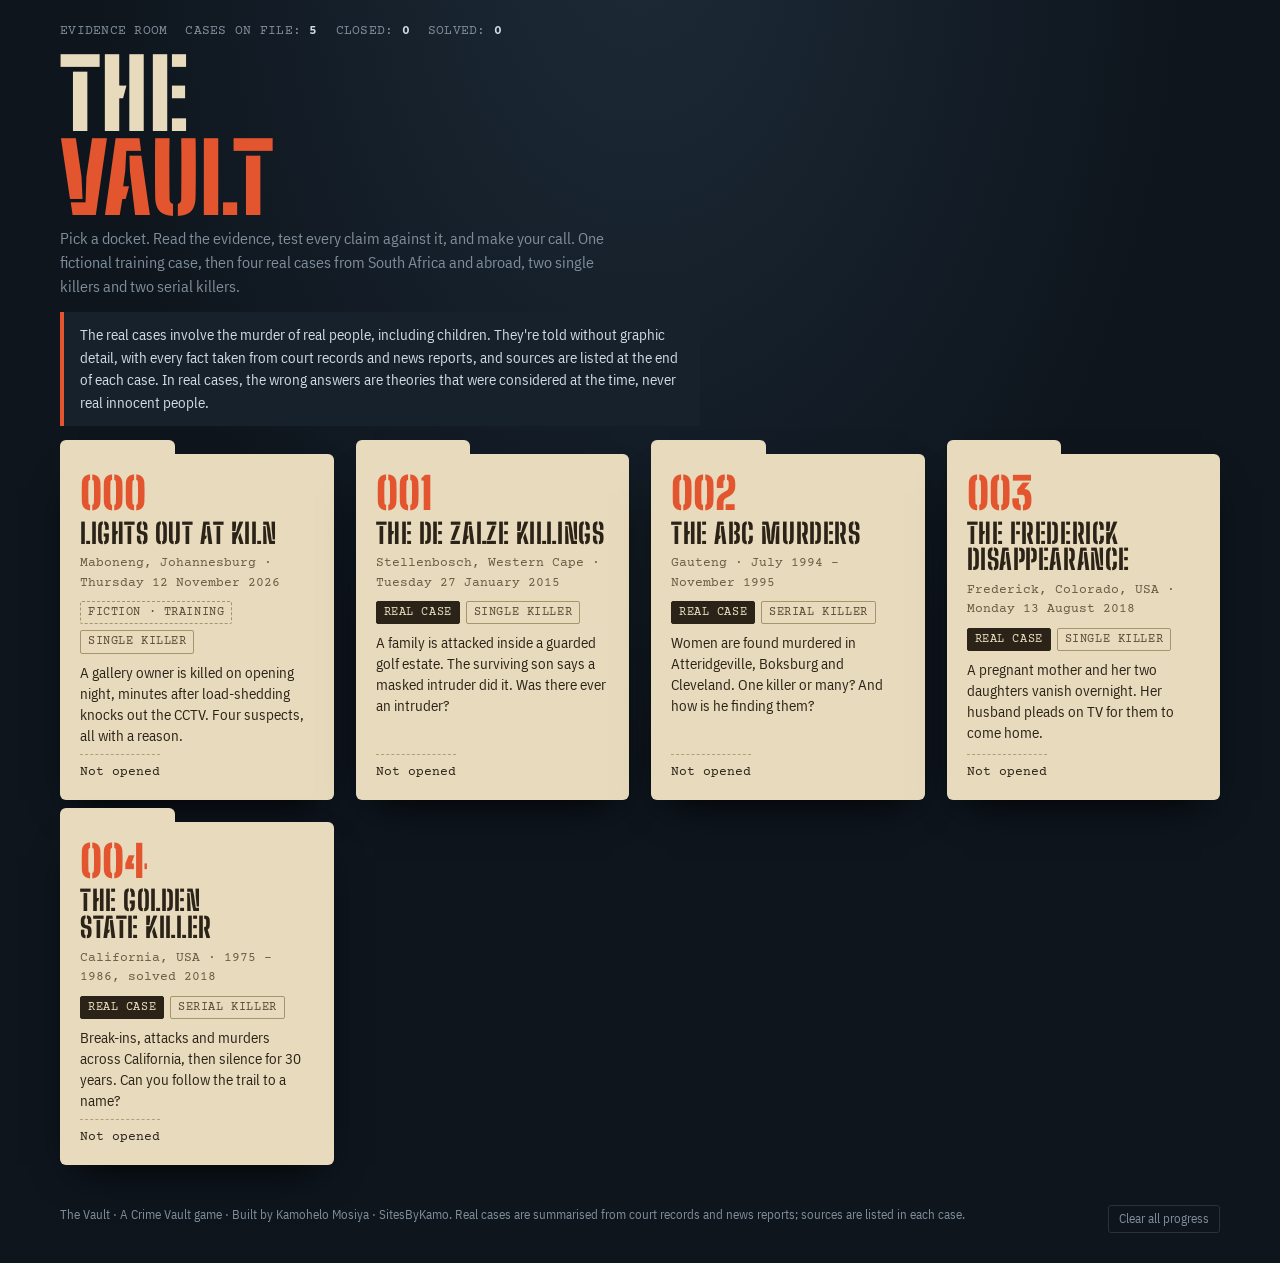
==== index.html @ aa9c366c "The Vault: detective game with one training case and four real cases Co-Authored-By: Claude Opus 5.5" ====
<!DOCTYPE html>
<html lang="en">
<head>
<meta charset="utf-8">
<meta name="viewport" content="width=device-width, initial-scale=1">
<meta name="description" content="The Vault: a detective game from The Crime Vault. Work real South African and international murder cases from the evidence, test the claims, and make your call.">
<meta property="og:title" content="The Vault · The Crime Vault">
<meta property="og:description" content="Can you solve real cases from the evidence? One training case and four real cases, single and serial killers.">
<meta name="theme-color" content="#0e151d">
<title>The Vault</title>
<link rel="preconnect" href="https://fonts.googleapis.com">
<link rel="preconnect" href="https://fonts.gstatic.com" crossorigin>
<link href="https://fonts.googleapis.com/css2?family=Big+Shoulders+Stencil+Display:wght@600;800;900&family=Courier+Prime:wght@400;700&family=IBM+Plex+Sans+Condensed:wght@400;500;600&display=swap" rel="stylesheet">
<style>
/* Layout idea: case dockets on a desk in a dark evidence room. Manila paper on ink-blue, one red-orange evidence-tag accent, red string on cork. Single theme by choice. */
:root{
  --ink:#0e151d;
  --panel:#16212c;
  --line:#26333f;
  --chalk:#d3dbe2;
  --muted:#7f8d9a;
  --paper:#e8dbbd;
  --paper-2:#d9c9a4;
  --paper-ink:#2b2318;
  --tag:#e2552f;
  --tag-dim:#7a3523;
  --ok:#6fb38a;
  --cork:#7a5634;
  --string:#c92a2a;
  --display:"Big Shoulders Stencil Display", "Impact", "Arial Narrow", sans-serif;
  --body:"IBM Plex Sans Condensed", "Arial Narrow", "Helvetica Neue", sans-serif;
  --mono:"Courier Prime", "Courier New", monospace;
  color-scheme:dark;
}
*{box-sizing:border-box}
html,body{margin:0;height:100%}
body{background:var(--ink);color:var(--chalk);font-family:var(--body);font-size:16px;line-height:1.5;
  background-image:radial-gradient(ellipse at 50% -10%, #1d2b38 0%, var(--ink) 60%);background-attachment:fixed}
button{font:inherit;color:inherit;cursor:pointer}
:focus-visible{outline:2px solid var(--tag);outline-offset:2px}
h1,h2,h3{text-wrap:balance;margin:0}

/* Header */
.top{padding:22px 20px 0;max-width:1200px;margin:0 auto}
.docket-line{display:flex;flex-wrap:wrap;gap:6px 18px;font-family:var(--mono);font-size:13px;color:var(--muted);letter-spacing:.02em}
.docket-line b{color:var(--chalk);font-weight:700}
.title{font-family:var(--display);font-weight:900;font-size:clamp(44px,9vw,96px);line-height:.88;letter-spacing:.01em;
  text-transform:uppercase;margin:10px 0 6px;color:var(--paper)}
.title span{color:var(--tag)}
.flicker{animation:flicker 2.6s ease-out .3s 1 both}
@keyframes flicker{
  0%{opacity:1}6%{opacity:.15}9%{opacity:1}14%{opacity:.05}30%{opacity:.05}
  33%{opacity:.8}36%{opacity:.2}44%{opacity:1}100%{opacity:1}}
.sub{color:var(--muted);max-width:62ch;margin:0 0 14px}
.stats{display:flex;flex-wrap:wrap;gap:8px;margin:0 0 16px}
.chip{font-family:var(--mono);font-size:13px;padding:4px 10px;border:1px solid var(--line);border-radius:3px;background:var(--panel);font-variant-numeric:tabular-nums}
.chip b{color:var(--paper)}
.chip.hot{border-color:var(--tag-dim);color:#f3b49f}

/* Tabs as docket dividers */
nav.tabs{display:flex;gap:4px;overflow-x:auto;max-width:1200px;margin:0 auto;padding:0 20px;scrollbar-width:none}
nav.tabs::-webkit-scrollbar{display:none}
.tab{flex:0 0 auto;background:var(--paper-2);color:var(--paper-ink);border:0;border-radius:6px 6px 0 0;
  padding:9px 16px 8px;font-family:var(--display);font-weight:800;font-size:18px;letter-spacing:.06em;text-transform:uppercase;opacity:.55;position:relative}
.tab[aria-selected="true"]{opacity:1;background:var(--paper)}
.tab .dot{position:absolute;top:6px;right:6px;width:7px;height:7px;border-radius:50%;background:var(--tag)}

main{max-width:1200px;margin:0 auto;padding:0 20px 40px}
.sheet{background:var(--paper);color:var(--paper-ink);border-radius:0 6px 6px 6px;padding:24px;min-height:420px;
  box-shadow:0 20px 50px -20px #000;position:relative}
.sheet h2{font-family:var(--display);font-weight:800;font-size:30px;text-transform:uppercase;letter-spacing:.03em;line-height:1}
.sheet .kicker{font-family:var(--mono);font-size:12px;letter-spacing:.08em;text-transform:uppercase;color:#7a6a4f}
.typed{font-family:var(--mono);font-size:15px;line-height:1.6}
.cols{display:grid;grid-template-columns:minmax(0,1.6fr) minmax(0,1fr);gap:28px}
@media (max-width:820px){.cols{grid-template-columns:1fr}}
.rule{border:0;border-top:1px dashed #a8946c;margin:18px 0}
.hint{font-size:14px;color:#6b5c43}

/* Buttons */
.btn{border:2px solid var(--paper-ink);background:transparent;color:var(--paper-ink);padding:7px 14px;border-radius:3px;
  font-family:var(--display);font-weight:800;font-size:16px;letter-spacing:.06em;text-transform:uppercase}
.btn:hover{background:var(--paper-ink);color:var(--paper)}
.btn.red{border-color:var(--tag);background:var(--tag);color:#fff}
.btn.red:hover{background:#c43f1c;border-color:#c43f1c}
.btn:disabled{opacity:.4;cursor:not-allowed;background:transparent;color:var(--paper-ink)}
.btn.small{font-size:14px;padding:4px 10px}

/* Evidence grid */
.ev-grid{display:grid;grid-template-columns:repeat(auto-fill,minmax(200px,1fr));gap:14px;margin-top:16px}
.ev{position:relative;text-align:left;background:#f4ead2;border:1px solid #c7b48a;border-radius:4px;padding:14px 14px 12px;
  color:var(--paper-ink);min-height:128px;display:flex;flex-direction:column;gap:6px;transition:transform .15s}
.ev:hover{transform:translateY(-2px) rotate(-.4deg)}
.ev .no{font-family:var(--display);font-weight:900;font-size:26px;line-height:1;color:var(--tag)}
.ev .t{font-weight:600;font-size:16px;line-height:1.25}
.ev .s{font-size:13.5px;color:#6b5c43;line-height:1.35}
.ev .new{position:absolute;top:10px;right:10px;font-family:var(--mono);font-size:11px;background:var(--tag);color:#fff;padding:1px 6px;border-radius:2px}
.ev.locked{background:transparent;border:1px dashed #b29f78;color:#a8946c;cursor:default}
.ev.locked .no{color:#b9a67e}
.ev.locked:hover{transform:none}
.filter{display:flex;flex-wrap:wrap;gap:6px;margin-top:12px}
.filter button{border:1px solid #b29f78;background:transparent;border-radius:20px;padding:3px 12px;font-size:14px;color:var(--paper-ink)}
.filter button[aria-pressed="true"]{background:var(--paper-ink);color:var(--paper);border-color:var(--paper-ink)}

/* Modal */
.scrim{position:fixed;inset:0;background:#05090dcc;display:flex;align-items:center;justify-content:center;padding:16px;z-index:50}
.modal{background:var(--paper);color:var(--paper-ink);max-width:640px;width:100%;max-height:88%;overflow:auto;border-radius:4px;padding:26px;position:relative;
  box-shadow:0 30px 80px #000}
.modal .tagline{display:flex;gap:10px;align-items:baseline;margin-bottom:6px}
.modal .tagline .no{font-family:var(--display);font-weight:900;font-size:34px;color:var(--tag);line-height:1}
.modal .meta{font-family:var(--mono);font-size:13px;color:#6b5c43;margin:4px 0 14px}
.modal .close{position:absolute;top:10px;right:12px;border:0;background:transparent;font-size:28px;line-height:1;color:var(--paper-ink)}
.modal .body p{margin:0 0 10px}
.modal .actions{display:flex;flex-wrap:wrap;gap:8px;margin-top:16px}
.doc{background:#fbf5e6;border:1px solid #d4c39c;padding:14px 16px;font-family:var(--mono);font-size:14.5px;line-height:1.55;white-space:pre-wrap;margin:8px 0 12px}

/* Interviews */
.suspects{display:grid;grid-template-columns:repeat(auto-fill,minmax(150px,1fr));gap:10px;margin:14px 0 20px}
.sus{display:flex;gap:10px;align-items:center;text-align:left;background:transparent;border:2px solid #c7b48a;border-radius:4px;padding:10px;color:var(--paper-ink)}
.sus[aria-pressed="true"]{border-color:var(--paper-ink);background:#f4ead2}
.mono-badge{flex:0 0 auto;width:44px;height:44px;border-radius:3px;background:var(--paper-ink);color:var(--paper);display:grid;place-items:center;
  font-family:var(--display);font-weight:900;font-size:22px}
.sus .n{font-weight:600;line-height:1.15}
.sus .r{font-size:12.5px;color:#6b5c43}
.sus .lies{font-family:var(--mono);font-size:11px;color:var(--tag)}
.profile{display:grid;grid-template-columns:auto 1fr;gap:16px;align-items:start;margin-bottom:14px}
.profile .mono-badge{width:72px;height:72px;font-size:38px}
.stmt{border-left:4px solid #b29f78;padding:10px 14px;margin:12px 0;background:#f4ead2;position:relative}
.stmt .q{font-family:var(--mono);font-size:13px;color:#6b5c43;margin-bottom:4px}
.stmt .a{font-family:var(--mono);font-size:15px}
.stmt .row{display:flex;justify-content:flex-end;margin-top:8px}
.stmt.lie{border-left-color:var(--tag)}
.stmt .reply{margin-top:10px;padding-top:10px;border-top:1px dashed #b29f78;font-family:var(--mono);font-size:15px}
.stamp{display:inline-block;font-family:var(--display);font-weight:900;font-size:20px;letter-spacing:.08em;color:var(--tag);border:3px solid var(--tag);
  padding:0 8px;transform:rotate(-4deg);margin-bottom:6px;text-transform:uppercase}
.stamp.anim{animation:stamp .35s cubic-bezier(.2,1.6,.4,1) both}
@keyframes stamp{from{transform:scale(2.4) rotate(-12deg);opacity:0}to{transform:scale(1) rotate(-4deg);opacity:1}}
.picker{display:grid;gap:6px;margin-top:10px}
.picker button{text-align:left;border:1px solid #c7b48a;background:#fbf5e6;padding:8px 10px;border-radius:3px;color:var(--paper-ink)}
.picker button:hover{border-color:var(--paper-ink)}
.picker .no{font-family:var(--display);font-weight:900;color:var(--tag);margin-right:8px}

/* Board */
.board-wrap{overflow:auto;border-radius:4px;border:6px solid #4b3520;height:min(72vh,720px);background:var(--cork);
  background-image:radial-gradient(#00000022 1px, transparent 1.4px),radial-gradient(#ffffff14 1px, transparent 1.4px);
  background-size:7px 7px,11px 11px;background-position:0 0,3px 5px}
.board{position:relative;width:1500px;height:950px;touch-action:none}
.board svg{position:absolute;inset:0;width:100%;height:100%;pointer-events:none}
.board svg line{stroke:var(--string);stroke-width:3;stroke-linecap:round;pointer-events:stroke;cursor:pointer;filter:drop-shadow(0 2px 1px #0006)}
.board svg line:hover{stroke:#ff5a5a}
.pc{position:absolute;width:176px;background:#f4ead2;color:var(--paper-ink);padding:18px 12px 12px;border-radius:2px;
  box-shadow:0 8px 14px -6px #000a;cursor:grab;user-select:none;-webkit-user-select:none;font-size:13.5px;line-height:1.3}
.pc.photo{background:#fff}
.pc.victim{background:#fbf5e6;border-top:6px solid var(--tag)}
.pc.sel{outline:3px solid var(--tag)}
.pc:active{cursor:grabbing}
.pc .pin{position:absolute;top:-7px;left:50%;width:16px;height:16px;margin-left:-8px;border-radius:50%;
  background:radial-gradient(circle at 35% 35%,#ff8a6a,var(--tag) 55%,#7a2410);box-shadow:0 3px 3px #0007}
.pc .no{font-family:var(--display);font-weight:900;font-size:20px;color:var(--tag);line-height:1}
.pc .t{font-weight:600}
.pc .x{position:absolute;top:2px;right:4px;border:0;background:transparent;font-size:16px;color:#8a7a5c;padding:2px 4px}
.board-bar{display:flex;flex-wrap:wrap;gap:8px;align-items:center;margin:12px 0}
.board-bar .hint{flex:1 1 260px}

/* Timeline */
.tl{position:relative;margin-top:16px}
.tl-row{display:grid;grid-template-columns:76px 18px 1fr;gap:10px;align-items:start;padding:7px 0;position:relative}
.tl-row .tm{font-family:var(--mono);font-weight:700;font-variant-numeric:tabular-nums;text-align:right}
.tl-row .dot{width:12px;height:12px;border-radius:50%;background:var(--paper-ink);margin-top:5px;position:relative;z-index:1}
.tl-row .src{font-family:var(--mono);font-size:12px;color:#7a6a4f}
.tl::before{content:"";position:absolute;left:91px;top:6px;bottom:6px;width:2px;background:#b29f78}
.tl-row.dark{background:repeating-linear-gradient(-45deg,#2b23180f 0 8px,transparent 8px 16px)}
.tl-row.tod .dot{background:var(--tag)}
.tl-row.tod{background:#e2552f1a}
.legend{display:flex;flex-wrap:wrap;gap:14px;font-size:13.5px;color:#6b5c43;margin-top:8px}
.legend i{display:inline-block;width:14px;height:14px;vertical-align:-2px;margin-right:5px;border-radius:2px}

/* Accuse */
fieldset{border:0;padding:0;margin:0 0 20px}
legend{font-family:var(--display);font-weight:800;font-size:22px;text-transform:uppercase;letter-spacing:.04em;margin-bottom:8px}
.opts{display:grid;grid-template-columns:repeat(auto-fill,minmax(220px,1fr));gap:8px}
.opt{display:flex;gap:10px;align-items:flex-start;border:2px solid #c7b48a;border-radius:4px;padding:10px 12px;background:#f4ead2;cursor:pointer}
.opt:has(input:checked){border-color:var(--tag);background:#fbefe0}
.opt input{margin-top:4px;accent-color:var(--tag)}
.verdict{text-align:center;padding:10px 0 0}
.verdict .big{font-family:var(--display);font-weight:900;font-size:clamp(46px,10vw,88px);line-height:.9;text-transform:uppercase}
.verdict .score{font-family:var(--mono);font-size:18px;margin-top:6px;font-variant-numeric:tabular-nums}
.breakdown{max-width:520px;margin:18px auto;font-family:var(--mono);font-size:14.5px}
.breakdown div{display:flex;justify-content:space-between;border-bottom:1px dashed #b29f78;padding:5px 0}
.story{max-width:65ch;margin:0 auto}
.story p{margin:0 0 12px}

textarea{width:100%;min-height:160px;font-family:var(--mono);font-size:14.5px;background:#fbf5e6;color:var(--paper-ink);border:1px solid #c7b48a;border-radius:3px;padding:10px;resize:vertical}

/* Toast */
.toasts{position:fixed;bottom:16px;left:50%;transform:translateX(-50%);display:grid;gap:8px;z-index:60;width:min(420px,calc(100% - 32px))}
.toast{background:var(--panel);color:var(--chalk);border-left:4px solid var(--tag);padding:10px 14px;border-radius:3px;font-size:14.5px;
  box-shadow:0 10px 30px #000a;animation:tin .25s ease-out both}
.toast b{color:var(--paper)}
@keyframes tin{from{transform:translateY(10px);opacity:0}to{transform:none;opacity:1}}

footer{max-width:1200px;margin:0 auto;padding:0 20px 30px;font-size:13px;color:var(--muted);display:flex;flex-wrap:wrap;justify-content:space-between;gap:8px}
footer button{background:transparent;border:1px solid var(--line);border-radius:3px;padding:3px 10px;color:var(--muted);font-size:13px}

@media (max-width:520px){
  .sheet{padding:18px 14px}
  .tl-row{grid-template-columns:56px 14px 1fr}
  .tl::before{left:68px}
}
@media (prefers-reduced-motion:reduce){
  *{animation:none !important;transition:none !important}
}

/* Case select */
.back{background:transparent;border:1px solid var(--line);color:var(--chalk);border-radius:3px;padding:4px 12px;font-family:var(--mono);font-size:13px;margin-bottom:6px}
.back:hover{border-color:var(--tag);color:#fff}
.notice{max-width:1200px;margin:0 auto 18px;padding:0 20px}
.notice p{margin:0;padding:12px 16px;border-left:4px solid var(--tag);background:var(--panel);color:var(--chalk);font-size:15px;max-width:80ch}
.cases{display:grid;grid-template-columns:repeat(auto-fill,minmax(270px,1fr));gap:22px;max-width:1200px;margin:0 auto;padding:10px 20px 40px}
.folder{position:relative;text-align:left;background:var(--paper);color:var(--paper-ink);border:0;border-radius:0 6px 6px 6px;padding:22px 20px 18px;
  display:flex;flex-direction:column;gap:8px;min-height:250px;box-shadow:0 18px 40px -18px #000;transition:transform .15s}
.folder::before{content:"";position:absolute;top:-14px;left:0;width:42%;height:16px;background:var(--paper);border-radius:6px 6px 0 0}
.folder:hover{transform:translateY(-3px)}
.folder .fno{font-family:var(--display);font-weight:900;font-size:44px;line-height:.8;color:var(--tag)}
.folder h2{font-family:var(--display);font-weight:800;font-size:28px;text-transform:uppercase;line-height:.95;letter-spacing:.02em}
.folder .where{font-family:var(--mono);font-size:13px;color:#6b5c43}
.folder .bl{font-size:15px;line-height:1.4}
.tags{display:flex;flex-wrap:wrap;gap:6px}
.tg{font-family:var(--mono);font-size:11.5px;text-transform:uppercase;letter-spacing:.05em;padding:2px 7px;border-radius:2px;border:1px solid #a8946c;color:#5b4d36}
.tg.real{background:var(--paper-ink);color:var(--paper);border-color:var(--paper-ink)}
.tg.fic{border-style:dashed}
.status{margin-top:auto;font-family:var(--mono);font-size:13px;border-top:1px dashed #b29f78;padding-top:8px;font-variant-numeric:tabular-nums}
.status.win{color:#2f6b45;font-weight:700}
.status.lose{color:var(--tag);font-weight:700}
.solved-stamp{position:absolute;top:18px;right:16px;font-family:var(--display);font-weight:900;font-size:17px;letter-spacing:.08em;
  border:3px solid currentColor;padding:0 7px;transform:rotate(6deg);text-transform:uppercase}
.solved-stamp.win{color:#2f6b45}.solved-stamp.lose{color:var(--tag)}
.record{display:flex;flex-wrap:wrap;gap:8px;max-width:1200px;margin:0 auto 6px;padding:0 20px}
.realbar{display:flex;flex-wrap:wrap;gap:8px;align-items:center;background:#2b2318;color:var(--paper);padding:10px 14px;border-radius:3px;margin:0 0 16px;font-size:14.5px}
.realbar b{font-family:var(--display);letter-spacing:.08em;text-transform:uppercase;color:#f3b49f}
.memorial{max-width:65ch;margin:18px auto 0;text-align:center;font-family:var(--mono);font-size:14.5px;border-top:1px solid #b29f78;border-bottom:1px solid #b29f78;padding:12px 0}
.sources{max-width:65ch;margin:18px auto 0;font-size:14.5px}
.sources ol{padding-left:22px;margin:6px 0 0}
.sources a{color:var(--paper-ink)}
</style>
</head>
<body>
<header class="top" id="head"></header>
<nav class="tabs" role="tablist" id="tabs"></nav>
<div id="select"></div>
<main id="mainwrap"><section class="sheet" id="view"></section></main>
<footer>
  <span>The Vault · A Crime Vault game · Built by Kamohelo Mosiya · SitesByKamo. Real cases are summarised from court records and news reports; sources are listed in each case.</span>
  <button type="button" data-act="ask-reset">Clear all progress</button>
</footer>
<div id="modal-root"></div>
<div class="toasts" id="toasts" aria-live="polite"></div>
<script>
/* ================= CASE DATA ================= */
/* Real cases: facts are paraphrased from court records and news reporting listed in each case's sources.
   Wrong answers in real cases are theories that were considered at the time, never real innocent people. */

const CASES = [
/* ---------------------------------------------------------------- KILN (fiction) */
{
  id:"kiln", no:"000", title:"Lights Out at Kiln", real:false, kind:"Single killer", place:"Maboneng, Johannesburg", when:"Thursday 12 November 2026",
  docket:"CAS 418/11/2026 · SAPS Johannesburg Central",
  blurb:"A gallery owner is killed on opening night, minutes after load-shedding knocks out the CCTV. Four suspects, all with a reason.",
  note:"Fiction. Every person and place in this case is invented.",
  brief:`<p>Thursday night was the opening of <i>Gilded Township</i>, Nomsa Dlamini's first solo show. About 120 guests, wine, speeches. The event ended at 22:00, the same minute Stage 2 load-shedding hit Block 7.</p>
<p>At 23:52 the security guard found the owner, <b>Lerato Khumalo</b>, dead in her upstairs office. Someone hit her from behind with the gallery's own award.</p>
<p>The CCTV was off. You'll have to do this the old way.</p>`,
  victim:{no:"VICTIM",t:"Lerato Khumalo, 46",s:"Owner, Kiln Gallery. Died 22:15–22:50."},
  start:["E1","E2","E3","E4","E5","E6"],
  evidence:{
    E1:{no:"01",cat:"Scene",title:"Scene report",short:"Lerato Khumalo found dead in her upstairs office at 23:52.",meta:"Sgt. M. Zulu · Kiln Gallery, 14 Fox St, Maboneng",
      body:`<p>The deceased, <b>Lerato Khumalo (46)</b>, owner of Kiln Gallery, was found on the floor of her upstairs office by security guard <b>Joseph Sithole</b> at 23:52. Head wound to the back of the skull. No sign of forced entry at the front.</p>
<p>Her laptop was open on the desk. Downstairs, the <b>back-office safe was standing open</b>, opened with the code, not forced.</p>
<div class="doc">GUARD'S STATEMENT (J. Sithole)
Around 23:00 I heard a car leave the parkade next door.
On my 23:50 round the fire-escape door at the back was
propped open with a brick. That door is always locked.</div>`,
      reveals:["E7","E8"],events:[{t:"23:00",x:"Guard hears a car leave the parkade (approx.)"},{t:"23:52",x:"Body found; fire-escape door propped open"}]},
    E2:{no:"02",cat:"Forensic",title:"Post-mortem summary",short:"Blunt force trauma. Death between 22:15 and 22:50.",meta:"Dr N. Pillay · Forensic Pathology Service",
      body:`<p>Cause of death: <b>blunt force trauma</b> to the back of the head, a single heavy blow from behind.</p><p>Estimated time of death: <b>22:15 to 22:50</b>.</p><p>Trace: small flakes of <b>gold leaf</b> on the left shoulder of her blouse.</p>`,
      events:[{t:"22:15",x:"Earliest estimated time of death"},{t:"22:50",x:"Latest estimated time of death"}]},
    E3:{no:"03",cat:"Forensic",title:"The weapon",short:"Bronze statuette, wiped clean, hidden behind a cabinet.",meta:"Item tag 418-03",
      body:`<p>A bronze statuette engraved <b>"Joburg Gallery of the Year 2019 · Kiln"</b>, found pushed behind the filing cabinet in her office. Blood on the base matches the victim. It was <b>wiped clean</b>. Whoever used it knew to clean it and where to hide it.</p>`},
    E4:{no:"04",cat:"Records",title:"Load-shedding schedule",short:"Stage 2 from 22:00. The CCTV recorder had no backup power.",meta:"City Power · Block 7 (Maboneng)",
      body:`<div class="doc">STAGE 2   BLOCK 7   22:00 - 00:30</div><p>The inverter kept the lights running, but the <b>CCTV recorder was never wired to it</b>, so every camera went dark at 22:00. All staff and both owners knew.</p>`,
      events:[{t:"22:00",x:"Load-shedding starts. All CCTV goes dark"},{t:"00:30",x:"Power restored"}]},
    E5:{no:"05",cat:"Records",title:"Opening night door list",short:"The door host's notes on who left and when.",meta:"Kept by the door host · Event 18:00 to 22:00",
      body:`<div class="doc">Ruth van Wyk ............ left 21:30 (Uber)
Daniel Pretorius ........ said goodbye at door 21:45
                          - didn't see him actually walk
                            to the parkade, it was busy
Nomsa Dlamini ........... left 22:00 with friends
Kagiso Molefe (staff) ... stayed to pack up
Lerato Khumalo .......... went upstairs ~21:50</div><p class="hint">The parkade next door logs every car on a battery-backed plate camera. Records requested.</p>`,
      reveals:["E10"],events:[{t:"21:30",x:"Ruth van Wyk leaves"},{t:"21:45",x:"Daniel says goodbye at the door"},{t:"21:50",x:"Lerato goes upstairs"},{t:"22:00",x:"Nomsa leaves with friends; event ends"}]},
    E6:{no:"06",cat:"Records",title:"Victim's call log",short:"Her last call was to Daniel at 22:02.",meta:"Cellphone records · Lerato Khumalo",
      body:`<div class="doc">17:40  MISSED   Ruth vW        --
22:02  OUTGOING Daniel P       1m48s
       (no further activity)</div><p>Ruth's correspondence with the gallery has been requested.</p>`,
      reveals:["E13"],events:[{t:"17:40",x:"Missed call from Ruth"},{t:"22:02",x:"Lerato calls Daniel (1 min 48 s)"}]},
    E7:{no:"07",cat:"Digital",title:"Unsent email on laptop",short:"A draft to her attorney, saved at 21:58.",meta:"Draft · To: her attorney · Saved 21:58 · Not sent",
      body:`<div class="doc">Ruth was right. The Mabaso certificates are fake and I know
who signed them. Eleven pieces since 2023.

I'm going to SAPS Commercial Crimes on Monday. I'm telling
D. tonight. After twelve years he deserves to hear it from
me first.

L.</div>`,reveals:["E13"],events:[{t:"21:58",x:"Lerato saves a draft about fake certificates"}]},
    E8:{no:"08",cat:"Scene",title:"Safe inventory",short:"R18,400 cash missing. Three people had the code.",meta:"Gallery bookkeeper",
      body:`<p>Missing: the opening-night cash float, <b>R18,400</b>. Nothing else. Only <b>Lerato, Daniel and Kagiso</b> had the code. Staff lockers are being searched.</p>`,reveals:["E9"]},
    E9:{no:"09",cat:"Scene",title:"Staff locker search",short:"The missing cash, in Kagiso Molefe's locker.",meta:"Item tag 418-09",
      body:`<p>A gallery envelope with <b>R18,400</b> in notes, found in the locker of assistant <b>Kagiso Molefe</b>. No blood on the envelope or notes.</p>`},
    E10:{no:"10",cat:"Records",title:"Parkade exit log",short:"Daniel's Audi left the parkade at 23:04.",meta:"Fox Street Parkade · plate camera",
      body:`<div class="doc">ENTRY  17:12  Audi Q5  PRETORIUS D (monthly)
EXIT   23:04  Audi Q5  PRETORIUS D (monthly)</div><p>The gallery's fire-escape stairs come down into the parkade.</p>`,
      events:[{t:"23:04",x:"Daniel's Audi exits the parkade"}]},
    E11:{no:"11",cat:"Records",title:"Bar card receipts",short:"Nomsa paid for drinks at 22:11, 22:47 and 23:26.",meta:"The Fox Rooftop, across the street",
      body:`<div class="doc">22:11  N DLAMINI  R146.00
22:47  N DLAMINI  R212.00
23:26  N DLAMINI  R98.00</div><p>The barman confirms she never left before closing.</p>`,
      events:[{t:"22:11",x:"Nomsa pays at the Fox Rooftop"},{t:"22:47",x:"Nomsa pays at the Fox Rooftop"},{t:"23:26",x:"Nomsa pays at the Fox Rooftop"}]},
    E12:{no:"12",cat:"Records",title:"Uber trip receipt",short:"Ruth was dropped off in Saxonwold at 21:58.",meta:"Supplied by Ruth van Wyk",
      body:`<div class="doc">Pickup   21:34  Fox St, Maboneng
Drop-off 21:58  Saxonwold</div><p>Her household confirms she was home all night.</p>`,
      events:[{t:"21:34",x:"Ruth's Uber picks her up"},{t:"21:58",x:"Ruth dropped home in Saxonwold"}]},
    E13:{no:"13",cat:"Digital",title:"Ruth's complaint letter",short:"Ruth says the painting she bought is a forgery.",meta:"Email to Kiln Gallery · 2 November",
      body:`<div class="doc">An independent appraiser says the Elias Mabaso landscape I
bought from Kiln last year for R640,000 is a forgery. The
"Mabaso Estate" certificate is not genuine. I expect a full
refund within 30 days, or I go to my lawyers.

Ruth van Wyk</div>`},
    E14:{no:"14",cat:"Scene",title:"Desk drawer search",short:"A 'Mabaso Estate' stamp in Daniel's desk.",meta:"Search warrant executed Friday 10:15",
      body:`<p>In a locked drawer of <b>Daniel Pretorius's</b> desk: a rubber stamp reading <b>"MABASO ESTATE · AUTHENTICATED"</b> and 14 blank certificates, three already signed with a copied signature.</p>`},
    E15:{no:"15",cat:"Digital",title:"Photos from the opening",short:"Nomsa hugging Lerato at 19:32.",meta:"Kagiso Molefe's phone",
      body:`<p>At <b>19:32</b>, after the speech, Nomsa hugs Lerato while wearing the gold-leaf jacket from her own exhibition. Other shots show Daniel by the bar, checking his phone.</p>`,
      events:[{t:"19:32",x:"Nomsa hugs Lerato after the speech (photo)"}]},
    E16:{no:"16",cat:"Witness",title:"What Kagiso heard",short:"A man shouting upstairs at about 22:12.",meta:"Revised statement · Kagiso Molefe",
      body:`<div class="doc">When the power went I knew the cameras were off. I opened
the safe. Around ten past ten I heard the fire door upstairs,
then a man shouting in her office: "You'll finish us both."
I went out the back at about twenty past. She was alive.</div>`,
      events:[{t:"22:10",x:"Kagiso opens the safe"},{t:"22:12",x:"A man is heard shouting in Lerato's office"},{t:"22:20",x:"Kagiso leaves by the back door"}]},
  },
  bands:[{from:"22:15",to:"22:50",cls:"tod",label:"Time-of-death window",needs:"E2"},{from:"22:00",to:"24:30",cls:"dark",label:"Cameras dark",needs:"E4"}],
  groups:{
    daniel:{name:"Daniel Pretorius",init:"DP",role:"Co-owner, 52",bio:"Lerato's business partner for twelve years. Handles sales and paperwork.",
      claims:[
        {id:"d1",q:"When did you leave?",a:"About quarter to ten, before the load-shedding. I was home in Parkhurst by half past ten.",lie:["E10"],unlocks:["E14"],reply:"...All right. I sat in my car in the parkade to cool off. I never went back inside."},
        {id:"d2",q:"When did you last speak to Lerato?",a:"At her speech. We didn't speak after that.",lie:["E6"],unlocks:["E14"],reply:"She phoned and said come up. I told her it could wait until Monday."},
        {id:"d3",q:"Was the gallery in trouble?",a:"None. Best year we've had. No complaints.",lie:["E13"],unlocks:["E14"],reply:"Ruth van Wyk is a difficult client. It's being handled."},
        {id:"d4",q:"Explain the stamp in your drawer.",a:"Lerato must have put it there. The certificates were her side of things.",lie:["E7"],needs:"E14",reply:"(He reads 'I'm telling D. tonight' twice.) I'd like to call my lawyer."}]},
    nomsa:{name:"Nomsa Dlamini",init:"ND",role:"Featured artist, 31",bio:"The artist behind the exhibition. Argued with Lerato in front of guests at 21:00 about her contract.",onOpen:["E11"],
      claims:[
        {id:"n1",q:"What was the argument about?",a:"She takes sixty percent and wouldn't release me from my contract. Yes, I shouted."},
        {id:"n2",q:"Where were you after ten?",a:"Straight across to the Fox Rooftop with friends until it closed. Check my card."},
        {id:"n3",q:"How did you feel about her?",a:"She believed in me before anyone else did. I hugged her after the speech. I meant it."}]},
    kagiso:{name:"Kagiso Molefe",init:"KM",role:"Gallery assistant, 24",bio:"Two years at Kiln. Photographed the opening. Had the safe code.",onOpen:["E15"],
      claims:[
        {id:"k1",q:"What did you do after the event?",a:"Packed the plinths downstairs and left. Take my photos from tonight if they help."},
        {id:"k2",q:"Did you go near the safe?",a:"No. Only the bosses use the safe.",lie:["E9"],unlocks:["E16"],reply:"(He covers his face.) I took it. But I didn't hurt her. Someone was up there with her."}]},
    ruth:{name:"Ruth van Wyk",init:"RV",role:"Art collector, 67",bio:"Kiln's biggest client. Bought the headline piece on opening night.",onOpen:["E12"],
      claims:[
        {id:"r1",q:"When did you leave?",a:"Before half past nine. My Uber will tell you exactly."},
        {id:"r2",q:"Any problems with the gallery?",a:"None at all. Lerato was a friend.",lie:["E13"],reply:"Very well. The Mabaso I bought is a fake. Lerato swore she knew nothing, and I believed her."},
        {id:"r3",q:"Who handled the certificates?",a:"Ask Daniel. The paperwork was always Daniel.",needsClaim:"r2"}]}
  },
  q1:{label:"Who killed Lerato Khumalo?",options:[{id:"daniel",label:"Daniel Pretorius",sub:"Co-owner"},{id:"nomsa",label:"Nomsa Dlamini",sub:"Featured artist"},{id:"kagiso",label:"Kagiso Molefe",sub:"Gallery assistant"},{id:"ruth",label:"Ruth van Wyk",sub:"Art collector"}],answer:"daniel"},
  q2:{label:"Why?",options:[{id:"cash",label:"To steal the cash in the safe"},{id:"contract",label:"Anger over an unfair contract"},{id:"forgery",label:"To stop her exposing the forgery scheme"},{id:"revenge",label:"Revenge for being sold a forgery"}],answer:"forgery"},
  strong:["E10","E7","E14","E6","E16"],
  verdict:`<p><b>What really happened.</b> Daniel had been selling forgeries with "Mabaso Estate" certificates he stamped himself. When Ruth complained, Lerato checked every sale and worked out who signed them.</p>
<p>At 21:45 Daniel said goodbye at the door but stayed in his car. At 22:02, with the cameras dark, Lerato called him up. He came back through the fire escape and propped the door with a brick. Kagiso, downstairs emptying the safe, heard him shout. When she turned away, Daniel struck her, wiped the statuette and hid it. He left the parkade at 23:04.</p>
<p>The gold leaf came from Nomsa's hug at 19:32. Kagiso was a thief, not a killer. Ruth was home in Saxonwold.</p>`,
  sources:[]
},

/* ---------------------------------------------------------------- VAN BREDA (real, SA, single) */
{
  id:"dezalze", no:"001", title:"The De Zalze Killings", real:true, kind:"Single killer", place:"Stellenbosch, Western Cape", when:"Tuesday 27 January 2015",
  docket:"Western Cape High Court · State v Van Breda",
  blurb:"A family is attacked inside a guarded golf estate. The surviving son says a masked intruder did it. Was there ever an intruder?",
  note:"Real case. Three people were killed and a teenager was badly injured. No graphic detail.",
  brief:`<p>Early on Tuesday 27 January 2015, the Van Breda family was attacked in their home on <b>De Zalze</b>, a guarded golf estate outside Stellenbosch. <b>Martin</b> and <b>Teresa van Breda</b> and their eldest son <b>Rudi</b> were killed. Their daughter <b>Marli</b>, 16, was critically injured.</p>
<p>The fifth family member, <b>Henri</b>, had only light wounds. He told police a man in a balaclava had attacked them and run off.</p>
<p>Your job is to test his account against the evidence the court heard and decide what happened inside that house.</p>`,
  victim:{no:"IN MEMORY",t:"Martin, Teresa & Rudi van Breda",s:"Killed 27 Jan 2015. Marli survived."},
  start:["V1","V2","V3","V4","V8"],
  evidence:{
    V1:{no:"01",cat:"Records",title:"The emergency call",short:"Henri phoned for an ambulance at 07:12.",meta:"Testimony of the call-centre operator",
      body:`<p>At <b>07:12</b>, Henri van Breda phoned an emergency call centre asking for an ambulance.</p><p>The operator told the court she first thought the call was a prank. He was hesitant and calm, and she heard what sounded like a giggle. The call ran for <b>20 to 30 minutes</b>, longer than any she had taken for a similar crime.</p>`,
      reveals:["V6"],events:[{s:432,t:"Tue 07:12",x:"Henri calls an emergency centre; operator first thinks it's a prank"}]},
    V2:{no:"02",cat:"Scene",title:"The family",short:"Four of five attacked in the bedrooms. One left standing.",meta:"Court findings",
      body:`<p>The house was on Goske Street, in the middle of the estate. Five family members were home: parents <b>Martin</b> and <b>Teresa</b>, sons <b>Rudi</b> and <b>Henri</b>, and daughter <b>Marli</b>, 16.</p>
<p>Four of the five were attacked in a similar way, close together in the sleeping areas of the house, and left for dead. <b>Henri was the only one left standing.</b></p>`,
      reveals:["V5","V10"]},
    V3:{no:"03",cat:"Scene",title:"Estate security",short:"Electric fence, alarms, cameras, patrols. No breach found.",meta:"De Zalze estate security evidence",
      body:`<p>De Zalze's perimeter had an <b>electrified fence</b>, an alarm system, <b>CCTV cameras</b>, and guards and dogs patrolling overnight.</p>
<p>Every vehicle that came through the gate that night was accounted for. The fence was monitored and <b>no breach was detected</b>. Nobody on the estate reported strangers or anything unusual.</p>`},
    V4:{no:"04",cat:"Forensic",title:"The weapons",short:"A small axe and a kitchen knife, both from the house.",meta:"Court findings",
      body:`<p>The attacks were carried out with a <b>small axe</b> and a <b>kitchen knife</b>.</p><p>The court accepted the State's evidence that <b>both came from inside the Van Breda household</b>. Nothing was brought in from outside.</p>`},
    V5:{no:"05",cat:"Forensic",title:"Henri's injuries",short:"Superficial, and unlike the others' wounds.",meta:"State expert witnesses",
      body:`<p>Henri's wounds were <b>markedly different in nature and extent</b> from those of his family, even though he said the same attacker caused them.</p>
<p>Two expert witnesses for the State found that some, if not all, of his injuries were <b>self-inflicted</b>. Their evidence was not contradicted.</p>`,
      reveals:["V9"]},
    V6:{no:"06",cat:"Forensic",title:"Time of the attacks",short:"Probably 04:00 to 04:24, about three hours before the call.",meta:"Judgment, Judge Siraj Desai",
      body:`<p>The court found the attacks were <b>probably committed between 04:00 and 04:24</b>.</p><p>Help was only called at 07:12, roughly <b>three hours later</b>. The judge found Henri had ample time to tamper with the scene.</p>`,
      reveals:["V7"],events:[{s:240,t:"Tue 04:00",x:"Earliest time of the attacks (court finding)"},{s:264,t:"Tue 04:24",x:"Latest time of the attacks (court finding)"}]},
    V7:{no:"07",cat:"Digital",title:"Phone search history",short:"He looked up emergency numbers hours before calling.",meta:"Evidence led at trial",
      body:`<p>The court heard that Henri had <b>searched online for emergency call numbers hours before</b> he actually placed the call at 07:12.</p>`},
    V8:{no:"08",cat:"Witness",title:"The neighbour",short:"Raised voices from the house late on Monday night.",meta:"Testimony of the neighbour at No. 10",
      body:`<p>The neighbour renting the house next door testified she heard <b>raised voices</b> coming from the Van Breda home between about <b>22:00 and shortly after midnight</b> on the Monday night.</p>
<p>The defence said the men had been watching a film on a new home theatre system. She insisted what she heard was not a film. She didn't call security because she didn't think anyone would be hurt.</p>`,
      events:[{s:-120,t:"Mon 22:00",x:"Neighbour hears raised voices begin"},{s:15,t:"Tue 00:15",x:"Voices stop, shortly after midnight"}]},
    V9:{no:"09",cat:"Forensic",title:"The blackout claim",short:"Experts: his injuries don't fit losing consciousness.",meta:"Expert evidence, judgment",
      body:`<p>Henri said he fell down the stairs and lost consciousness, which explained why help wasn't called sooner.</p><p>Expert evidence found he <b>did not have injuries consistent with losing consciousness</b> from a knock to the head. The judge found the explanation unconvincing.</p>`},
    V10:{no:"10",cat:"Witness",title:"Marli's memory",short:"The only other survivor cannot remember the night.",meta:"Medical reports",
      body:`<p>Marli survived severe head injuries. She was left with <b>retrograde amnesia</b> and cannot remember the night of the attack.</p><p>She could not tell investigators, or the court, what happened.</p>`},
  },
  bands:[{from:240,to:264,cls:"tod",label:"Time of the attacks",needs:"V6"}],
  groups:{
    henri:{name:"Henri van Breda",init:"HV",role:"Surviving son · his account",bio:"His version of events, given to police and in court. Test each part against the evidence.",
      claims:[
        {id:"h1",q:"What happened?",a:"A man in a balaclava, dark clothes and gloves attacked my family. He was laughing. Then he ran off.",lie:["V3"],reply:"The court found no credible evidence that any intruder entered the estate that night."},
        {id:"h2",q:"What was the attacker carrying?",a:"He was armed with an axe and a knife.",lie:["V4"],reply:"Both weapons came from the family's own home. An intruder would have had to arrive unarmed."},
        {id:"h3",q:"How were you hurt?",a:"I was injured fighting the attacker off.",lie:["V5"],reply:"Uncontradicted expert evidence found his wounds were self-inflicted."},
        {id:"h4",q:"Why wait until 07:12 to call?",a:"I fell down the stairs and blacked out.",lie:["V9","V7"],reply:"The medical evidence didn't support a blackout, and he had searched for emergency numbers hours earlier."}]},
    neighbour:{name:"The neighbour",init:"N10",role:"Lived at No. 10",bio:"Testified for the State about what she heard the night before.",
      claims:[{id:"nb1",q:"What did you hear?",a:"Raised voices from that house, from about ten until just after midnight."}]},
    defence:{name:"The defence",init:"DEF",role:"Henri's legal team",bio:"Arguments made on Henri's behalf at trial.",
      claims:[{id:"df1",q:"What were the voices?",a:"The men were watching a film on a new home theatre system."},
        {id:"df2",q:"Can the State prove there was no intruder?",a:"The State hasn't proved beyond reasonable doubt that no unknown attacker was in the house."}]}
  },
  q1:{label:"Who attacked the Van Breda family?",options:[{id:"one",label:"An intruder who got into the estate",sub:"Henri's version"},{id:"two",label:"Two intruders working together",sub:"Henri said there may have been two"},{id:"henri",label:"Henri van Breda",sub:"The surviving son"}],answer:"henri"},
  q2:{label:"What kind of case convicted him?",options:[{id:"conf",label:"A confession"},{id:"eye",label:"An eyewitness"},{id:"dna",label:"DNA on the weapon"},{id:"circ",label:"Circumstantial evidence that only pointed one way"}],answer:"circ"},
  strong:["V3","V4","V5","V6","V7","V9","V2"],
  verdict:`<p>On <b>21 May 2018</b>, after a 66-day trial in the Western Cape High Court, Judge Siraj Desai found <b>Henri van Breda</b> guilty of murdering his father Martin, his mother Teresa and his brother Rudi, of the attempted murder of his sister Marli, and of defeating the ends of justice.</p>
<p>There was <b>no direct evidence</b>: no confession and no eyewitness. The judge said each fact on its own might not prove guilt, but taken together they left only one reasonable inference. There was no breach of the estate, the weapons came from the house, his wounds were self-inflicted, and he changed his account when it clashed with the evidence.</p>
<p>On <b>7 June 2018</b> he was sentenced to three life terms, 15 years for attempted murder and 12 months for defeating the ends of justice, to run concurrently. He was later refused leave to appeal. He has continued to say an intruder was responsible.</p>`,
  memorial:"Martin van Breda · Teresa van Breda · Rudi van Breda. Marli van Breda survived.",
  sources:[
    {t:"News24: 11 facts that led to Henri van Breda's conviction",u:"https://www.news24.com/SouthAfrica/News/11-facts-that-led-to-henri-van-bredas-conviction-20180521"},
    {t:"News24: Operator thought Van Breda emergency call was a prank",u:"https://www.news24.com/SouthAfrica/News/operator-thought-van-breda-emergency-call-was-a-prank-court-hears-20170516"},
    {t:"Daily Maverick: Henri van Breda found guilty of family axe slayings",u:"https://www.dailymaverick.co.za/article/2018-05-21-henri-van-breda-found-guilty-of-family-axe-slayings/"},
    {t:"OFM: Judgment being delivered in Van Breda murder case",u:"https://www.ofm.co.za/article/national/262344/judgment-being-delivered-in-vanbreda-murder-case"},
    {t:"IOL: Van Breda to spend first night behind bars",u:"https://www.iol.co.za/news/south-africa/western-cape/vanbreda-to-spend-first-night-behind-bars-after-guilty-verdict-15091086"},
    {t:"NPA: Henri van Breda sentenced to three life terms",u:"https://www.npa.gov.za/sites/default/files/media-releases/Henri%20Van%20Breda%20Sentenced%20To%20Three%20Life%20Terms%20And%2015%20Years%20For%20Murders%20Of%20His%20Family%20And%20Attempted%20Murder%20Of%20His%20Sister.pdf"},
    {t:"Nattrass & Watermeyer (Wits): Communication breakdown in a complex emergency call",u:"https://wiredspace.wits.ac.za/bitstreams/23bd465a-42cd-441c-ab1c-8f786edc07da/download"},
    {t:"Wikipedia: Van Breda murders",u:"https://en.wikipedia.org/wiki/Van_Breda_murders"}]
},

/* ---------------------------------------------------------------- ABC (real, SA, serial) */
{
  id:"abc", no:"002", title:"The ABC Murders", real:true, kind:"Serial killer", place:"Gauteng", when:"July 1994 – November 1995",
  docket:"Pretoria Murder & Robbery Unit · Special investigation",
  blurb:"Women are found murdered in Atteridgeville, Boksburg and Cleveland. One killer or many? And how is he finding them?",
  note:"Real case. Dozens of women were murdered; some were never identified. No graphic detail.",
  brief:`<p>From July 1994, the bodies of women began to be found in <b>Atteridgeville</b> near Pretoria, then around <b>Boksburg</b> on the East Rand, and in <b>Cleveland</b> in Johannesburg. The press named them the ABC murders.</p>
<p>A special team was formed in the Pretoria Murder and Robbery Unit. At first, differences between the scenes made it hard to say whether one man was responsible.</p>
<p>Work through the evidence and decide: how many killers were there, and how were the victims chosen?</p>`,
  victim:{no:"IN MEMORY",t:"The women of the ABC murders",s:"At least 38 killed, 1994–1995. Some never identified."},
  start:["A1","A2","A3","A4"],
  evidence:{
    A1:{no:"01",cat:"Scene",title:"Three areas, one pattern?",short:"Victims found in Atteridgeville, Boksburg and Cleveland.",meta:"Investigation summary",
      body:`<p>Between <b>July 1994 and late 1995</b>, women were found murdered in three areas far apart: Atteridgeville, Boksburg and Cleveland. Most had been strangled, often with their own clothing.</p>
<p>A special investigation team was set up in Pretoria. Variations between the attacks made it hard, at first, to confirm a single killer.</p>`,
      events:[{s:19940716,t:"16 Jul 1994",x:"First murder later attributed to the ABC killer"}]},
    A2:{no:"02",cat:"Witness",title:"What the families said",short:"Again and again: she went to meet a man about a job.",meta:"Statements from relatives, friends and co-workers",
      body:`<p>Across the cases, victims' relatives, friends and co-workers told detectives the same thing: before she disappeared, she had gone to <b>meet a man about a job offer</b>.</p>
<p>Many of the women were unemployed and looking for work.</p>`,
      reveals:["A7"]},
    A3:{no:"03",cat:"Witness",title:"The Beyers Park witness",short:"A man walked into the veld with a woman and came back alone.",meta:"Boksburg · 17 July 1995",
      body:`<p>A man living in a caravan in Beyers Park, Boksburg, watched a man and a woman walk into the veld some distance from his home. Later the man came back <b>alone</b>, looking around as though he wanted to leave fast.</p>
<p>The woman was <b>Josephine Mantsali Mlangeni</b>, 25, a mother of four. She had gone to meet someone about a <b>job offer</b>.</p>`,
      events:[{s:19950717,t:"17 Jul 1995",x:"Witness sees a man return alone from the veld in Beyers Park"}]},
    A4:{no:"04",cat:"Scene",title:"Van Dyk Mine",short:"Ten bodies recovered near Boksburg in 48 hours.",meta:"September 1995",
      body:`<p>On <b>16 September 1995</b>, a body was found at the Van Dyk Mine near Boksburg. Over the next 48 hours, forensic teams recovered <b>ten bodies</b>.</p>
<p>Investigators became certain the Boksburg victims were <b>linked to those in Atteridgeville</b>.</p>`,
      reveals:["A5"],events:[{s:19950916,t:"16 Sep 1995",x:"Van Dyk Mine: ten bodies recovered over two days"}]},
    A5:{no:"05",cat:"Scene",title:"A handbag at the scene",short:"An ID book names a victim, and leads to a job offer.",meta:"Boksburg scene",
      body:`<p>A handbag recovered at the Boksburg scene held an identity document. It identified <b>Amelia Rapodile</b>, who was last seen on <b>7 September 1995</b> on her way to meet a man about a job.</p>
<p>Investigators found a <b>job application</b> showing she had been offered a position. It connected her to a man named <b>Moses Sithole</b>.</p>`,
      reveals:["A6"],events:[{s:19950907,t:"7 Sep 1995",x:"Amelia Rapodile last seen, going to meet a man about a job"}]},
    A6:{no:"06",cat:"Witness",title:"Kids Haven",short:"A second victim, the same job offer, the same man.",meta:"Kids Haven children's charity, Benoni",
      body:`<p><b>Tryphina Mogotsi</b> worked in the laundry at Kids Haven, a Benoni organisation for street children. She told a co-worker she was excited about a job offer and had an appointment with the man.</p>
<p>A social worker confirmed <b>Moses Sithole had visited Kids Haven twice</b>. Her co-worker later identified him from a security camera photo as the man with the appointment.</p>
<p>With a second victim tied to the same man, police were confident they had their suspect.</p>`,
      reveals:["A8","A9"]},
    A7:{no:"07",cat:"Witness",title:"Many names",short:"Witnesses knew him as Martin, Sello, Piet, David.",meta:"Trial testimony",
      body:`<p>Witnesses in different cases described a man offering jobs who used different names: <b>"Martin"</b>, <b>"Sello"</b>, <b>"Piet Tsotsetsi"</b>, <b>"David Ngobeni"</b>.</p><p>At trial, they identified him as the same person: Moses Sithole.</p>`},
    A8:{no:"08",cat:"Records",title:"The call to The Star",short:"A man phones a journalist and claims 76 victims.",meta:"3 October 1995",
      body:`<p>On <b>3 October 1995</b>, the day Agnes Mbuli's body was found near Benoni, a man phoned journalist <b>Tamsen de Beer</b> at <i>The Star</i>. He said he was the killer and claimed <b>76 victims</b>, about twice the number police knew of.</p>
<p>He said the killings were revenge for being wrongly imprisoned. To prove who he was, he gave directions to where a body had been left.</p>`,
      reveals:["A10"],events:[{s:19951003,t:"3 Oct 1995",x:"Caller tells The Star he is the killer"}]},
    A9:{no:"09",cat:"Records",title:"His record",short:"A rape conviction, and women who'd been lured the same way.",meta:"Criminal record and trial testimony",
      body:`<p>Sithole had served a prison sentence for rape at <b>Boksburg Prison</b>.</p>
<p>Women he had attacked in the late 1980s testified that he had used false names, including "Martin", back then too.</p>`},
    A10:{no:"10",cat:"Records",title:"The video",short:"Recorded in custody: he admits 29 murders.",meta:"Trial exhibit · 3 December 1996",
      body:`<p>At trial the prosecution introduced a <b>video recorded during his custody</b> in which Sithole openly admitted to <b>29 murders</b>.</p><p>He had pleaded not guilty.</p>`,
      reveals:["A11"],events:[{s:19961203,t:"3 Dec 1996",x:"Prosecution plays the video confession in court"}]},
    A11:{no:"11",cat:"Forensic",title:"The jewellery",short:"A watch, necklace and rings taken from victims.",meta:"Trial testimony",
      body:`<p>In court, his estranged wife identified a watch, a necklace and rings as belonging to Sithole. The prosecution said they had been <b>taken from some of the murdered women</b>.</p>`},
  },
  bands:[],
  groups:{
    team:{name:"Early investigation",init:"INV",role:"Working theory, 1994–95",bio:"What the evidence seemed to say before the cases were connected.",
      claims:[{id:"e1",q:"One killer or several?",a:"The scenes are too different. These are several unconnected killers.",lie:["A4","A7"],reply:"The Boksburg victims were linked to Atteridgeville, and witnesses across cases named the same man under different aliases."}]},
    public:{name:"Public fear",init:"PUB",role:"Gauteng, 1995",bio:"What people believed while the killings continued.",
      claims:[{id:"p1",q:"How does he choose victims?",a:"He snatches women off the street at random.",lie:["A2","A3","A6"],reply:"Victims had appointments. He lured women who were looking for work with fake job offers."}]},
    caller:{name:"The caller",init:"TEL",role:"Phoned The Star, Oct 1995",bio:"The man who phoned a journalist claiming to be the killer.",
      claims:[{id:"c1",q:"How many?",a:"I have killed 76 women."},{id:"c2",q:"Why?",a:"It's revenge for being wrongly put in prison."}]},
    accused:{name:"Moses Sithole",init:"MS",role:"Accused · on trial from Oct 1996",bio:"Arrested in October 1995. His plea at trial.",
      claims:[{id:"t1",q:"How do you plead?",a:"Not guilty.",lie:["A10","A11"],reply:"The court saw his recorded admission to 29 murders and heard that victims' belongings were linked to him."}]}
  },
  q1:{label:"Who was behind the ABC murders?",options:[{id:"many",label:"Several unconnected killers"},{id:"random",label:"One man choosing strangers at random"},{id:"sithole",label:"Moses Sithole, luring women with fake job offers"}],answer:"sithole"},
  q2:{label:"How did investigators first put a name to him?",options:[{id:"prints",label:"Fingerprints at a scene"},{id:"jobs",label:"Victims' job appointments and the people who'd met him"},{id:"dna",label:"A DNA database match"},{id:"tip",label:"An anonymous tip"}],answer:"jobs"},
  strong:["A5","A6","A4","A10","A11","A7","A3"],
  verdict:`<p>On <b>18 October 1995</b> police set a trap at a factory in Benoni, where Sithole had arranged to meet his brother-in-law. He attacked an officer with an axe and was shot and wounded before being taken into custody. Five days later he was charged with 29 murders in the Brakpan magistrate's court.</p>
<p>His trial began on 21 October 1996, with the charges expanded to <b>38 murders, 40 rapes and 6 robberies</b>. In <b>December 1997</b> he was found guilty on all counts and sentenced to <b>2,410 years</b> in prison, with no possibility of parole for 930 years.</p>
<p>The case was cracked through the victims themselves: the job appointments they told people about, and the witnesses who had met the man offering the work.</p>`,
  memorial:"Josephine Mantsali Mlangeni · Amelia Rapodile · Tryphina Mogotsi · Agnes Sibongile Mbuli · Beauty Ntombi Ndabeni · and every woman killed, including those never identified.",
  sources:[
    {t:"Crime+Investigation: Moses Sithole, South Africa's worst serial killer",u:"https://www.crimeandinvestigation.co.uk/crime-files/moses-sithole-south-africas-worst-serial-killer"},
    {t:"Biography: Moses Sithole",u:"https://www.biography.com/crime/moses-sithole"},
    {t:"Crime Library: Moses Sithole, Near Miss",u:"https://crimelibrary.org/serial_killers/predators/moses_sithole/4.html"},
    {t:"Crime Library: Moses Sithole, Phone Calls",u:"https://www.crimelibrary.org/serial_killers/predators/moses_sithole/7.html"},
    {t:"Crime Library: Moses Sithole, trial testimony",u:"https://crimelibrary.org/serial_killers/predators/moses_sithole/12.html"},
    {t:"Mail & Guardian: Love born and killed in jail (1996)",u:"https://mg.co.za/article/1996-11-29-love-born-and-killed-in-jail/"},
    {t:"EWN: The ABC Killer documentary",u:"https://ewn.co.za/the-abc-killer-new-doccie-sheds-light-on-sa-s-most-notorious-serial-killer"},
    {t:"Wikipedia: Moses Sithole",u:"https://en.wikipedia.org/wiki/Moses_Sithole"}]
},

/* ---------------------------------------------------------------- WATTS (real, US, single) */
{
  id:"frederick", no:"003", title:"The Frederick Disappearance", real:true, kind:"Single killer", place:"Frederick, Colorado, USA", when:"Monday 13 August 2018",
  docket:"Frederick Police Department · Weld County District Court",
  blurb:"A pregnant mother and her two daughters vanish overnight. Her husband pleads on TV for them to come home.",
  note:"Real case. A mother, her two young daughters and her unborn son were killed. No graphic detail.",
  brief:`<p>On Monday 13 August 2018, <b>Shanann Watts</b>, 34 and 15 weeks pregnant, and her daughters <b>Bella</b>, 4, and <b>Celeste</b>, 3, could not be found at their home in Frederick, a town north of Denver.</p>
<p>Her husband, <b>Chris Watts</b>, said he'd left for work before dawn while they were still in bed. The next day he gave TV interviews asking them to come home.</p>
<p>Test his account and decide what happened to the family.</p>`,
  victim:{no:"IN MEMORY",t:"Shanann, Bella & Celeste Watts",s:"And unborn son Nico. 13 August 2018."},
  start:["W1","W2","W4","W5"],
  evidence:{
    W1:{no:"01",cat:"Witness",title:"The friend's call",short:"Shanann missed a doctor's appointment and wasn't answering.",meta:"Arrest affidavit",
      body:`<p>A friend and colleague had driven Shanann home from the airport just before <b>2 a.m.</b> after a work trip.</p>
<p>Later that morning Shanann <b>missed a 10 a.m. doctor's appointment</b> and stopped answering calls and texts. The friend went to the house around midday, then called Chris at work and the police.</p>`,
      events:[{s:600,t:"Mon 10:00",x:"Shanann misses her doctor's appointment"},{s:730,t:"Mon ~12:10",x:"Friend arrives at the house, calls police and Chris"}]},
    W2:{no:"02",cat:"Scene",title:"The locked house",short:"Every door and window locked. Nobody inside.",meta:"Arrest affidavit",
      body:`<p>The first officer found <b>all doors and windows locked</b>. He called Chris for the garage keypad code. Chris came home instead and let the officer in.</p><p>Shanann and the girls were not there.</p>`,
      reveals:["W3"]},
    W3:{no:"03",cat:"Scene",title:"What she left behind",short:"Phone, purse, keys, medication. Her car, with the car seats.",meta:"Search of the house",
      body:`<p>Inside the house: Shanann's <b>purse with her keys and medication</b> on the kitchen counter, her wallet, and her <b>phone pushed between the couch cushions</b>. A suitcase sat at the bottom of the stairs.</p>
<p>Her car was in the garage with <b>the girls' car seats still inside</b>.</p>`,
      reveals:["W6"]},
    W4:{no:"04",cat:"Digital",title:"The neighbour's camera",short:"01:48 she's dropped off. 05:27 his truck backs up to the house.",meta:"Neighbour's home security video",
      body:`<p>A neighbour's camera covered the driveway.</p>
<div class="doc">01:48  Friend's car drops Shanann off and leaves
05:27  Chris's work truck backs into the driveway,
       up to the garage, and leaves a short time later</div>
<p>Neighbours said he usually parked on the street. The video doesn't show what was loaded. Watching it with police, the neighbour said Chris was <b>"not acting right"</b>.</p>`,
      events:[{s:108,t:"Mon 01:48",x:"Shanann dropped home (camera)"},{s:327,t:"Mon 05:27",x:"Chris's truck backs up to the garage, then leaves (camera)"}]},
    W5:{no:"05",cat:"Records",title:"The TV interviews",short:"Chris asks his family to come home.",meta:"Local news · Tuesday 14 August",
      body:`<p>On Tuesday, Chris gave interviews to local TV stations. He pleaded for his family's safe return and said the house felt empty without the girls watching cartoons or running to meet him at the door.</p>`,
      events:[{s:1440+720,t:"Tue 14 Aug",x:"Chris gives TV interviews asking his family to come home"}]},
    W6:{no:"06",cat:"Digital",title:"The affair",short:"He was seeing a co-worker, which he had denied.",meta:"Investigation",
      body:`<p>Detectives learned Chris was having an <b>affair with a co-worker</b>, which he had denied in his earlier interviews. The co-worker contacted police herself after seeing the news.</p>`,
      reveals:["W7","W8"]},
    W7:{no:"07",cat:"Records",title:"The marriage",short:"He'd said he no longer loved her and didn't want a third child.",meta:"Released case files",
      body:`<p>Case files showed Chris had told Shanann he was <b>no longer in love with her</b> and did not want a third child.</p><p>He told police he raised separating with her the morning she disappeared.</p>`},
    W8:{no:"08",cat:"Records",title:"The polygraph",short:"He fails, admits the affair, then gives a first confession.",meta:"Arrest affidavit · Wednesday 15 August",
      body:`<p>Chris <b>failed a polygraph</b> and admitted the affair. After asking to speak with his father, he admitted killing Shanann.</p>
<p>He claimed he did it in a rage after seeing <b>Shanann harming one of their daughters</b>. He was arrested that night and fired by his employer, the oil company Anadarko.</p>`,
      reveals:["W9"],events:[{s:2880+1260,t:"Wed 15 Aug",x:"Polygraph, first confession, arrest"}]},
    W9:{no:"09",cat:"Scene",title:"The oil site",short:"The family is found where he worked.",meta:"Thursday 16 August",
      body:`<p>Chris told investigators where to look: an <b>Anadarko oil work site near Roggen</b>, about 40 miles east of the home, where he had worked.</p><p>Shanann was found buried there. The girls were found nearby.</p>`,
      reveals:["W10"],events:[{s:4320+720,t:"Thu 16 Aug",x:"The family is found at the oil site"}]},
    W10:{no:"10",cat:"Forensic",title:"The autopsies",short:"The findings didn't match his story.",meta:"Autopsy reports, released November 2018",
      body:`<p>The autopsies found that both girls had been <b>smothered</b>, and that Bella showed signs she had fought back. Shanann had been strangled.</p>
<p>Prosecutors called his account of Shanann harming the girls <b>"a flat-out lie"</b>.</p>`},
  },
  bands:[],
  groups:{
    chris:{name:"Chris Watts",init:"CW",role:"Husband · his account",bio:"What he told police, reporters and investigators before his plea.",
      claims:[
        {id:"w1",q:"Where did Shanann say she was going?",a:"She told me she and the girls would go to a friend's house later that day.",lie:["W3"],reply:"She left her phone, purse, keys, medication and her car with the car seats. She never left the house."},
        {id:"w2",q:"Is there anyone else?",a:"No. There's no affair.",lie:["W6"],reply:"He was in an affair with a co-worker, and later admitted it."},
        {id:"w3",q:"What happened to the girls?",a:"I saw Shanann harming our daughter, and I killed her in a rage.",lie:["W10"],reply:"The autopsies didn't match this. He later pleaded guilty to killing all three."},
        {id:"w4",q:"How was the conversation that morning?",a:"Emotional, but civil. We weren't arguing."}]},
    neighbour:{name:"The neighbour",init:"NB",role:"Owned the camera",bio:"Showed police and Chris the driveway footage.",
      claims:[{id:"nb",q:"What did you notice?",a:"He's not acting right. I've never seen him this fidgety."}]}
  },
  q1:{label:"What happened to Shanann, Bella and Celeste?",options:[{id:"left",label:"Shanann left voluntarily with the girls"},{id:"stranger",label:"A stranger took them"},{id:"story",label:"Shanann harmed the girls, then Chris killed her"},{id:"chris",label:"Chris Watts killed all three"}],answer:"chris"},
  q2:{label:"What did prosecutors say drove him?",options:[{id:"money",label:"Money trouble"},{id:"out",label:"He wanted out of his marriage and family"},{id:"self",label:"Self-defence"},{id:"custody",label:"A custody fight"}],answer:"out"},
  strong:["W3","W4","W6","W8","W10","W7","W9"],
  verdict:`<p>On <b>6 November 2018</b>, Chris Watts pleaded guilty to nine counts, including three counts of first-degree murder, unlawful termination of a pregnancy and tampering with a deceased human body. Shanann's family agreed to a plea deal that took the death penalty off the table.</p>
<p>On <b>19 November 2018</b> he was sentenced to consecutive <b>life terms without parole</b>, plus 84 more years. Prosecutors said he had been having an affair and wanted to escape his marriage and growing family.</p>
<p>His first story, that Shanann had harmed the girls, was disproved by the evidence. The things she left behind showed she never left the house.</p>`,
  memorial:"Shanann Watts · Bella Watts · Celeste \"CeCe\" Watts · Nico Watts, unborn.",
  sources:[
    {t:"Action News Jax: Arrest affidavit details",u:"https://www.actionnewsjax.com/news/chris-watts-shanann-watts-colorado/817876880"},
    {t:"WFMY: Affidavit, Watts claimed wife killed daughters",u:"https://wfmynews2.com/article/news/crime/affidavit-man-with-nc-ties-claimed-wife-killed-daughters-then-he-killed-her/83-585969436"},
    {t:"Patch: Murder charges expected in Frederick killings",u:"https://patch.com/colorado/boulder/murder-charges-expected-killings-frederick-mother-girls"},
    {t:"CBS Colorado: Investigators learn of affair",u:"https://www.cbsnews.com/colorado/news/affidavit-chris-watts-affair-shanann"},
    {t:"ABC7 Chicago: Watts sentenced to life with no parole",u:"https://abc7chicago.com/chris-watts-sentenced-to-life-in-prison-for-killing-pregnant-wife-2-daughters/4718484/"},
    {t:"ABC7 NY: Watts gets life in prison",u:"https://abc7ny.com/man-gets-life-sentence-for-murdering-pregnant-wife-daughters/4718014/"},
    {t:"KIRO 7: Released case files",u:"https://www.kiro7.com/news/trending-now/god-almighty-son-watch-chris-watts-confess-to-murdering-pregnant-wife-shanann/881119826"},
    {t:"Wikipedia: Watts family murders",u:"https://en.wikipedia.org/wiki/Watts_family_murders"}]
},

/* ---------------------------------------------------------------- GSK (real, US, serial) */
{
  id:"gsk", no:"004", title:"The Golden State Killer", real:true, kind:"Serial killer", place:"California, USA", when:"1975 – 1986, solved 2018",
  docket:"Sacramento County DA · multi-county task force",
  blurb:"Break-ins, attacks and murders across California, then silence for 30 years. Can you follow the trail to a name?",
  note:"Real case. 13 people were murdered and dozens more were attacked. No graphic detail.",
  brief:`<p>In the mid-1970s, a prowler broke into homes in Visalia. Then a night-time attacker terrorised the Sacramento area. Then, from 1979, couples were murdered in their homes in Southern California. The last known killing was in <b>1986</b>, and then the trail went cold.</p>
<p>For decades, police in different regions chased what they thought were different men under different names: the Visalia Ransacker, the East Area Rapist, the Original Night Stalker.</p>
<p>Follow the evidence forward in time. Is this one man? And what finally gave him a name?</p>`,
  victim:{no:"IN MEMORY",t:"Victims across California",s:"13 murdered (1975–1986). Dozens of survivors."},
  start:["G1","G2","G3"],
  evidence:{
    G1:{no:"01",cat:"Records",title:"The Visalia Ransacker",short:"About 100 break-ins in Visalia in the mid-1970s.",meta:"Visalia, Tulare County",
      body:`<p>In the mid-1970s, a serial burglar broke into about <b>100 homes</b> in Visalia. Police there called him the Visalia Ransacker.</p><p>The case was later linked to a 1975 killing in Tulare County.</p>`,
      events:[{s:1975,t:"1975",x:"Visalia Ransacker break-ins; a killing in Tulare County"}]},
    G2:{no:"02",cat:"Records",title:"The East Area Rapist",short:"Night-time home attacks around Sacramento.",meta:"Sacramento area, 1976–1979",
      body:`<p>From 1976, a masked attacker broke into homes at night around Sacramento. When he found a couple, he would tie up the man and pile dishes on his back to warn him not to move.</p>
<p>In 1978, a young couple, <b>Brian and Katie Maggiore</b>, were killed while walking their dog in a Sacramento suburb.</p>`,
      events:[{s:1976,t:"1976",x:"East Area Rapist attacks begin around Sacramento"},{s:1978,t:"1978",x:"Brian and Katie Maggiore killed in a Sacramento suburb"}]},
    G3:{no:"03",cat:"Scene",title:"The Original Night Stalker",short:"Couples murdered in their homes in Southern California.",meta:"Orange, Ventura & Santa Barbara counties, 1979–1986",
      body:`<p>From 1979, people were killed in their homes in Southern California. In 1980, <b>Lyman and Charlene Smith</b> were killed in Ventura, and <b>Keith and Patrice Harrington</b> in Dana Point.</p>
<p>The last known killing was in <b>1986</b>: <b>Janelle Cruz</b>, 18, in Irvine. After that, nothing.</p>`,
      reveals:["G4"],events:[{s:1980,t:"1980",x:"Smiths killed in Ventura; Harringtons killed in Dana Point"},{s:1986,t:"1986",x:"Janelle Cruz, 18, killed in Irvine. Last known crime"}]},
    G4:{no:"04",cat:"Forensic",title:"The 1999 DNA link",short:"DNA ties an Irvine murder to nine other killings.",meta:"Orange County Sheriff's homicide detectives",
      body:`<p>In <b>1999</b>, Orange County detectives used DNA to link a murder in Irvine to <b>nine other killings</b> in Orange, Ventura and Santa Barbara counties. One offender was behind the Southern California murders.</p>`,
      reveals:["G5"],events:[{s:1999,t:"1999",x:"DNA links ten Southern California killings"}]},
    G5:{no:"05",cat:"Forensic",title:"The 2001 DNA link",short:"North and south: the same man.",meta:"DNA comparison",
      body:`<p>In <b>2001</b>, advances in DNA testing proved that the <b>East Area Rapist</b> in the north and the <b>Original Night Stalker</b> in the south were the <b>same offender</b>. The press later called him the Golden State Killer.</p>`,
      reveals:["G6"],events:[{s:2001,t:"2001",x:"DNA proves the East Area Rapist and the Night Stalker are one man"}]},
    G6:{no:"06",cat:"Records",title:"Off the radar",short:"Decades of work, and still no name.",meta:"Task force review",
      body:`<p>Despite decades of investigation, the offender had <b>never appeared on investigators' radar</b>. They had his DNA but no one to match it to.</p>`,
      reveals:["G7"]},
    G7:{no:"07",cat:"Forensic",title:"The genealogy search",short:"Crime-scene DNA is uploaded to a family-tree website.",meta:"Early 2018",
      body:`<p>Investigators uploaded a DNA profile from a crime scene to a <b>free, open genealogy website</b>, where people share DNA to trace their family.</p>
<p>It matched <b>distant relatives</b>. From them, investigators built family trees and narrowed the candidates by <b>age, location and other characteristics</b>, until one man fitted.</p>`,
      reveals:["G8"],events:[{s:2018.1,t:"Early 2018",x:"Crime-scene DNA is run through a genealogy site"}]},
    G8:{no:"08",cat:"Records",title:"The man in Citrus Heights",short:"A 72-year-old grandfather and former police officer.",meta:"Background check",
      body:`<p><b>Joseph James DeAngelo</b>, 72, of Citrus Heights near Sacramento. A Vietnam veteran with a criminal justice degree from Sacramento State.</p>
<p>In the 1970s he was a <b>police officer</b>, first in Exeter, about 10 miles from Visalia, where he was among officers hunting the Visalia burglar, then in Auburn from 1976 to 1979.</p>`,
      reveals:["G9"]},
    G9:{no:"09",cat:"Forensic",title:"Discarded DNA",short:"A car door handle, then a tissue from his trash.",meta:"Surveillance, April 2018",
      body:`<p>Investigators put DeAngelo under surveillance. They swabbed the <b>door handle of his car</b> while he was in a store, which wasn't enough for an arrest.</p>
<p>Days later they collected a <b>tissue from his trash</b>. Its DNA <b>matched</b> DNA from the crime scenes.</p>`,
      reveals:["G10"],events:[{s:2018.3,t:"Apr 2018",x:"Discarded DNA matches crime scenes"},{s:2018.31,t:"24 Apr 2018",x:"DeAngelo arrested outside his home"}]},
    G10:{no:"10",cat:"Witness",title:"Surveillance notes",short:"Sharp and active, until the arrest.",meta:"Prosecutors, 2020",
      body:`<p>Prosecutors said that under surveillance DeAngelo appeared <b>sharp and vigorous</b>. After his arrest he appeared feeble and confused, and later used a wheelchair in court. Prosecutors argued this was <b>an act</b>.</p>
<p>Left alone in an interview room after arrest, he was recorded saying he had done "all those things".</p>`},
  },
  bands:[],
  groups:{
    inv:{name:"Investigators, 1970s–90s",init:"INV",role:"Separate task forces",bio:"How the case looked before DNA tied it together.",
      claims:[{id:"g1",q:"Is this one offender?",a:"The East Area Rapist up north and the Night Stalker down south are two different men.",lie:["G5"],reply:"DNA in 2001 proved they were the same person."}]},
    assume:{name:"A common assumption",init:"?",role:"About genealogy searches",bio:"A misunderstanding many people had when the arrest was announced.",
      claims:[{id:"g2",q:"What did the genealogy hit mean?",a:"The killer's own DNA must have been on the genealogy site.",lie:["G7"],reply:"Only distant relatives were on the site. Investigators had to build family trees to find him."}]},
    defence:{name:"After the arrest",init:"JD",role:"DeAngelo in custody",bio:"How DeAngelo presented after he was arrested.",
      claims:[{id:"g3",q:"Could he have done it?",a:"He's a frail, confused old man in a wheelchair.",lie:["G10"],reply:"Under surveillance he was sharp and active. Prosecutors said the frailty was an act."},
        {id:"g4",q:"What did he say alone in the interview room?",a:"That he had done all those things."}]}
  },
  q1:{label:"Who was the Golden State Killer?",options:[{id:"many",label:"Two or more separate offenders"},{id:"codis",label:"One offender already in a criminal DNA database"},{id:"deangelo",label:"Joseph James DeAngelo, a former police officer"}],answer:"deangelo"},
  q2:{label:"What finally identified him?",options:[{id:"prints",label:"A fingerprint at a scene"},{id:"codis",label:"A hit in the criminal DNA database"},{id:"genealogy",label:"Genetic genealogy, then discarded DNA"},{id:"tip",label:"A tip from the public"}],answer:"genealogy"},
  strong:["G5","G7","G9","G4","G8"],
  verdict:`<p>Joseph James DeAngelo was arrested on <b>24 April 2018</b>, more than 30 years after the last known killing.</p>
<p>On <b>29 June 2020</b>, aged 74, he pleaded guilty to <b>13 murders</b> and 13 rape-related charges, and admitted dozens more attacks that were too old to prosecute. On <b>21 August 2020</b> he was sentenced to <b>life in prison without parole</b>. The plea deal avoided the death penalty.</p>
<p>The case changed policing. Since his arrest, genetic genealogy has been used to identify more than 150 suspects in other cases (by 2020).</p>`,
  memorial:"Among the 13 murdered: Brian & Katie Maggiore · Lyman & Charlene Smith · Keith & Patrice Harrington · Janelle Cruz · and every survivor.",
  sources:[
    {t:"Fox6: DNA from genealogy sites led to break in case",u:"https://fox6now.com/news/dna-from-genealogy-sites-led-to-break-in-golden-state-killer-case-da-says"},
    {t:"Good Morning America: How DNA from family members helped",u:"https://goodmorningamerica.com/news/story/dna-family-members-helped-solved-golden-state-killer-54800093"},
    {t:"CBS: DNA from tissue in trash led to arrest",u:"https://www.cbsnews.com/amp/news/dna-from-tissue-in-trash-led-to-arrest-in-golden-state-killer-case-records-show"},
    {t:"ABC30: Genealogical websites used to find DNA match",u:"https://abc30.com/amp/post/genealogical-websites-used-to-find-dna-match-for-suspected-serial-killer/3390647/"},
    {t:"ABC7: DeAngelo admits to dozens of rapes, murders",u:"https://abc7.com/golden-state-killer-plea-deal-trial-when-was-the-caught-who-is/6280795/"},
    {t:"ABC7 News: Case timeline",u:"https://abc7news.com/7515045/"},
    {t:"ABC7: Golden State Killer sentenced to life",u:"https://abc7.com/golden-state-killer-sentencing-sacramento-joseph-deangelo-hearing/6381911/"},
    {t:"ABC11: Former cop pleads guilty",u:"https://abc11.com/post/golden-state-killer-former-cop-pleads-guilty-to-murders-rapes/6249433/"}]
}
];

/* ================= ENGINE ================= */
const KEY="case-files-v2";
const $=s=>document.querySelector(s);
const esc=s=>String(s).replace(/[&<>"]/g,c=>({"&":"&amp;","<":"&lt;",">":"&gt;",'"':"&quot;"}[c]));
const byId=id=>CASES.find(c=>c.id===id);

function freshCase(c){return {found:Object.fromEntries(c.start.map(k=>[k,true])),seen:{},lies:{},misfires:0,opened:{},grp:Object.keys(c.groups)[0],
  filter:"All",pins:{V:{x:640,y:380}},strings:[],notes:"",verdict:null,acc:{q1:"",q2:"",ev:[]}}}
function fresh(){return {cur:null,tab:"brief",c:{}}}
let S=fresh();
let ui={modal:null,presenting:null,connect:false,sel:null,justLie:null,confirmReset:false,confirmAccuse:false};

function save(){try{localStorage.setItem(KEY,JSON.stringify(S))}catch(e){}}
function load(){try{const r=localStorage.getItem(KEY);if(r){const d=JSON.parse(r);if(d&&d.c)S=Object.assign(fresh(),d)}}catch(e){}}

const C=()=>byId(S.cur);
function CS(){const c=C();if(!S.c[c.id])S.c[c.id]=freshCase(c);return S.c[c.id]}
const EV=k=>C().evidence[k];
const foundIds=()=>Object.keys(C().evidence).filter(k=>CS().found[k]);
const totalEv=()=>Object.keys(C().evidence).length;
const allClaims=c=>Object.values(c.groups).flatMap(g=>g.claims);
const totalLies=c=>allClaims(c).filter(x=>x.lie).length;
const liesFound=()=>Object.keys(CS().lies).length;
const grpLies=k=>C().groups[k].claims.filter(x=>CS().lies[x.id]).length;

function toast(html){const t=document.createElement("div");t.className="toast";t.innerHTML=html;$("#toasts").appendChild(t);setTimeout(()=>t.remove(),3800)}
function unlock(ids){(ids||[]).forEach(id=>{const cs=CS();if(!cs.found[id]){cs.found[id]=true;toast(`New evidence: <b>${EV(id).no} · ${esc(EV(id).title)}</b>`)}})}
function hm(t){if(typeof t==="number")return t;const [h,m]=t.split(":").map(Number);return (h<12?h+24:h)*60+m}

/* ---------- scoring ---------- */
function score(c,cs,acc){
  const rows=[];let pts=0;
  const k=acc.q1===c.q1.answer;rows.push([c.real?"Right answer":"Correct killer",k?100:0]);pts+=k?100:0;
  if(c.q2){const m=acc.q2===c.q2.answer;rows.push([c.real?"Second answer":"Correct motive",m?30:0]);pts+=m?30:0}
  const sc=acc.ev.filter(x=>c.strong.includes(x)).length;rows.push([`Strong evidence (${sc}/3)`,sc*10]);pts+=sc*10;
  const lf=Object.keys(cs.lies).length;rows.push([`Claims disproved (${lf}/${totalLies(c)})`,lf*5]);pts+=lf*5;
  const f=-Math.min(cs.misfires*5,30);rows.push([`Wrong tests (${cs.misfires})`,f]);pts+=f;
  pts=Math.max(0,pts);
  const max=100+(c.q2?30:0)+30+5*totalLies(c);
  const p=pts/max;
  const rank=!k?"Case collapsed":p>=.9?"Chief Inspector":p>=.75?"Inspector":p>=.6?"Detective Sergeant":"Detective Constable";
  return {pts,max,rows,rank,correct:k};
}

/* ---------- case select ---------- */
function vSelect(){
  const solved=CASES.filter(c=>S.c[c.id]?.verdict&&score(c,S.c[c.id],S.c[c.id].verdict).correct).length;
  const closed=CASES.filter(c=>S.c[c.id]?.verdict).length;
  $("#head").innerHTML=`<div class="docket-line"><span>EVIDENCE ROOM</span><span>CASES ON FILE: <b>${CASES.length}</b></span><span>CLOSED: <b>${closed}</b></span><span>SOLVED: <b>${solved}</b></span></div>
  <h1 class="title flicker">The<br><span>Vault</span></h1>
  <p class="sub">Pick a docket. Read the evidence, test every claim against it, and make your call. One fictional training case, then four real cases from South Africa and abroad, two single killers and two serial killers.</p>`;
  $("#tabs").innerHTML="";$("#tabs").style.display="none";
  $("#mainwrap").style.display="none";
  $("#select").style.display="";
  $("#select").innerHTML=`<div class="notice"><p>The real cases involve the murder of real people, including children. They're told without graphic detail, with every fact taken from court records and news reports, and sources are listed at the end of each case. In real cases, the wrong answers are theories that were considered at the time, never real innocent people.</p></div>
  <div class="cases">${CASES.map(c=>{
    const cs=S.c[c.id];let st="Not opened",cls="",stamp="";
    if(cs){if(cs.verdict){const r=score(c,cs,cs.verdict);cls=r.correct?"win":"lose";st=r.correct?`Solved · ${r.pts}/${r.max} · ${r.rank}`:`Wrong verdict · ${r.pts}/${r.max}`;stamp=`<span class="solved-stamp ${cls}">${r.correct?"Solved":"Failed"}</span>`}
      else st=`In progress · ${Object.keys(cs.found).length}/${Object.keys(c.evidence).length} evidence`}
    return `<button type="button" class="folder" data-act="open-case" data-v="${c.id}">${stamp}<span class="fno">${c.no}</span>
      <h2>${esc(c.title)}</h2><span class="where">${esc(c.place)} · ${esc(c.when)}</span>
      <span class="tags"><span class="tg ${c.real?"real":"fic"}">${c.real?"Real case":"Fiction · training"}</span><span class="tg">${c.kind}</span></span>
      <span class="bl">${esc(c.blurb)}</span><span class="status ${cls}">${st}</span></button>`}).join("")}</div>`;
}

/* ---------- case header ---------- */
const TABS=[["brief","Briefing"],["evidence","Evidence"],["statements","Statements"],["board","Board"],["timeline","Timeline"],["accuse","Verdict"]];
function renderHead(){
  const c=C(),cs=CS();const unseen=foundIds().filter(k=>!cs.seen[k]).length;
  $("#head").innerHTML=`<button type="button" class="back" data-act="home">← All cases</button>
  <div class="docket-line"><span>CASE ${c.no}</span><span>${esc(c.docket)}</span><span>${esc(c.when)}</span></div>
  <h1 class="title">${esc(c.title)}</h1>
  <p class="sub">${esc(c.blurb)}</p>
  <div class="stats"><span class="chip">${c.real?"Real case":"Fiction"}</span><span class="chip">Evidence <b>${foundIds().length}/${totalEv()}</b></span>
  <span class="chip">Claims disproved <b>${liesFound()}/${totalLies(c)}</b></span><span class="chip">Wrong tests <b>${cs.misfires}</b></span>
  ${cs.verdict?`<span class="chip hot">Case closed</span>`:unseen?`<span class="chip hot">${unseen} unread</span>`:""}</div>`;
  $("#tabs").style.display="";
  $("#tabs").innerHTML=TABS.map(([k,l])=>`<button class="tab" role="tab" data-act="tab" data-v="${k}" aria-selected="${S.tab===k}">${l}${k==="evidence"&&unseen?'<span class="dot"></span>':""}</button>`).join("");
}

/* ---------- views ---------- */
function vBrief(){
  const c=C(),cs=CS();
  return `${c.real?`<div class="realbar"><b>Real case</b><span>${esc(c.note)} Wrong answers are theories, never real innocent people.</span></div>`:`<div class="realbar"><b>Training case</b><span>${esc(c.note)}</span></div>`}
  <div class="cols"><div>
  <span class="kicker">Case summary · ${esc(c.place)}</span><h2>${esc(c.title)}</h2>
  <div class="typed" style="margin-top:12px">${c.brief}</div>
  <hr class="rule"><span class="kicker">How to work the case</span>
  <ol class="typed" style="padding-left:20px;margin:8px 0 0">
    <li><b>Evidence</b>: open every item. Reading one often turns up the next.</li>
    <li><b>Statements</b>: when evidence contradicts a claim, <b>test it</b> to disprove it. Some claims can't be disproved, and wrong tests cost points.</li>
    <li><b>Board</b> and <b>Timeline</b>: pin, connect and order what you know.</li>
    <li><b>Verdict</b>: one shot. Give your answer and your three strongest pieces of evidence.</li></ol>
  <div style="display:flex;gap:8px;flex-wrap:wrap;margin-top:18px"><button class="btn red" data-act="tab" data-v="evidence">Open the evidence</button></div>
  </div><div>
  <span class="kicker">Detective's notebook</span><p class="hint" style="margin:4px 0 8px">Your own notes for this case. Kept in this browser.</p>
  <textarea id="notes" aria-label="Notes" placeholder="What doesn't add up?">${esc(cs.notes)}</textarea>
  <hr class="rule"><span class="kicker">The question</span><p class="typed" style="font-size:15px;margin:6px 0 0"><b>${esc(c.q1.label)}</b>${c.q2?`<br>${esc(c.q2.label)}`:""}</p>
  </div></div>`;
}

function vEvidence(){
  const c=C(),cs=CS();const cats=["All",...new Set(Object.values(c.evidence).map(e=>e.cat))];
  const items=Object.entries(c.evidence).filter(([k,e])=>cs.filter==="All"||e.cat===cs.filter);
  return `<span class="kicker">Evidence locker</span><h2>${foundIds().length} of ${totalEv()} items recovered</h2>
  <div class="filter" role="group" aria-label="Filter evidence">${cats.map(x=>`<button type="button" data-act="filter" data-v="${x}" aria-pressed="${cs.filter===x}">${x}</button>`).join("")}</div>
  <div class="ev-grid">${items.map(([k,e])=>cs.found[k]
    ?`<button type="button" class="ev" data-act="open-ev" data-v="${k}">${!cs.seen[k]?'<span class="new">NEW</span>':""}<span class="no">${e.no}</span><span class="t">${esc(e.title)}</span><span class="s">${esc(e.short)}</span></button>`
    :(cs.filter==="All"?`<div class="ev locked"><span class="no">${e.no}</span><span class="t">Not yet recovered</span><span class="s">Keep investigating.</span></div>`:"")).join("")}</div>`;
}
function evModal(k){
  const e=EV(k),cs=CS();const pinned=!!cs.pins[k];
  return `<div class="scrim" data-act="close-scrim"><div class="modal" role="dialog" aria-modal="true" aria-labelledby="mt">
  <button class="close" data-act="close" aria-label="Close">×</button>
  <div class="tagline"><span class="no">${e.no}</span><h2 id="mt" style="font-family:var(--display);font-size:28px;text-transform:uppercase">${esc(e.title)}</h2></div>
  <div class="meta">${esc(e.cat)} · ${esc(e.meta)}</div><div class="body">${e.body}</div>
  <div class="actions"><button class="btn" data-act="pin" data-v="${k}" ${pinned?"disabled":""}>${pinned?"Pinned to board":"Pin to board"}</button><button class="btn" data-act="close">Close</button></div></div></div>`;
}

function vStatements(){
  const c=C(),cs=CS();const g=c.groups[cs.grp];
  const list=Object.entries(c.groups).map(([k,x])=>`<button type="button" class="sus" data-act="grp" data-v="${k}" aria-pressed="${cs.grp===k}">
    <span class="mono-badge" style="font-size:${x.init.length>2?16:22}px">${esc(x.init)}</span><span><span class="n">${esc(x.name)}</span><br><span class="r">${esc(x.role)}</span>${grpLies(k)?`<br><span class="lies">${grpLies(k)} disproved</span>`:""}</span></button>`).join("");
  const claims=g.claims.filter(st=>(!st.needs||cs.found[st.needs])&&(!st.needsClaim||cs.lies[st.needsClaim])).map(st=>{
    const done=cs.lies[st.id];let inner=`<div class="q">Q: ${esc(st.q)}</div><div class="a">"${esc(st.a)}"</div>`;
    if(done){inner+=`<div class="reply"><span class="stamp ${ui.justLie===st.id?"anim":""}">${c.real?"Disproved":"Lie exposed"}</span><div class="q">Tested against: ${EV(done).no} · ${esc(EV(done).title)}</div>${esc(st.reply)}</div>`}
    else if(ui.presenting===st.id){inner+=`<div class="reply"><div class="q">Which evidence contradicts this?</div><div class="picker">${foundIds().map(k=>`<button type="button" data-act="present-ev" data-v="${k}"><span class="no">${EV(k).no}</span>${esc(EV(k).title)}</button>`).join("")}</div><div class="row"><button class="btn small" data-act="cancel-present">Cancel</button></div></div>`}
    else inner+=`<div class="row"><button class="btn small" data-act="present" data-v="${st.id}">Test against evidence</button></div>`;
    return `<div class="stmt ${done?"lie":""}">${inner}</div>`}).join("");
  const pk="S:"+cs.grp;
  return `<span class="kicker">${c.real?"Statements on record":"Interview room"}</span><h2>Test every claim</h2>
  <div class="suspects">${list}</div>
  <div class="profile"><span class="mono-badge" style="font-size:${g.init.length>2?24:38}px">${esc(g.init)}</span><div><h3 style="font-family:var(--display);font-size:26px;text-transform:uppercase">${esc(g.name)}</h3>
  <div class="kicker">${esc(g.role)}</div><p style="margin:6px 0 8px">${esc(g.bio)}</p>
  <button class="btn small" data-act="pin" data-v="${pk}" ${cs.pins[pk]?"disabled":""}>${cs.pins[pk]?"Pinned to board":"Pin to board"}</button></div></div>
  <div class="typed">${claims}</div>`;
}

function cardInfo(id){
  const c=C();
  if(id==="V")return {cls:"victim",...c.victim};
  if(id.startsWith("S:")){const g=c.groups[id.slice(2)];return {cls:"photo",no:g.init,t:g.name,s:g.role}}
  const e=c.evidence[id];return {cls:"",no:e.no,t:e.title,s:e.short};
}
function vBoard(){
  const c=C(),cs=CS();
  const cards=Object.entries(cs.pins).map(([id,p])=>{const x=cardInfo(id);
    return `<div class="pc ${x.cls} ${ui.sel===id?"sel":""}" data-pin="${esc(id)}" style="left:${p.x}px;top:${p.y}px"><span class="pin"></span>${id!=="V"?`<button class="x" data-act="unpin" data-v="${esc(id)}" aria-label="Remove from board">×</button>`:""}
    <div class="no">${esc(x.no)}</div><div class="t">${esc(x.t)}</div><div>${esc(x.s)}</div></div>`}).join("");
  const unpinned=[...foundIds(),...Object.keys(c.groups).map(k=>"S:"+k)].filter(id=>!cs.pins[id]);
  return `<span class="kicker">Investigation board</span><h2>Pin it. Tie it. See it.</h2>
  <div class="board-bar"><button class="btn ${ui.connect?"red":""}" data-act="connect">${ui.connect?"Tying string… click two cards":"Tie red string"}</button>
  <select id="addpin" aria-label="Pin an item" style="font:inherit;padding:6px;border-radius:3px;border:1px solid #b29f78;background:#fbf5e6;color:var(--paper-ink);max-width:260px">
  <option value="">Pin an item…</option>${unpinned.map(id=>`<option value="${esc(id)}">${esc(cardInfo(id).no+" · "+cardInfo(id).t)}</option>`).join("")}</select>
  <span class="hint">Drag cards to arrange them. Click a string to cut it.</span></div>
  <div class="board-wrap" id="bw"><div class="board" id="board"><svg id="strings"></svg>${cards}</div></div>`;
}
function drawStrings(){const svg=$("#strings");if(!svg)return;const cs=CS();
  svg.innerHTML=cs.strings.map(([a,b],i)=>{const pa=cs.pins[a],pb=cs.pins[b];if(!pa||!pb)return"";return `<line data-i="${i}" x1="${pa.x+88}" y1="${pa.y+2}" x2="${pb.x+88}" y2="${pb.y+2}"/>`}).join("")}

function vTimeline(){
  const c=C(),cs=CS();const ev=[];
  foundIds().forEach(k=>(c.evidence[k].events||[]).forEach(e=>ev.push({s:e.s!==undefined?e.s:hm(e.t),t:e.t,x:e.x,src:k})));
  ev.sort((a,b)=>a.s-b.s);
  const bands=(c.bands||[]).filter(b=>cs.found[b.needs]).map(b=>({...b,f:hm(b.from),to2:hm(b.to)}));
  const rows=ev.map(e=>{const cl=bands.filter(b=>e.s>=b.f&&e.s<=b.to2).map(b=>b.cls).join(" ");
    return `<div class="tl-row ${cl}"><div class="tm">${esc(e.t)}</div><div class="dot"></div><div>${esc(e.x)}<div class="src">Source: ${EV(e.src).no} · ${esc(EV(e.src).title)}</div></div></div>`}).join("");
  const legend=bands.map(b=>b.cls==="tod"?`<span><i style="background:#e2552f33"></i>${esc(b.label)}</span>`:`<span><i style="background:repeating-linear-gradient(-45deg,#2b231833 0 4px,transparent 4px 8px)"></i>${esc(b.label)}</span>`).join("");
  return `<span class="kicker">Reconstruction</span><h2>What happened, in order</h2>
  ${legend?`<div class="legend">${legend}</div>`:""}
  <p class="hint">${ev.length} dated events from ${foundIds().length} pieces of evidence. Uncover more to fill the gaps.</p>
  <div class="tl">${rows||'<p class="typed">No dated events yet.</p>'}</div>`;
}

function vAccuse(){
  const c=C(),cs=CS();
  if(cs.verdict){const r=score(c,cs,cs.verdict);
    return `<div class="verdict"><span class="kicker">${c.real?"Your call vs. the real outcome":"Verdict"}</span>
    <div class="big" style="color:${r.correct?"var(--paper-ink)":"var(--tag)"}">${r.correct?(c.real?"You got it right":"Case closed"):(c.real?"You got it wrong":"Wrong person")}</div>
    <div class="score">${r.pts} / ${r.max} · ${r.rank}</div></div>
    <div class="breakdown">${r.rows.map(([a,b])=>`<div><span>${a}</span><span>${b>0?"+":""}${b}</span></div>`).join("")}</div>
    <div class="breakdown"><div><span>Your answer</span><span>${esc(c.q1.options.find(o=>o.id===cs.verdict.q1).label)}</span></div>
    <div><span>${c.real?"The real answer":"The answer"}</span><span>${esc(c.q1.options.find(o=>o.id===c.q1.answer).label)}</span></div></div>
    <hr class="rule"><div class="story typed"><span class="kicker">${c.real?"What the court found":"What really happened"}</span>${c.verdict}</div>
    ${c.memorial?`<div class="memorial">${esc(c.memorial)}</div>`:""}
    ${c.sources.length?`<div class="sources"><span class="kicker">Sources</span><ol>${c.sources.map(s=>`<li><a href="${esc(s.u)}" target="_blank" rel="noopener">${esc(s.t)}</a></li>`).join("")}</ol></div>`:""}
    <div style="display:flex;justify-content:center;gap:8px;flex-wrap:wrap;margin-top:22px"><button class="btn" data-act="replay">Replay this case</button><button class="btn red" data-act="home">Next case</button></div>`;}
  const a=cs.acc;const ready=a.q1&&(!c.q2||a.q2)&&a.ev.length===3;
  const radios=(q,name)=>`<fieldset><legend>${esc(q.label)}</legend><div class="opts">${q.options.map(o=>`<label class="opt"><input type="radio" name="${name}" value="${o.id}" ${a[name]===o.id?"checked":""}><span><b>${esc(o.label)}</b>${o.sub?`<br><span class="hint">${esc(o.sub)}</span>`:""}</span></label>`).join("")}</div></fieldset>`;
  return `<span class="kicker">${c.real?"Make your call":"Charge sheet"}</span><h2>${c.real?"What happened?":"Make your accusation"}</h2>
  <p class="hint">One attempt. ${foundIds().length<totalEv()?`You've recovered ${foundIds().length} of ${totalEv()} items and disproved ${liesFound()} of ${totalLies(c)} claims. There may be more to find.`:"You've recovered every item."}</p>
  <form id="accform">${radios(c.q1,"q1")}${c.q2?radios(c.q2,"q2"):""}
  <fieldset><legend>Your three strongest pieces of evidence <span class="hint" style="font-family:var(--body);font-size:15px;text-transform:none">(${a.ev.length}/3 chosen)</span></legend><div class="opts">${foundIds().map(k=>`<label class="opt"><input type="checkbox" name="ev" value="${k}" ${a.ev.includes(k)?"checked":""} ${!a.ev.includes(k)&&a.ev.length>=3?"disabled":""}><span><b>${EV(k).no}</b> ${esc(EV(k).title)}</span></label>`).join("")}</div></fieldset>
  ${ui.confirmAccuse?`<div class="stmt lie"><div class="a">This is final. Lock in "${esc(c.q1.options.find(o=>o.id===a.q1).label)}"?</div><div class="row" style="gap:8px"><button type="button" class="btn" data-act="cancel-accuse">Not yet</button><button type="button" class="btn red" data-act="do-accuse">Lock it in</button></div></div>`
  :`<button type="button" class="btn red" data-act="accuse" ${ready?"":"disabled"}>${c.real?"Lock in my answer":"File charges"}</button>`}</form>`;
}

function resetModal(){return `<div class="scrim" data-act="close-scrim"><div class="modal" role="dialog" aria-modal="true"><h2 style="font-family:var(--display);text-transform:uppercase">Clear all progress?</h2>
<p>Every case, note and board will be reset.</p><div class="actions"><button class="btn" data-act="close">Keep going</button><button class="btn red" data-act="reset-all">Clear everything</button></div></div></div>`}

/* ---------- render ---------- */
function render(){
  if(!S.cur){vSelect();$("#modal-root").innerHTML=ui.confirmReset?resetModal():"";save();return}
  $("#select").style.display="none";$("#mainwrap").style.display="";
  renderHead();
  $("#view").innerHTML={brief:vBrief,evidence:vEvidence,statements:vStatements,board:vBoard,timeline:vTimeline,accuse:vAccuse}[S.tab]();
  $("#modal-root").innerHTML=ui.modal?evModal(ui.modal):(ui.confirmReset?resetModal():"");
  if(S.tab==="board")drawStrings();
  ui.justLie=null;save();
}
function openEvidence(k){ui.modal=k;const cs=CS();if(!cs.seen[k]){cs.seen[k]=true;unlock(EV(k).reveals)}render();setTimeout(()=>{const x=document.querySelector(".modal .close");x&&x.focus()},0)}
function pin(id){const cs=CS();const n=Object.keys(cs.pins).length;
  const spots=[[300,120],[980,120],[300,560],[980,560],[640,90],[640,680],[90,330],[1200,330],[120,90],[1240,90],[120,720],[1240,720],[470,320],[830,320],[470,700],[830,700],[90,520],[1240,520],[640,820],[300,820]];
  const p=spots[(n-1)%spots.length];cs.pins[id]={x:p[0]+(n>20?(n-20)*12:0),y:p[1]+(n>20?(n-20)*12:0)};toast(`Pinned <b>${esc(cardInfo(id).t)}</b> to the board`)}
function resetUi(){ui={modal:null,presenting:null,connect:false,sel:null,justLie:null,confirmReset:false,confirmAccuse:false}}
function toTop(){window.scrollTo({top:0})}

/* ---------- events ---------- */
document.addEventListener("click",e=>{
  const el=e.target.closest("[data-act]");if(!el)return;const a=el.dataset.act,v=el.dataset.v;
  if(a==="close-scrim"&&e.target!==el)return;
  switch(a){
    case "open-case":S.cur=v;S.tab="brief";CS();resetUi();render();toTop();break;
    case "home":S.cur=null;resetUi();render();toTop();break;
    case "tab":S.tab=v;ui.presenting=null;ui.confirmAccuse=false;render();break;
    case "filter":CS().filter=v;render();break;
    case "open-ev":openEvidence(v);break;
    case "close":case "close-scrim":ui.modal=null;ui.confirmReset=false;render();break;
    case "pin":pin(v);render();break;
    case "unpin":{const cs=CS();delete cs.pins[v];cs.strings=cs.strings.filter(([x,y])=>x!==v&&y!==v);render();break}
    case "grp":{const cs=CS();cs.grp=v;ui.presenting=null;if(!cs.opened[v]){cs.opened[v]=true;unlock(C().groups[v].onOpen)}render();break}
    case "present":ui.presenting=v;render();break;
    case "cancel-present":ui.presenting=null;render();break;
    case "present-ev":{const cs=CS();const st=C().groups[cs.grp].claims.find(x=>x.id===ui.presenting);
      if(st&&st.lie&&st.lie.includes(v)){cs.lies[st.id]=v;ui.justLie=st.id;ui.presenting=null;unlock(st.unlocks);render()}
      else{cs.misfires++;ui.presenting=null;toast(`<b>That doesn't contradict this claim.</b> ${st&&!st.lie?"Not every claim can be disproved.":"Look for something that directly conflicts with it."}`);render()}break}
    case "connect":ui.connect=!ui.connect;ui.sel=null;render();break;
    case "accuse":ui.confirmAccuse=true;render();break;
    case "cancel-accuse":ui.confirmAccuse=false;render();break;
    case "do-accuse":{const cs=CS();cs.verdict={...cs.acc,ev:[...cs.acc.ev]};ui.confirmAccuse=false;render();toTop();break}
    case "replay":S.c[S.cur]=freshCase(C());S.tab="brief";resetUi();render();toTop();break;
    case "ask-reset":ui.confirmReset=true;render();break;
    case "reset-all":S=fresh();resetUi();render();toTop();break;
  }
});
document.addEventListener("keydown",e=>{if(e.key==="Escape"&&(ui.modal||ui.confirmReset)){ui.modal=null;ui.confirmReset=false;render()}});
document.addEventListener("input",e=>{if(e.target.id==="notes"){CS().notes=e.target.value;save()}});
document.addEventListener("change",e=>{
  if(e.target.id==="addpin"&&e.target.value){pin(e.target.value);render();return}
  if(e.target.closest("#accform")){const fd=new FormData($("#accform"));CS().acc={q1:fd.get("q1")||"",q2:fd.get("q2")||"",ev:fd.getAll("ev").slice(0,3)};ui.confirmAccuse=false;render()}
});
let drag=null;
document.addEventListener("pointerdown",e=>{
  const line=e.target.closest("#strings line");if(line){CS().strings.splice(+line.dataset.i,1);drawStrings();save();return}
  const card=e.target.closest(".pc");if(!card||e.target.closest("button"))return;const id=card.dataset.pin;
  if(ui.connect){if(!ui.sel){ui.sel=id;card.classList.add("sel")}else if(ui.sel!==id){const cs=CS();
    if(!cs.strings.some(([a,b])=>(a===ui.sel&&b===id)||(a===id&&b===ui.sel)))cs.strings.push([ui.sel,id]);ui.sel=null;render()}return}
  e.preventDefault();const p=CS().pins[id];drag={id,card,sx:e.clientX,sy:e.clientY,ox:p.x,oy:p.y};card.setPointerCapture(e.pointerId);card.style.zIndex=10;
});
document.addEventListener("pointermove",e=>{if(!drag)return;const p=CS().pins[drag.id];
  p.x=Math.max(0,Math.min(1500-180,drag.ox+e.clientX-drag.sx));p.y=Math.max(8,Math.min(950-120,drag.oy+e.clientY-drag.sy));
  drag.card.style.left=p.x+"px";drag.card.style.top=p.y+"px";drawStrings()});
document.addEventListener("pointerup",()=>{if(drag){drag.card.style.zIndex="";drag=null;save()}});

function start(data){if(data&&data.c){S=Object.assign(fresh(),data)}else load();if(S.cur&&!byId(S.cur))S.cur=null;render()}
try{window.claude?.hot?.snapshot(()=>S)}catch(e){}
window.claude?.hot?.ready?window.claude.hot.ready(start):start(window.claude?.hot?.data??{});

</script>
</body>
</html>
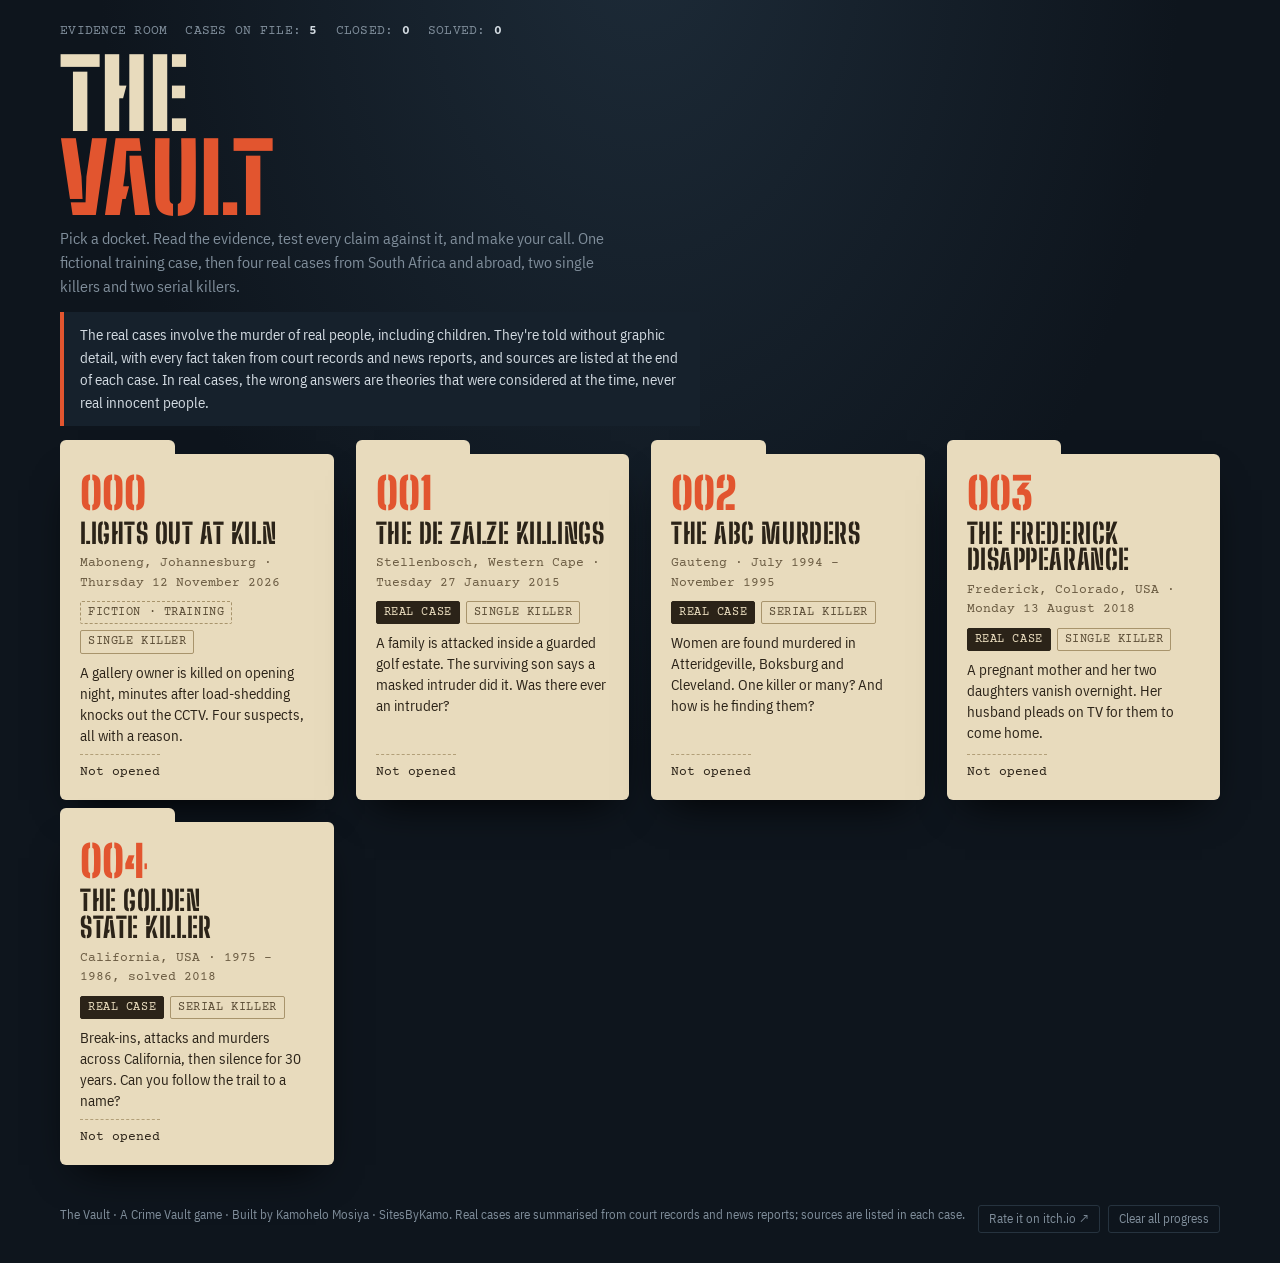
==== commit 36999697: "Link the game and repo to the itch.io page Co-Authored-By: Claude Opus 5.5 <noreply@anthropic.com> C" ====
--- a/index.html
+++ b/index.html
@@ -7,6 +7,22 @@
 <meta property="og:title" content="The Vault · The Crime Vault">
 <meta property="og:description" content="Can you solve real cases from the evidence? One training case and four real cases, single and serial killers.">
 <meta name="theme-color" content="#0e151d">
+<link rel="manifest" href="manifest.webmanifest">
+<link rel="icon" type="image/png" sizes="32x32" href="icons/icon-32.png">
+<link rel="apple-touch-icon" href="icons/icon-180.png">
+<meta name="apple-mobile-web-app-capable" content="yes">
+<meta name="mobile-web-app-capable" content="yes">
+<meta name="apple-mobile-web-app-title" content="The Vault">
+<meta name="apple-mobile-web-app-status-bar-style" content="black-translucent">
+<meta property="og:type" content="website">
+<meta property="og:url" content="https://kamo89.github.io/the-crime-vault/">
+<meta property="og:image" content="https://kamo89.github.io/the-crime-vault/icons/og.png">
+<meta property="og:image:width" content="1200">
+<meta property="og:image:height" content="630">
+<meta name="twitter:card" content="summary_large_image">
+<meta name="twitter:title" content="The Vault · The Crime Vault">
+<meta name="twitter:description" content="Real cases. Real evidence. Can you make the call?">
+<meta name="twitter:image" content="https://kamo89.github.io/the-crime-vault/icons/og.png">
 <title>The Vault</title>
 <link rel="preconnect" href="https://fonts.googleapis.com">
 <link rel="preconnect" href="https://fonts.gstatic.com" crossorigin>
@@ -250,7 +266,7 @@
 <main id="mainwrap"><section class="sheet" id="view"></section></main>
 <footer>
   <span>The Vault · A Crime Vault game · Built by Kamohelo Mosiya · SitesByKamo. Real cases are summarised from court records and news reports; sources are listed in each case.</span>
-  <button type="button" data-act="ask-reset">Clear all progress</button>
+  <span style="display:flex;gap:8px;flex-wrap:wrap;align-items:center"><a id="itchLink" href="https://kamo823.itch.io/the-vault" target="_blank" rel="noopener" style="color:var(--muted);font-size:13px;border:1px solid var(--line);border-radius:3px;padding:3px 10px;text-decoration:none">Rate it on itch.io ↗</a><button type="button" id="installBtn" hidden>Install the app</button><button type="button" data-act="ask-reset">Clear all progress</button></span>
 </footer>
 <div id="modal-root"></div>
 <div class="toasts" id="toasts" aria-live="polite"></div>
@@ -953,6 +969,25 @@
   drag.card.style.left=p.x+"px";drag.card.style.top=p.y+"px";drawStrings()});
 document.addEventListener("pointerup",()=>{if(drag){drag.card.style.zIndex="";drag=null;save()}});
 
+
+/* ---------- installable app ---------- */
+let deferredInstall=null;
+const isStandalone=()=>window.matchMedia("(display-mode: standalone)").matches||navigator.standalone===true;
+const isIOS=/iphone|ipad|ipod/i.test(navigator.userAgent);
+function showInstall(){const b=document.getElementById("installBtn");if(b&&!isStandalone()&&(deferredInstall||isIOS))b.hidden=false}
+window.addEventListener("beforeinstallprompt",e=>{e.preventDefault();deferredInstall=e;showInstall()});
+window.addEventListener("appinstalled",()=>{deferredInstall=null;const b=document.getElementById("installBtn");if(b)b.hidden=true;toast("<b>Installed.</b> The Vault is on your home screen.")});
+document.addEventListener("click",async e=>{
+  if(e.target.id!=="installBtn")return;
+  if(deferredInstall){deferredInstall.prompt();try{await deferredInstall.userChoice}catch(_){}deferredInstall=null;document.getElementById("installBtn").hidden=true}
+  else if(isIOS){$("#modal-root").innerHTML=`<div class="scrim" data-act="close-scrim"><div class="modal" role="dialog" aria-modal="true"><h2 style="font-family:var(--display);text-transform:uppercase">Install on iPhone</h2>
+  <p>In Safari, tap the <b>Share</b> button, then <b>Add to Home Screen</b>. The Vault gets its own icon and works offline.</p><div class="actions"><button class="btn" data-act="close">Got it</button></div></div></div>`}
+});
+showInstall();
+/* hide the itch.io link when the game is already being played on itch.io */
+if(/itch\.(zone|io)$/.test(location.hostname)){const l=document.getElementById("itchLink");if(l)l.remove()}
+if("serviceWorker" in navigator&&location.protocol.startsWith("http")){window.addEventListener("load",()=>{navigator.serviceWorker.register("sw.js").catch(()=>{})})}
+
 function start(data){if(data&&data.c){S=Object.assign(fresh(),data)}else load();if(S.cur&&!byId(S.cur))S.cur=null;render()}
 try{window.claude?.hot?.snapshot(()=>S)}catch(e){}
 window.claude?.hot?.ready?window.claude.hot.ready(start):start(window.claude?.hot?.data??{});
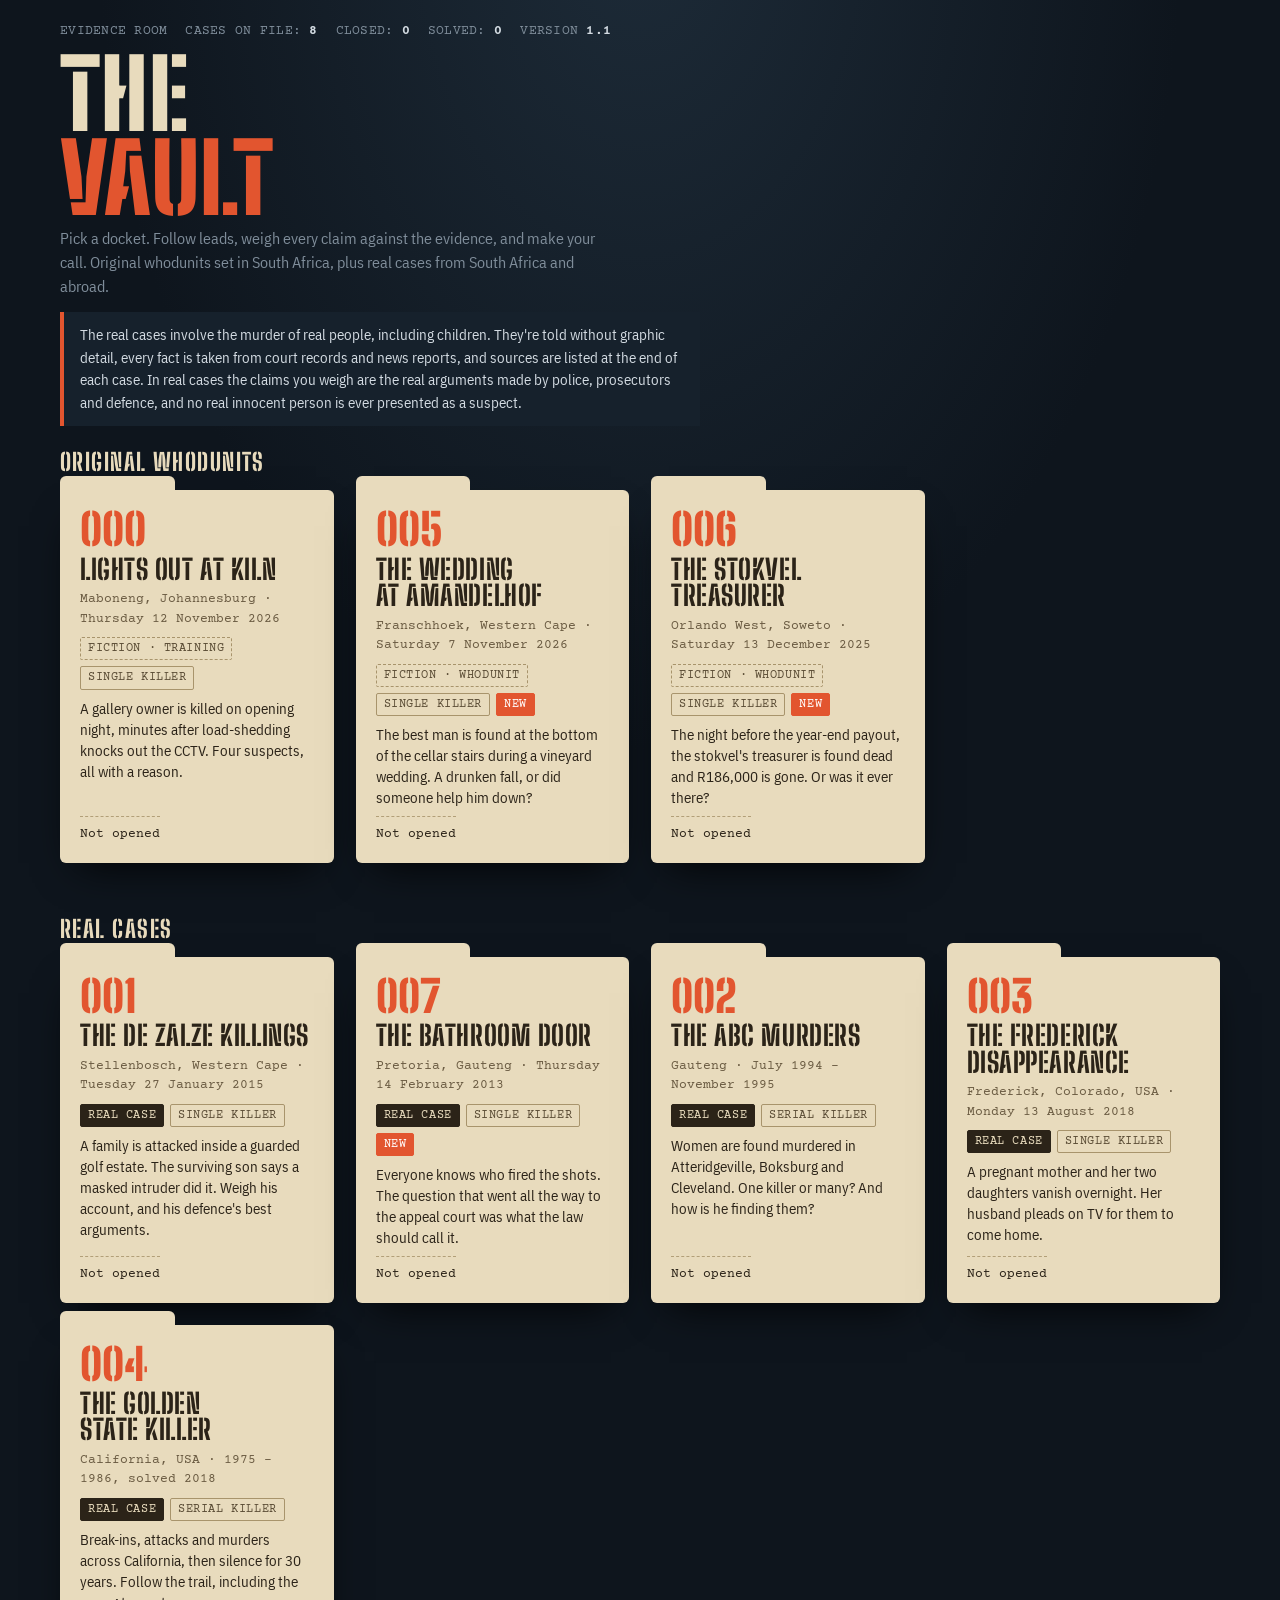
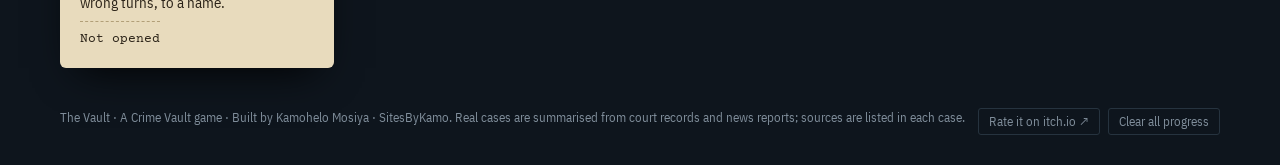
==== commit dee3ea33: "The Vault 1.1: staged investigations, claim weighing, three new cases - New engine: cases unfold in " ====
--- a/index.html
+++ b/index.html
@@ -257,6 +257,28 @@
 .sources{max-width:65ch;margin:18px auto 0;font-size:14.5px}
 .sources ol{padding-left:22px;margin:6px 0 0}
 .sources a{color:var(--paper-ink)}
+
+/* ---- 1.1: shelves, leads, stages, claim judging ---- */
+.shelf{max-width:1200px;margin:8px auto 0;padding:0 20px;font-family:var(--display);font-weight:800;font-size:24px;letter-spacing:.06em;text-transform:uppercase;color:var(--paper)}
+.tg.new{background:var(--tag);border-color:var(--tag);color:#fff}
+.stage{border:1px solid #c7b48a;border-radius:4px;padding:16px;margin:16px 0;background:#f4ead2;opacity:.8}
+.stage.cur{opacity:1;border-color:var(--paper-ink);box-shadow:0 0 0 1px var(--paper-ink) inset}
+.stage-h{display:flex;align-items:baseline;gap:12px;flex-wrap:wrap}
+.stage-h h3{font-family:var(--display);font-weight:800;font-size:22px;text-transform:uppercase;letter-spacing:.03em}
+.sno{font-family:var(--mono);font-size:12px;letter-spacing:.08em;text-transform:uppercase;color:var(--tag)}
+.leads{display:grid;gap:8px}
+.lead{display:grid;grid-template-columns:minmax(0,1fr) auto;gap:12px;align-items:start;background:#fbf5e6;border:1px solid #d4c39c;border-radius:3px;padding:10px 12px}
+.lead .lt{font-weight:600}
+.lead .lh{font-size:14px;color:#6b5c43}
+.lead .lr{font-family:var(--mono);font-size:14px;margin-top:6px;padding-top:6px;border-top:1px dashed #b29f78}
+.lead .lr.flash{animation:tin .3s ease-out both}
+.lead.done{background:transparent}
+.lchk{font-family:var(--mono);font-size:12px;color:#2f6b45;white-space:nowrap}
+.advance{display:flex;flex-wrap:wrap;gap:14px;justify-content:space-between;align-items:center;border-top:2px solid var(--paper-ink);padding-top:14px;margin-top:20px}
+.stmt.okc{border-left-color:#2f6b45}
+.stamp.ok{color:#2f6b45;border-color:#2f6b45}
+.row.judge{gap:6px;flex-wrap:wrap}
+.breakdown .qa span:last-child{text-align:right;max-width:55%}
 </style>
 </head>
 <body>
@@ -271,14 +293,10 @@
 <div id="modal-root"></div>
 <div class="toasts" id="toasts" aria-live="polite"></div>
 <script>
-/* ================= CASE DATA ================= */
-/* Real cases: facts are paraphrased from court records and news reporting listed in each case's sources.
-   Wrong answers in real cases are theories that were considered at the time, never real innocent people. */
-
-const CASES = [
-/* ---------------------------------------------------------------- KILN (fiction) */
-{
-  id:"kiln", no:"000", title:"Lights Out at Kiln", real:false, kind:"Single killer", place:"Maboneng, Johannesburg", when:"Thursday 12 November 2026",
+const CASES = [];
+/* 000 · Lights Out at Kiln · fiction, training case */
+CASES.push({
+  id:"kiln", no:"000", title:"Lights Out at Kiln", real:false, training:true, kind:"Single killer", place:"Maboneng, Johannesburg", when:"Thursday 12 November 2026",
   docket:"CAS 418/11/2026 · SAPS Johannesburg Central",
   blurb:"A gallery owner is killed on opening night, minutes after load-shedding knocks out the CCTV. Four suspects, all with a reason.",
   note:"Fiction. Every person and place in this case is invented.",
@@ -286,7 +304,28 @@
 <p>At 23:52 the security guard found the owner, <b>Lerato Khumalo</b>, dead in her upstairs office. Someone hit her from behind with the gallery's own award.</p>
 <p>The CCTV was off. You'll have to do this the old way.</p>`,
   victim:{no:"VICTIM",t:"Lerato Khumalo, 46",s:"Owner, Kiln Gallery. Died 22:15–22:50."},
-  start:["E1","E2","E3","E4","E5","E6"],
+  par:9,
+  stages:[
+    {label:"The night of the murder", intro:"It's just after midnight. The body is upstairs, the safe downstairs is open, and the street is dark.", start:["E1","E2","E3","E4"],
+     leads:[
+      {id:"k1",label:"Get the door host's guest list",hint:"Who left, and when?",reveals:["E5"],result:"The door host kept notes all night."},
+      {id:"k2",label:"Pull the victim's phone records",hint:"Who did she speak to last?",reveals:["E6"],result:"Her cellphone records come through within the hour."},
+      {id:"k3",label:"Look at the laptop on her desk",hint:"It was left open.",reveals:["E7"],result:"An unsent draft is still on screen."},
+      {id:"k4",label:"Inventory the open safe",hint:"Was anything taken?",reveals:["E8"],result:"The bookkeeper is called in to check."},
+      {id:"k5",label:"Dust the front door for fingerprints",hint:"Maybe the killer came in the front.",reveals:[],result:"A hundred and twenty guests touched that door tonight. Nothing usable."}]},
+    {label:"Friday morning", teaser:"Records, lockers and the people across the street.", intro:"Daylight. Time to check stories against records.", start:[],
+     leads:[
+      {id:"k6",label:"Request the parkade's plate-camera log",hint:"The camera there runs on battery backup.",reveals:["E10"],result:"The parkade manager emails the log."},
+      {id:"k7",label:"Search the staff lockers",hint:"Three people had the safe code.",reveals:["E9"],result:"The lockers are opened in front of a witness."},
+      {id:"k8",label:"Get Ruth's emails to the gallery",hint:"She tried to call Lerato before the opening.",reveals:["E13"],result:"The gallery inbox has a letter from Ruth."},
+      {id:"k9",label:"Check the rooftop bar across the street",hint:"Did anyone go there after the event?",reveals:["E11"],result:"The bar pulls its card records."},
+      {id:"k10",label:"Ask Kagiso for his photos from the night",hint:"He shot the opening for Instagram.",reveals:["E15"],result:"He hands over his phone."},
+      {id:"k11",label:"Canvass Fox Street for witnesses",hint:"Someone might have seen something.",reveals:[],result:"With the power out, the street was dark and empty. Nobody saw anything."}]},
+    {label:"Friday afternoon: warrants", teaser:"Search warrants come through.", intro:"A magistrate signs off on searches. Use them well.", start:["E12"],
+     leads:[
+      {id:"k12",label:"Search Daniel's desk",hint:"He handles the paperwork.",reveals:["E14"],result:"A locked drawer is forced open."},
+      {id:"k13",label:"Search Nomsa's studio",hint:"Gold leaf was found on the victim.",reveals:[],result:"Paint, canvases and a lot of gold leaf. Nothing connected to the killing."}]}
+  ],
   evidence:{
     E1:{no:"01",cat:"Scene",title:"Scene report",short:"Lerato Khumalo found dead in her upstairs office at 23:52.",meta:"Sgt. M. Zulu · Kiln Gallery, 14 Fox St, Maboneng",
       body:`<p>The deceased, <b>Lerato Khumalo (46)</b>, owner of Kiln Gallery, was found on the floor of her upstairs office by security guard <b>Joseph Sithole</b> at 23:52. Head wound to the back of the skull. No sign of forced entry at the front.</p>
@@ -295,7 +334,7 @@
 Around 23:00 I heard a car leave the parkade next door.
 On my 23:50 round the fire-escape door at the back was
 propped open with a brick. That door is always locked.</div>`,
-      reveals:["E7","E8"],events:[{t:"23:00",x:"Guard hears a car leave the parkade (approx.)"},{t:"23:52",x:"Body found; fire-escape door propped open"}]},
+      events:[{t:"23:00",x:"Guard hears a car leave the parkade (approx.)"},{t:"23:52",x:"Body found; fire-escape door propped open"}]},
     E2:{no:"02",cat:"Forensic",title:"Post-mortem summary",short:"Blunt force trauma. Death between 22:15 and 22:50.",meta:"Dr N. Pillay · Forensic Pathology Service",
       body:`<p>Cause of death: <b>blunt force trauma</b> to the back of the head, a single heavy blow from behind.</p><p>Estimated time of death: <b>22:15 to 22:50</b>.</p><p>Trace: small flakes of <b>gold leaf</b> on the left shoulder of her blouse.</p>`,
       events:[{t:"22:15",x:"Earliest estimated time of death"},{t:"22:50",x:"Latest estimated time of death"}]},
@@ -311,13 +350,12 @@
                             to the parkade, it was busy
 Nomsa Dlamini ........... left 22:00 with friends
 Kagiso Molefe (staff) ... stayed to pack up
-Lerato Khumalo .......... went upstairs ~21:50</div><p class="hint">The parkade next door logs every car on a battery-backed plate camera. Records requested.</p>`,
-      reveals:["E10"],events:[{t:"21:30",x:"Ruth van Wyk leaves"},{t:"21:45",x:"Daniel says goodbye at the door"},{t:"21:50",x:"Lerato goes upstairs"},{t:"22:00",x:"Nomsa leaves with friends; event ends"}]},
+Lerato Khumalo .......... went upstairs ~21:50</div><p class="hint">The parkade next door logs every car on a battery-backed plate camera.</p>`,events:[{t:"21:30",x:"Ruth van Wyk leaves"},{t:"21:45",x:"Daniel says goodbye at the door"},{t:"21:50",x:"Lerato goes upstairs"},{t:"22:00",x:"Nomsa leaves with friends; event ends"}]},
     E6:{no:"06",cat:"Records",title:"Victim's call log",short:"Her last call was to Daniel at 22:02.",meta:"Cellphone records · Lerato Khumalo",
       body:`<div class="doc">17:40  MISSED   Ruth vW        --
 22:02  OUTGOING Daniel P       1m48s
-       (no further activity)</div><p>Ruth's correspondence with the gallery has been requested.</p>`,
-      reveals:["E13"],events:[{t:"17:40",x:"Missed call from Ruth"},{t:"22:02",x:"Lerato calls Daniel (1 min 48 s)"}]},
+       (no further activity)</div>`,
+      events:[{t:"17:40",x:"Missed call from Ruth"},{t:"22:02",x:"Lerato calls Daniel (1 min 48 s)"}]},
     E7:{no:"07",cat:"Digital",title:"Unsent email on laptop",short:"A draft to her attorney, saved at 21:58.",meta:"Draft · To: her attorney · Saved 21:58 · Not sent",
       body:`<div class="doc">Ruth was right. The Mabaso certificates are fake and I know
 who signed them. Eleven pieces since 2023.
@@ -326,9 +364,9 @@
 D. tonight. After twelve years he deserves to hear it from
 me first.
 
-L.</div>`,reveals:["E13"],events:[{t:"21:58",x:"Lerato saves a draft about fake certificates"}]},
+L.</div>`,events:[{t:"21:58",x:"Lerato saves a draft about fake certificates"}]},
     E8:{no:"08",cat:"Scene",title:"Safe inventory",short:"R18,400 cash missing. Three people had the code.",meta:"Gallery bookkeeper",
-      body:`<p>Missing: the opening-night cash float, <b>R18,400</b>. Nothing else. Only <b>Lerato, Daniel and Kagiso</b> had the code. Staff lockers are being searched.</p>`,reveals:["E9"]},
+      body:`<p>Missing: the opening-night cash float, <b>R18,400</b>. Nothing else. Only <b>Lerato, Daniel and Kagiso</b> had the code.</p>`,reveals:[]},
     E9:{no:"09",cat:"Scene",title:"Staff locker search",short:"The missing cash, in Kagiso Molefe's locker.",meta:"Item tag 418-09",
       body:`<p>A gallery envelope with <b>R18,400</b> in notes, found in the locker of assistant <b>Kagiso Molefe</b>. No blood on the envelope or notes.</p>`},
     E10:{no:"10",cat:"Records",title:"Parkade exit log",short:"Daniel's Audi left the parkade at 23:04.",meta:"Fox Street Parkade · plate camera",
@@ -367,53 +405,329 @@
   groups:{
     daniel:{name:"Daniel Pretorius",init:"DP",role:"Co-owner, 52",bio:"Lerato's business partner for twelve years. Handles sales and paperwork.",
       claims:[
-        {id:"d1",q:"When did you leave?",a:"About quarter to ten, before the load-shedding. I was home in Parkhurst by half past ten.",lie:["E10"],unlocks:["E14"],reply:"...All right. I sat in my car in the parkade to cool off. I never went back inside."},
-        {id:"d2",q:"When did you last speak to Lerato?",a:"At her speech. We didn't speak after that.",lie:["E6"],unlocks:["E14"],reply:"She phoned and said come up. I told her it could wait until Monday."},
-        {id:"d3",q:"Was the gallery in trouble?",a:"None. Best year we've had. No complaints.",lie:["E13"],unlocks:["E14"],reply:"Ruth van Wyk is a difficult client. It's being handled."},
-        {id:"d4",q:"Explain the stamp in your drawer.",a:"Lerato must have put it there. The certificates were her side of things.",lie:["E7"],needs:"E14",reply:"(He reads 'I'm telling D. tonight' twice.) I'd like to call my lawyer."}]},
-    nomsa:{name:"Nomsa Dlamini",init:"ND",role:"Featured artist, 31",bio:"The artist behind the exhibition. Argued with Lerato in front of guests at 21:00 about her contract.",onOpen:["E11"],
-      claims:[
-        {id:"n1",q:"What was the argument about?",a:"She takes sixty percent and wouldn't release me from my contract. Yes, I shouted."},
-        {id:"n2",q:"Where were you after ten?",a:"Straight across to the Fox Rooftop with friends until it closed. Check my card."},
-        {id:"n3",q:"How did you feel about her?",a:"She believed in me before anyone else did. I hugged her after the speech. I meant it."}]},
-    kagiso:{name:"Kagiso Molefe",init:"KM",role:"Gallery assistant, 24",bio:"Two years at Kiln. Photographed the opening. Had the safe code.",onOpen:["E15"],
-      claims:[
-        {id:"k1",q:"What did you do after the event?",a:"Packed the plinths downstairs and left. Take my photos from tonight if they help."},
-        {id:"k2",q:"Did you go near the safe?",a:"No. Only the bosses use the safe.",lie:["E9"],unlocks:["E16"],reply:"(He covers his face.) I took it. But I didn't hurt her. Someone was up there with her."}]},
-    ruth:{name:"Ruth van Wyk",init:"RV",role:"Art collector, 67",bio:"Kiln's biggest client. Bought the headline piece on opening night.",onOpen:["E12"],
-      claims:[
-        {id:"r1",q:"When did you leave?",a:"Before half past nine. My Uber will tell you exactly."},
-        {id:"r2",q:"Any problems with the gallery?",a:"None at all. Lerato was a friend.",lie:["E13"],reply:"Very well. The Mabaso I bought is a fake. Lerato swore she knew nothing, and I believed her."},
-        {id:"r3",q:"Who handled the certificates?",a:"Ask Daniel. The paperwork was always Daniel.",needsClaim:"r2"}]}
+        {id:"d2",q:"When did you last speak to Lerato?",a:"At her speech. We didn't speak after that.",truth:"contradicted",ev:["E6"],reply:"She phoned him at 22:02. He later says she asked him to come up and he told her it could wait."},
+        {id:"d1",stage:1,q:"When did you leave?",a:"About quarter to ten, before the load-shedding. I was home in Parkhurst by half past ten.",truth:"contradicted",ev:["E10"],reply:"His car didn't leave the parkade until 23:04. He now says he sat in it to cool off and never went back in."},
+        {id:"d3",stage:1,q:"Was the gallery in any trouble?",a:"None. Best year we've had. No complaints.",truth:"contradicted",ev:["E13","E7"],reply:"A client had demanded a refund over a forgery, and Lerato was about to go to the police."},
+        {id:"d4",stage:2,needs:"E14",q:"Explain the stamp in your drawer.",a:"Lerato must have put it there. The certificates were her side of things.",truth:"contradicted",ev:["E7"],reply:"Her own draft says she knew who signed them and was 'telling D. tonight'. He asks for his lawyer."}]},
+    nomsa:{name:"Nomsa Dlamini",init:"ND",role:"Featured artist, 31",bio:"The artist behind the exhibition. Argued with Lerato in front of guests at 21:00 about her contract.",
+      claims:[
+        {id:"n1",q:"What was the argument about?",a:"She takes sixty percent and wouldn't release me from my contract.",truth:"unresolved",reply:"Plausible, but nothing in the file shows the contract terms either way."},
+        {id:"n2",stage:1,q:"Where were you after ten?",a:"Straight across to the rooftop bar with friends until it closed.",truth:"supported",ev:["E11"],reply:"Three card payments and the barman put her there all night."},
+        {id:"n3",stage:1,q:"How did you feel about her?",a:"She believed in me first. I hugged her after the speech, and I meant it.",truth:"supported",ev:["E15"],reply:"The 19:32 photo shows the hug, and her gold-leaf jacket explains the flakes on Lerato's blouse."}]},
+    kagiso:{name:"Kagiso Molefe",init:"KM",role:"Gallery assistant, 24",bio:"Two years at Kiln. Photographed the opening. Had the safe code.",
+      claims:[
+        {id:"kg2",stage:1,q:"Did you go near the safe?",a:"No. Only the bosses use the safe.",truth:"contradicted",ev:["E9"],unlocks:["E16"],reply:"The cash was in his locker. He breaks down and gives a new statement."},
+        {id:"kg1",stage:1,needsClaim:"kg2",q:"Did you see or hear anything after the event?",a:"Nothing. I packed the plinths and left.",truth:"contradicted",ev:["E16"],reply:"His revised statement: a man shouting in Lerato's office at about 22:12."}]},
+    ruth:{name:"Ruth van Wyk",init:"RV",role:"Art collector, 67",bio:"Kiln's biggest client. Bought the headline piece on opening night.",
+      claims:[
+        {id:"r1",q:"When did you leave?",a:"Before half past nine. My Uber will tell you exactly.",truth:"supported",ev:["E5","E12"],reply:"The door list and her Uber receipt agree: out at 21:30, home by 21:58."},
+        {id:"r2",stage:1,q:"Any problems with the gallery?",a:"None at all. Lerato was a friend.",truth:"contradicted",ev:["E13"],reply:"She had demanded a refund for a forged painting and threatened lawyers and the press."},
+        {id:"r3",stage:1,needsClaim:"r2",q:"Who handled the certificates?",a:"Ask Daniel. The paperwork was always Daniel.",truth:"supported",ev:["E14"],reply:"The forging stamp was in Daniel's locked drawer."}]}
   },
-  q1:{label:"Who killed Lerato Khumalo?",options:[{id:"daniel",label:"Daniel Pretorius",sub:"Co-owner"},{id:"nomsa",label:"Nomsa Dlamini",sub:"Featured artist"},{id:"kagiso",label:"Kagiso Molefe",sub:"Gallery assistant"},{id:"ruth",label:"Ruth van Wyk",sub:"Art collector"}],answer:"daniel"},
-  q2:{label:"Why?",options:[{id:"cash",label:"To steal the cash in the safe"},{id:"contract",label:"Anger over an unfair contract"},{id:"forgery",label:"To stop her exposing the forgery scheme"},{id:"revenge",label:"Revenge for being sold a forgery"}],answer:"forgery"},
+  questions:[
+    {id:"who",label:"Who killed Lerato Khumalo?",options:[{id:"daniel",label:"Daniel Pretorius",sub:"Co-owner"},{id:"nomsa",label:"Nomsa Dlamini",sub:"Featured artist"},{id:"kagiso",label:"Kagiso Molefe",sub:"Gallery assistant"},{id:"ruth",label:"Ruth van Wyk",sub:"Art collector"}],answer:"daniel"},
+    {id:"why",short:"Motive",label:"Why?",options:[{id:"cash",label:"To steal the cash in the safe"},{id:"contract",label:"Anger over an unfair contract"},{id:"forgery",label:"To stop her exposing the forgery scheme"},{id:"revenge",label:"Revenge for being sold a forgery"}],answer:"forgery"}],
   strong:["E10","E7","E14","E6","E16"],
   verdict:`<p><b>What really happened.</b> Daniel had been selling forgeries with "Mabaso Estate" certificates he stamped himself. When Ruth complained, Lerato checked every sale and worked out who signed them.</p>
 <p>At 21:45 Daniel said goodbye at the door but stayed in his car. At 22:02, with the cameras dark, Lerato called him up. He came back through the fire escape and propped the door with a brick. Kagiso, downstairs emptying the safe, heard him shout. When she turned away, Daniel struck her, wiped the statuette and hid it. He left the parkade at 23:04.</p>
 <p>The gold leaf came from Nomsa's hug at 19:32. Kagiso was a thief, not a killer. Ruth was home in Saxonwold.</p>`,
   sources:[]
-},
-
-/* ---------------------------------------------------------------- VAN BREDA (real, SA, single) */
-{
+});
+
+/* 005 · The Wedding at Amandelhof · fiction, new in 1.1 */
+CASES.push({
+  id:"amandelhof", no:"005", title:"The Wedding at Amandelhof", real:false, isNew:true, kind:"Single killer", place:"Franschhoek, Western Cape", when:"Saturday 7 November 2026",
+  docket:"CAS 61/11/2026 · SAPS Franschhoek",
+  blurb:"The best man is found at the bottom of the cellar stairs during a vineyard wedding. A drunken fall, or did someone help him down?",
+  note:"Fiction. Every person and place in this case is invented, including the estate.",
+  brief:`<p>Nandi Mokoena and Ethan Fortuin got married on Saturday at <b>Amandelhof</b>, a wine estate outside Franschhoek. A hundred and forty guests, a marquee on the lawn, and a band until midnight.</p>
+<p>At 23:40 the estate's sommelier went down to the barrel cellar for the reserve wine for the midnight toast. At the foot of the stone stairs he found the best man, <b>Lwazi Mthembu</b>, 34, a chartered accountant and Ethan's oldest friend. Dead.</p>
+<p>Half the guests think he'd had too much to drink. The pathologist isn't so sure.</p>`,
+  victim:{no:"VICTIM",t:"Lwazi Mthembu, 34",s:"Best man. Died 22:45–23:10 in the barrel cellar."},
+  par:8,
+  stages:[
+    {label:"Saturday night", intro:"The band has stopped. Guests are being held in the marquee while you look around.", start:["M1","M2"],
+     leads:[
+      {id:"a1",label:"Pull the cellar door's keypad log",hint:"The cellar is locked with a code after 18:00.",reveals:["M3"],result:"The estate manager prints the log from the alarm panel."},
+      {id:"a2",label:"Unlock the victim's phone",hint:"His sister gives consent and the code.",reveals:["M4"],result:"His messages open up."},
+      {id:"a3",label:"Take the sommelier's statement",hint:"He found the body.",reveals:["M6"],result:"Ruben Adams sits down with you in the tasting room."},
+      {id:"a4",label:"Breathalyse the wedding party",hint:"How drunk was everyone?",reveals:[],result:"Everyone is drunk. It tells you nothing about who was in the cellar."}]},
+    {label:"Sunday", teaser:"Footage, phones and the paperwork behind the wedding.", intro:"The newlyweds have cancelled their honeymoon flight. Everyone wants answers.", start:["M7"],
+     leads:[
+      {id:"a5",label:"Get the videographer's raw footage",hint:"He filmed the dance floor all night.",reveals:["M8"],result:"Four hours of wide-angle footage, timestamped."},
+      {id:"a6",label:"Find out who controls the events phone",hint:"The message came from the estate's events line.",reveals:["M9"],result:"The estate's events office explains how the phone works."},
+      {id:"a7",label:"Look up Cape Blooms & Décor",hint:"It was named in the victim's draft email.",reveals:["M10"],result:"A company registration search comes back."},
+      {id:"a8",label:"Check the victim's money matters",hint:"Did anyone owe him?",reveals:["M11"],result:"His banking app and chats show one big loan outstanding."},
+      {id:"a9",label:"Check the estate's CCTV",hint:"Maybe a camera covers the cellar.",reveals:[],result:"The only cameras face the car park. Nothing near the cellar."}]},
+    {label:"Monday: warrants", teaser:"Searches and the estate manager's records.", intro:"A magistrate signs search warrants for two vehicles and a hotel room.", start:[],
+     leads:[
+      {id:"a10",label:"Search the planner's car",hint:"She drove her own car to the venue.",reveals:["M12"],result:"Her boot is full of décor boxes, and something else."},
+      {id:"a11",label:"Search Jade's hotel room",hint:"Her earring was found near the body.",reveals:[],result:"The matching earring is in her jewellery pouch. Nothing else of interest."},
+      {id:"a12",label:"Interview the estate manager again",hint:"Did anyone ask unusual questions before the wedding?",reveals:["M13"],result:"She remembers a phone call on Thursday."}]}
+  ],
+  evidence:{
+    M1:{no:"01",cat:"Scene",title:"Scene report",short:"Lwazi at the foot of the cellar stairs. A broken heel tip on step six.",meta:"Sgt. P. Daniels · Amandelhof barrel cellar",
+      body:`<p>The deceased, <b>Lwazi Mthembu (34)</b>, lay at the foot of the 14 stone steps leading down to the barrel cellar. Head injury consistent with a fall. His phone was in his jacket pocket.</p>
+<p>The cellar door at the top of the stairs opens only with a keypad code after 18:00.</p>
+<p>Recovered: a <b>black stiletto heel tip</b> wedged against step six, and a <b>pearl earring</b> on the floor near the barrel racks.</p>`},
+    M2:{no:"02",cat:"Forensic",title:"Post-mortem summary",short:"Died 22:45–23:10. Fresh bruises on both upper arms.",meta:"Dr L. Hendricks · Forensic Pathology, Paarl",
+      body:`<p>Cause of death: skull fracture consistent with a <b>fall down the stairs</b>.</p>
+<p>Estimated time of death: <b>22:45 to 23:10</b>.</p>
+<p>Fresh <b>bruising on both upper arms</b>, consistent with being gripped or shoved shortly before death. Blood alcohol was moderate: about two or three drinks.</p>`,
+      events:[{t:"22:45",x:"Earliest estimated time of death"},{t:"23:10",x:"Latest estimated time of death"}]},
+    M3:{no:"03",cat:"Records",title:"Cellar keypad log",short:"Three entries after 18:00, one under the events code.",meta:"Amandelhof alarm panel",
+      body:`<div class="doc">20:31  SOMMELIER   (R. Adams)
+22:44  EVENTS      (code issued for this weekend's wedding)
+23:37  SOMMELIER   (R. Adams)</div>
+<p>The panel logs who opens the door, not who walks through it.</p>`,
+      events:[{t:"20:31",x:"Cellar opened with the sommelier's code"},{t:"22:44",x:"Cellar opened with the EVENTS code"},{t:"23:37",x:"Cellar opened with the sommelier's code"}]},
+    M4:{no:"04",cat:"Digital",title:"The victim's messages",short:"22:39: 'Cellar, 5 min.' from the estate's events line.",meta:"Lwazi Mthembu's phone",
+      body:`<div class="doc">22:39  Amandelhof Weddings (events line):
+       Cellar, 5 min. Let's sort this out quietly
+       before anyone else sees.
+22:40  Lwazi: Fine. Bring the real invoices.</div>
+<p>There's also an unsent email draft, saved at 18:02.</p>`,
+      reveals:["M5"],events:[{t:"22:39",x:"Lwazi is summoned to the cellar by the events line"}]},
+    M5:{no:"05",cat:"Digital",title:"Draft email to the groom",short:"'Don't pay the final R120k.'",meta:"Unsent draft · To: Ethan · Saved 18:02",
+      body:`<div class="doc">Bro, don't pay the final R120k. The "Cape Blooms &
+Décor" invoice is wrong. The company was registered three
+weeks ago and the director is A. du Plessis. Your planner.
+
+I'll talk to her quietly tonight. Enjoy your day.
+L.</div>`,events:[{t:"18:02",x:"Lwazi drafts a warning to the groom about an invoice"}]},
+    M6:{no:"06",cat:"Witness",title:"The sommelier's statement",short:"He let Jade into the cellar at 20:30. He found Lwazi at 23:37.",meta:"Ruben Adams, 41",
+      body:`<div class="doc">At half eight I found Jade crying by the cellar door.
+I let her in so she could be alone, sat with her ten
+minutes, and walked her back up. I didn't let anyone
+else in. At 23:37 I went down for the reserve for the
+toast and found Lwazi. I phoned the manager at 23:39.</div>`,
+      events:[{t:"20:45",x:"Ruben walks Jade back up from the cellar"},{t:"23:39",x:"Ruben phones the estate manager"}]},
+    M7:{no:"07",cat:"Witness",title:"The earring",short:"The pearl earring is Jade's. She says she lost it at 20:30.",meta:"Shown to guests on Sunday",
+      body:`<p>Several guests identify the pearl earring as <b>Jade Petersen's</b>. Jade says she noticed it was missing when she got back to the marquee at about 20:45.</p>
+<p>Earlier that night, at 21:15, Jade and Lwazi argued loudly by the bar. Guests heard him tell her to leave Ethan alone on his wedding day.</p>`,
+      events:[{t:"21:15",x:"Jade and Lwazi argue at the bar"}]},
+    M8:{no:"08",cat:"Digital",title:"Videographer's footage",short:"Karabo dances all night. The planner vanishes 22:41–23:04.",meta:"Wide shot of the marquee and dance floor",
+      body:`<div class="doc">22:30-23:20  Karabo Mokoena on the dance floor, in frame
+             throughout (bar run 22:58-23:01, still visible)
+22:38        Annelie du Plessis by the cake table, on her phone
+22:41        Annelie leaves frame through the side flap
+23:04        Annelie returns, now in flat sandals
+             (black heels earlier in the evening)</div>
+<p>Jade isn't in this shot. The fire pit is outside the marquee.</p>`,
+      events:[{t:"22:38",x:"Annelie on her phone by the cake table (video)"},{t:"22:41",x:"Annelie leaves the marquee (video)"},{t:"23:04",x:"Annelie returns in different shoes (video)"}]},
+    M9:{no:"09",cat:"Records",title:"The events phone",short:"Signed out to the planner, but the office is shared.",meta:"Amandelhof events office",
+      body:`<p>The estate's events WhatsApp line runs on a phone kept in the events office. On wedding days it is <b>signed out to the outside planner</b>. On Saturday it was signed out to <b>Annelie du Plessis</b> from 14:00.</p>
+<p>The office door isn't locked during events. Several staff, including the sommelier, walk through it all night.</p>`},
+    M10:{no:"10",cat:"Records",title:"Company registration",short:"Cape Blooms & Décor: three weeks old, one director.",meta:"Company registry search",
+      body:`<div class="doc">CAPE BLOOMS & DÉCOR (PTY) LTD
+Registered:   14 October 2026
+Director:     Annelie Margaretha du Plessis
+Address:      a residential address in Paarl
+Trading:      no website, no premises</div>
+<p>The couple's florist was a different company, which was paid separately.</p>`},
+    M11:{no:"11",cat:"Digital",title:"Lwazi's loan to Karabo",short:"Karabo owed him R40,000.",meta:"WhatsApp · Lwazi to Karabo",
+      body:`<div class="doc">1 Nov  Lwazi: Need that R40k back by month end,
+              my bond goes up in December.
+1 Nov  Karabo: I know bro. After the wedding I promise</div>
+<p>Karabo Mokoena is the bride's younger brother.</p>`},
+    M12:{no:"12",cat:"Scene",title:"The planner's car",short:"A black stiletto with a broken heel, in a bag in her boot.",meta:"Search warrant · Monday 09:20",
+      body:`<p>In the boot of <b>Annelie du Plessis's</b> car, inside a shopping bag under the décor boxes: a pair of black stilettos. The right heel is <b>missing its tip</b>.</p>
+<p>The forensic lab confirms the tip found on step six of the cellar stairs <b>matches</b> the shoe.</p>`},
+    M13:{no:"13",cat:"Witness",title:"The estate manager's memory",short:"On Thursday the planner asked if the cellar has cameras.",meta:"Estate manager",
+      body:`<p>The estate manager recalls a call from Annelie on Thursday about the timing of the toast. During it, Annelie asked <b>whether there were cameras in the barrel cellar</b>. There aren't.</p>`},
+  },
+  bands:[{from:"22:45",to:"23:10",cls:"tod",label:"Time-of-death window",needs:"M2"}],
+  groups:{
+    jade:{name:"Jade Petersen",init:"JP",role:"Groom's ex, 31",bio:"Dated Ethan for four years. Invited as a friend of the couple. Argued with Lwazi at the bar at 21:15.",
+      claims:[
+        {id:"j1",q:"Were you in the cellar?",a:"Once, at about half eight, to be alone. Ruben let me in.",truth:"supported",ev:["M6","M3"],reply:"The keypad and the sommelier both put her there at 20:31, long before Lwazi died."},
+        {id:"j2",q:"Where were you after the argument?",a:"At the fire pit with my friends until after eleven.",truth:"unresolved",reply:"Her friends say she was there 'most of the night', but nobody can vouch for every minute. No evidence places her anywhere else."},
+        {id:"j3",stage:1,q:"What about the earring by his body?",a:"I lost it when I was in the cellar earlier. I only noticed back at the marquee.",truth:"supported",ev:["M6"],reply:"She was in the cellar at 20:30 with Ruben, near the barrel racks where the earring was found."}]},
+    karabo:{name:"Karabo Mokoena",init:"KM",role:"Bride's brother, 29",bio:"Usher at the wedding. Known for borrowing money.",
+      claims:[
+        {id:"kb1",q:"Did you and Lwazi have any issues?",a:"None. I don't owe Lwazi a cent.",truth:"contradicted",ev:["M11"],reply:"He owed Lwazi R40,000. It's a lie, but it doesn't make him a killer."},
+        {id:"kb2",stage:1,q:"Where were you from half ten?",a:"On the dance floor until the cake. Ask anyone.",truth:"supported",ev:["M8"],reply:"The videographer has him in frame from 22:30 to 23:20."}]},
+    ruben:{name:"Ruben Adams",init:"RA",role:"Estate sommelier, 41",bio:"Has the cellar code. Found the body when he went down for the toast wine.",
+      claims:[
+        {id:"rb1",q:"When did you find him?",a:"About twenty to twelve. I phoned the manager straight away.",truth:"supported",ev:["M3"],reply:"His code opened the door at 23:37."},
+        {id:"rb2",q:"Did you let anyone else into the cellar?",a:"Only Jade, at half eight. Nobody else.",truth:"supported",ev:["M3"],reply:"His code was used only at 20:31 and 23:37. The 22:44 entry used the EVENTS code."}]},
+    annelie:{name:"Annelie du Plessis",init:"AD",role:"Wedding planner, 52",bio:"Runs her own events company. Has organised weddings at Amandelhof for six years.",
+      claims:[
+        {id:"an1",q:"Did you know Lwazi?",a:"Barely. We'd never spoken about money or anything else.",truth:"contradicted",ev:["M4"],reply:"The events line she had signed out summoned him to the cellar, and he replied, 'Bring the real invoices.'"},
+        {id:"an2",q:"Where were you between half ten and half eleven?",a:"In the marquee the whole time. A planner never leaves the room.",truth:"contradicted",ev:["M8"],reply:"She left the marquee at 22:41 and came back at 23:04."},
+        {id:"an3",stage:1,q:"Who sent the 22:39 message?",a:"Anyone could have. That phone sits in an unlocked office all night.",truth:"supported",ev:["M9"],reply:"It's true that the office was open, but the phone was signed out to her, and she can't explain her 23 minutes away."},
+        {id:"an4",stage:1,needs:"M5",q:"What is Cape Blooms & Décor?",a:"A supplier I've used for years. Lovely people.",truth:"contradicted",ev:["M10"],reply:"It was registered three weeks before the wedding, and she is its only director."},
+        {id:"an5",stage:1,q:"Did you change your shoes during the evening?",a:"No. Same shoes all night.",truth:"contradicted",ev:["M8","M12"],reply:"The video shows heels before 22:41 and sandals after 23:04, and the broken heel was in her boot."}]}
+  },
+  questions:[
+    {id:"who",label:"Who killed Lwazi Mthembu?",options:[{id:"jade",label:"Jade Petersen",sub:"Groom's ex"},{id:"karabo",label:"Karabo Mokoena",sub:"Bride's brother"},{id:"ruben",label:"Ruben Adams",sub:"Sommelier"},{id:"annelie",label:"Annelie du Plessis",sub:"Wedding planner"},{id:"fall",label:"Nobody. He fell.",sub:"An accident"}],answer:"annelie"},
+    {id:"why",short:"Motive",label:"Why?",options:[{id:"ethan",label:"Jealousy over the groom"},{id:"debt",label:"To get out of paying back a loan"},{id:"fraud",label:"To stop him exposing a fake invoice"},{id:"wine",label:"He caught someone stealing wine"}],answer:"fraud"},
+    {id:"how",short:"How he got there",label:"Why was Lwazi in the cellar?",options:[{id:"followed",label:"He followed Jade down"},{id:"lured",label:"A message from the events line called him there"},{id:"toast",label:"He went to fetch wine for the toast"}],answer:"lured"}],
+  strong:["M4","M5","M8","M10","M12","M3","M13"],
+  verdict:`<p><b>What really happened.</b> Annelie du Plessis had invoiced the couple R120,000 through Cape Blooms & Décor, a company she'd registered three weeks earlier. Lwazi, an accountant checking the wedding bills for his friend, spotted it that afternoon.</p>
+<p>At 22:39 she messaged him from the events phone to meet in the cellar, where she knew there were no cameras. She opened the door with the events code at 22:44. When he refused to back down, she grabbed him by the arms and shoved him down the stone stairs. Her heel snapped on step six. She went back up, changed into sandals from her car and was in the marquee by 23:04.</p>
+<p>Jade lost her earring in the cellar at 20:30, hours earlier. Karabo lied about his debt, but he was on the dance floor the whole time. Ruben's code was never used in the time window.</p>`,
+  sources:[]
+});
+
+/* 006 · The Stokvel Treasurer · fiction, new in 1.1 */
+CASES.push({
+  id:"kopanang", no:"006", title:"The Stokvel Treasurer", real:false, isNew:true, kind:"Single killer", place:"Orlando West, Soweto", when:"Saturday 13 December 2025",
+  docket:"CAS 233/12/2025 · SAPS Orlando",
+  blurb:"The night before the year-end payout, the stokvel's treasurer is found dead and R186,000 is gone. Or was it ever there?",
+  note:"Fiction. Every person in this case is invented.",
+  brief:`<p><b>Kopanang Ladies</b> is a stokvel of 23 women in Orlando West. Every month they each put in R700. Every December the treasurer withdraws the year's savings and pays everyone out at a meeting. This year's payout was due on Sunday at 10:00: <b>R186,000</b>.</p>
+<p>At 07:10 on Sunday, member Busi Zulu arrived early to help count the money. She found the treasurer, <b>Dikeledi "Mam' Dee" Mahlangu</b>, 58, dead on her kitchen floor. The house had been turned upside down and the cash tin was empty.</p>
+<p>It looks like a robbery. You need to find out whether it was one.</p>`,
+  victim:{no:"VICTIM",t:"Dikeledi Mahlangu, 58",s:"Stokvel treasurer. Died Sat 22:00–23:30."},
+  par:7,
+  stages:[
+    {label:"Sunday morning", intro:"Members are gathering outside the gate, asking about their money.", start:["K1","K2"],
+     leads:[
+      {id:"s1",label:"Search the house properly",hint:"Look past the mess.",reveals:["K3"],result:"Her handbag is still on the bedroom chair."},
+      {id:"s2",label:"Go through Dee's phone",hint:"Who did she talk to on Saturday?",reveals:["K4"],result:"Her daughter gives you the PIN."},
+      {id:"s3",label:"Ask the neighbours for camera footage",hint:"Plenty of houses on the street have doorbell cameras.",reveals:["K5"],result:"The house opposite has a doorbell camera facing the street."},
+      {id:"s4",label:"Dust the cash tin for fingerprints",hint:"Whoever emptied it touched it.",reveals:[],result:"It's been wiped clean. Nothing usable."}]},
+    {label:"Sunday afternoon", teaser:"Money trails, alibis and a partial number plate.", intro:"The payout meeting is cancelled. The members gather in the church hall instead, and they have plenty to say.", start:["K12"],
+     leads:[
+      {id:"s5",label:"Look into the nephew's money",hint:"His aunt said he always asked for money.",reveals:["K6"],result:"His phone shows a sports betting app and some worrying messages."},
+      {id:"s6",label:"Check where the nephew went on Saturday night",hint:"He left Dee's at 21:19.",reveals:["K7"],result:"A tavern on the next street has a camera at the till."},
+      {id:"s7",label:"Get the stokvel's bank statements",hint:"Two signatories, one account.",reveals:["K8"],result:"The bank sends twelve months of statements."},
+      {id:"s8",label:"Run the partial number plate",hint:"From the doorbell camera.",reveals:["K9"],result:"Only one white Polo on the system matches."},
+      {id:"s9",label:"Check Busi's movements",hint:"She found the body, and she'd fought with Dee.",reveals:["K10"],result:"Her employer confirms her shift."},
+      {id:"s10",label:"Talk to the nephew's loan shark",hint:"Did someone pay a debt on Saturday night?",reveals:[],result:"He says Thabo still owes him every cent. Nobody paid him anything this weekend."}]},
+    {label:"Monday: warrants", teaser:"A magistrate signs a search warrant.", intro:"You have enough for one search warrant. Choose carefully.", start:[],
+     leads:[
+      {id:"s11",label:"Search the chairperson's home",hint:"Grace Nkosi's house in Dube.",reveals:["K11"],result:"Officers search the house with Grace present."},
+      {id:"s12",label:"Search the nephew's room",hint:"Thabo lives in a backroom in Orlando East.",reveals:[],result:"Clothes, a cracked phone, and R200 in coins. No money, no ledger."}]}
+  ],
+  evidence:{
+    K1:{no:"01",cat:"Scene",title:"Scene report",short:"Drawers out, but the TV, laptop and phone are untouched.",meta:"W/O T. Molefe · Orlando West",
+      body:`<p><b>Dikeledi Mahlangu (58)</b> was found on her kitchen floor with a head injury. A heavy brass candlestick lay beside her.</p>
+<p>Every drawer in the house had been pulled out. But her <b>TV, laptop and cellphone were left behind</b>. The front door wasn't forced, so she let her killer in.</p>
+<p>The stokvel's <b>cash tin is empty</b>, and the <b>ledger book</b> members say she always kept on the sideboard is missing.</p>`},
+    K2:{no:"02",cat:"Forensic",title:"Post-mortem summary",short:"Died Saturday between 22:00 and 23:30. No defensive wounds.",meta:"Forensic Pathology Service, Johannesburg",
+      body:`<p>Cause of death: <b>blunt force trauma</b> to the head.</p><p>Estimated time of death: <b>Saturday 22:00 to 23:30</b>.</p>
+<p>There are <b>no defensive wounds</b>, which suggests she wasn't expecting the blow.</p>`,
+      events:[{t:"22:00",x:"Earliest estimated time of death"},{t:"23:30",x:"Latest estimated time of death"}]},
+    K3:{no:"03",cat:"Scene",title:"The bank slip",short:"She withdrew R96,400, not R186,000. Balance: R0.00.",meta:"Found in Dee's handbag",
+      body:`<div class="doc">Saturday 13 Dec 2025, 11:42
+KOPANANG LADIES STOKVEL
+Cash withdrawal ......... R96,400.00
+Available balance ....... R0.00</div>
+<p>The members expected <b>R186,000</b>. The account held barely half of that.</p>`,
+      events:[{t:"11:42",x:"Dee withdraws R96,400, emptying the account"}]},
+    K4:{no:"04",cat:"Digital",title:"Voice note to Busi",short:"'The money is short… I'm going to speak to her tonight.'",meta:"Sent Saturday 18:47",
+      body:`<div class="doc">Busi, come early tomorrow, before the others. The money
+is short. Almost ninety thousand short. I know who signed.
+I'm going to speak to her tonight, give her a chance to
+explain before the meeting.</div>`,
+      events:[{t:"18:47",x:"Dee tells Busi the money is short and she'll confront 'her' tonight"}]},
+    K5:{no:"05",cat:"Digital",title:"Doorbell camera opposite",short:"Thabo at 21:04. A white Polo from 22:12 to 22:51.",meta:"Neighbour's doorbell camera",
+      body:`<div class="doc">21:04  Thabo (the nephew) at Dee's gate, goes in
+21:19  Thabo leaves on foot, hands empty
+22:12  White VW Polo parks across the road
+22:14  A woman in a wide church hat goes into Dee's yard
+22:49  The same woman leaves carrying a shopping bag
+22:51  The Polo drives off. Partial plate: ... 84 GP</div>
+<p>The hat hides her face.</p>`,
+      events:[{t:"21:04",x:"Thabo arrives at Dee's gate (camera)"},{t:"21:19",x:"Thabo leaves on foot (camera)"},{t:"22:14",x:"A woman in a church hat enters Dee's yard (camera)"},{t:"22:49",x:"The woman leaves with a shopping bag (camera)"}]},
+    K6:{no:"06",cat:"Digital",title:"Thabo's debts",short:"He owes a loan shark R11,000 and lost R3,000 betting on Saturday.",meta:"Thabo Mahlangu's phone",
+      body:`<p>Thabo, 27, is unemployed. His betting app shows <b>R3,000 lost on Saturday afternoon</b>. Messages from a local loan shark demand <b>R11,000</b> "by Monday".</p>
+<p>At 20:58 on Saturday he messaged a friend: "Going to beg my aunt one more time."</p>`,
+      events:[{t:"20:58",x:"Thabo: 'Going to beg my aunt one more time'"}]},
+    K7:{no:"07",cat:"Digital",title:"Tavern camera",short:"Thabo at a tavern from 21:31 until 01:10.",meta:"Tavern on the next street",
+      body:`<div class="doc">21:31  Thabo arrives, buys a quart on credit
+22:05  Plays pool, in frame
+23:40  Still at the pool table
+01:10  Leaves with two friends</div>`,
+      events:[{t:"21:31",x:"Thabo arrives at the tavern (camera)"},{t:"01:10",x:"Thabo leaves the tavern (camera)"}]},
+    K8:{no:"08",cat:"Records",title:"Stokvel bank statements",short:"R89,600 moved out to 'G Nkosi Catering' since March.",meta:"Twelve months of statements",
+      body:`<div class="doc">MAR-NOV 2025  9 transfers to G NKOSI CATERING
+              Total: R89,600.00
+              Authorised on the banking app by the
+              account administrator: G. Nkosi</div>
+<p>Dee was a co-signatory for withdrawals at the branch but <b>was never set up on the banking app</b>, so she wouldn't have seen these until she checked the balance.</p>`},
+    K9:{no:"09",cat:"Records",title:"Number plate result",short:"The white Polo is registered to Grace Nkosi.",meta:"Vehicle registration system",
+      body:`<p>Only one white Volkswagen Polo registered in Gauteng matches the partial plate and the camera image: it belongs to <b>Grace Nkosi</b>, chairperson of Kopanang Ladies.</p>`},
+    K10:{no:"10",cat:"Records",title:"Busi's shift",short:"Night shift at Bara, 19:00 to 07:00.",meta:"Chris Hani Baragwanath Hospital",
+      body:`<p>Busisiwe Zulu, a nurse, was rostered on the <b>night shift from 19:00 on Saturday to 07:00 on Sunday</b>. The ward sign-in sheet and two colleagues confirm she didn't leave the ward.</p>
+<p>She drove straight from work to Dee's, arriving at 07:10.</p>`},
+    K11:{no:"11",cat:"Scene",title:"Search of Grace's home",short:"R96,000 in cash, and the burnt ledger.",meta:"Search warrant · Monday 08:30",
+      body:`<p>In Grace Nkosi's wardrobe, in a church collection bag: <b>R96,000 in cash</b>, in bank-strapped bundles.</p>
+<p>In the braai drum in the yard: ash and the scorched cover of a <b>Kopanang Ladies ledger book</b>. A church hat matching the one on camera hangs behind her bedroom door.</p>`},
+    K12:{no:"12",cat:"Witness",title:"What the members say",short:"Dee and Busi fought in November. The year-end party is budgeted at R12,000.",meta:"Members' statements, church hall",
+      body:`<p>Members say Dee and Busi had a <b>shouting match</b> at the November meeting over Busi's late contributions. Dee threatened to put her out of the stokvel, and Busi said, "You'll regret this."</p>
+<p>They also say this year's <b>year-end party is budgeted at R12,000</b>, and it hasn't happened yet: it's on 20 December. Grace volunteered to arrange the catering.</p>`},
+  },
+  bands:[{from:"22:00",to:"23:30",cls:"tod",label:"Time-of-death window",needs:"K2"}],
+  groups:{
+    thabo:{name:"Thabo Mahlangu",init:"TM",role:"Nephew, 27",bio:"Dee's sister's son. Unemployed. Dee often helped him out, and the family says she'd started saying no.",
+      claims:[
+        {id:"t1",q:"Did you see your aunt on Saturday?",a:"No. I didn't go to Aunty's house at all.",truth:"contradicted",ev:["K5"],reply:"The camera shows him at her gate from 21:04 to 21:19."},
+        {id:"t2",stage:1,needsClaim:"t1",q:"So what happened when you went there?",a:"She wouldn't give me money. She was alive when I left. I went to drink.",truth:"supported",ev:["K7"],reply:"He was at the tavern from 21:31 to 01:10, which covers the whole time-of-death window."},
+        {id:"t3",stage:1,q:"Did you take anything from the house?",a:"Nothing. I swear.",truth:"unresolved",reply:"He left empty-handed on camera, and the loan shark wasn't paid. Nothing proves he took anything, but nothing proves the opposite either."}]},
+    grace:{name:"Grace Nkosi",init:"GN",role:"Chairperson, 61",bio:"Founded Kopanang Ladies eleven years ago. Co-signatory on the account. Runs a small catering business.",
+      claims:[
+        {id:"g1",q:"When did you last see Dee?",a:"I dropped off the attendance book at about eight and went straight home.",truth:"contradicted",ev:["K9"],reply:"Her car was parked opposite Dee's house from 22:12 to 22:51."},
+        {id:"g2",q:"What happened to the money?",a:"Dee withdrew the full R186,000 on Saturday. Whoever killed her took it.",truth:"contradicted",ev:["K3"],reply:"Dee withdrew R96,400. That's all there was."},
+        {id:"g3",stage:1,q:"What were the transfers to G Nkosi Catering?",a:"Approved catering costs for our year-end function.",truth:"contradicted",ev:["K12"],reply:"The party is budgeted at R12,000 and hasn't happened yet. The transfers total R89,600."},
+        {id:"g4",stage:1,q:"Who would want to hurt Dee?",a:"Busi had been threatening her for weeks. Everyone heard it.",truth:"supported",ev:["K12"],reply:"True, Busi did say 'You'll regret this' in November. But Busi was on a hospital ward all night."}]},
+    busi:{name:"Busi Zulu",init:"BZ",role:"Member, nurse, 44",bio:"Joined the stokvel three years ago. Found the body. Had a public fight with Dee in November.",
+      claims:[
+        {id:"b1",q:"Where were you on Saturday night?",a:"At work. Night shift. I only got to Dee's at seven.",truth:"supported",ev:["K10"],reply:"The hospital roster, sign-in sheet and colleagues all confirm it."},
+        {id:"b2",q:"Did Dee tell you anything?",a:"That money was missing and she knew who signed. She didn't say who.",truth:"supported",ev:["K4"],reply:"The voice note says exactly that, and that she'd 'speak to her tonight'."},
+        {id:"b3",q:"What about your fight with her?",a:"We made peace weeks ago. That's why she trusted me to come early.",truth:"unresolved",reply:"Nobody else saw them make up. Asking her to come early suggests trust, but proves nothing."}]},
+    neighbour:{name:"Mr Moloi",init:"NM",role:"Neighbour next door, 70",bio:"Has lived next to Dee for thirty years. Lives next door. The doorbell camera belongs to the house opposite.",
+      claims:[
+        {id:"nm1",q:"Did you hear anything?",a:"A woman's voice, raised, at about half past ten. Then nothing.",truth:"unresolved",reply:"It fits the time Grace was inside, but he can't say whose voice it was."}]}
+  },
+  questions:[
+    {id:"who",label:"Who killed Dikeledi Mahlangu?",options:[{id:"thabo",label:"Thabo Mahlangu",sub:"Nephew"},{id:"grace",label:"Grace Nkosi",sub:"Chairperson"},{id:"busi",label:"Busi Zulu",sub:"Member"},{id:"robbers",label:"Robbers who knew about the cash",sub:"Strangers"}],answer:"grace"},
+    {id:"money",short:"The money",label:"What happened to the R186,000?",options:[{id:"thabo",label:"Thabo took it"},{id:"robbers",label:"Robbers took it all"},{id:"moved",label:"Only R96,400 was left. The rest had been moved out over months."},{id:"hidden",label:"Dee hid it somewhere in the house"}],answer:"moved"}],
+  strong:["K3","K4","K8","K9","K11","K5"],
+  verdict:`<p><b>What really happened.</b> Since March, Grace Nkosi had been moving stokvel money into her own catering business through the banking app, which Dee wasn't set up on: R89,600 in nine transfers.</p>
+<p>On Saturday morning Dee went to withdraw the payout and found only R96,400. That evening she told Busi she knew who had signed and would "speak to her tonight". Grace arrived at 22:12 wearing a wide church hat. Dee let her in. When Dee said she'd tell the members on Sunday, Grace struck her with the candlestick, emptied the cash tin, took the ledger and pulled out the drawers to make it look like a robbery.</p>
+<p>Thabo lied about visiting, but he left with nothing at 21:19 and was at the tavern all night. Busi was on a hospital ward.</p>`,
+  sources:[]
+});
+
+/* 001 · The De Zalze Killings · real case, reworked in 1.1 */
+CASES.push({
   id:"dezalze", no:"001", title:"The De Zalze Killings", real:true, kind:"Single killer", place:"Stellenbosch, Western Cape", when:"Tuesday 27 January 2015",
   docket:"Western Cape High Court · State v Van Breda",
-  blurb:"A family is attacked inside a guarded golf estate. The surviving son says a masked intruder did it. Was there ever an intruder?",
-  note:"Real case. Three people were killed and a teenager was badly injured. No graphic detail.",
+  blurb:"A family is attacked inside a guarded golf estate. The surviving son says a masked intruder did it. Weigh his account, and his defence's best arguments.",
+  note:"Real case. Three people were killed and a teenager was badly injured. No graphic detail. Defence arguments are included as they were made in court.",
   brief:`<p>Early on Tuesday 27 January 2015, the Van Breda family was attacked in their home on <b>De Zalze</b>, a guarded golf estate outside Stellenbosch. <b>Martin</b> and <b>Teresa van Breda</b> and their eldest son <b>Rudi</b> were killed. Their daughter <b>Marli</b>, 16, was critically injured.</p>
 <p>The fifth family member, <b>Henri</b>, had only light wounds. He told police a man in a balaclava had attacked them and run off.</p>
 <p>Your job is to test his account against the evidence the court heard and decide what happened inside that house.</p>`,
   victim:{no:"IN MEMORY",t:"Martin, Teresa & Rudi van Breda",s:"Killed 27 Jan 2015. Marli survived."},
-  start:["V1","V2","V3","V4","V8"],
+  par:5,
+  stages:[
+    {label:"Tuesday morning", intro:"Emergency services are at the house on Goske Street. Henri has given his first account.", start:["V1","V2"],
+     leads:[
+      {id:"z1",label:"Check the estate's security records",hint:"Fences, gates, patrols, cameras.",reveals:["V3"],result:"The estate's security manager hands over the night's records."},
+      {id:"z2",label:"Examine the weapons",hint:"An axe and a knife were found.",reveals:["V4"],result:"Forensic officers trace where both weapons came from."},
+      {id:"z3",label:"Talk to the neighbours",hint:"Did anyone hear anything overnight?",reveals:["V8"],result:"The tenant next door has something to say."},
+      {id:"z4",label:"Search the garden for an escape route",hint:"Where would an intruder have gone?",reveals:[],result:"Nothing here moves the case forward."}]},
+    {label:"Forensics", teaser:"Injuries, timing and DNA.", intro:"The lab and the medical experts start reporting back.", start:[],
+     leads:[
+      {id:"z5",label:"Examine Henri's injuries",hint:"His wounds were light compared to his family's.",reveals:["V5"],result:"Two experts examine the wounds."},
+      {id:"z6",label:"Establish when the attacks happened",hint:"Help was called at 07:12.",reveals:["V6"],result:"The evidence points to a time window."},
+      {id:"z7",label:"Review the DNA results",hint:"216 samples were collected at the scene.",reveals:["V11"],result:"The forensic analyst reports."},
+      {id:"z8",label:"Check on Marli",hint:"The only other survivor.",reveals:["V10"],result:"Her doctors report on her recovery."}]},
+    {label:"The trial (2017–2018)", teaser:"Both sides make their case.", intro:"Henri pleads not guilty and insists on testifying. Hear both sides.", start:[],
+     leads:[
+      {id:"z9",label:"Look at Henri's phone",hint:"What did he do between the attacks and the call?",reveals:["V7"],result:"The court hears about his search history."},
+      {id:"z10",label:"Test the blackout explanation",hint:"He says he fell and lost consciousness.",reveals:["V9"],result:"Medical experts give evidence."},
+      {id:"z11",label:"Hear the defence's DNA expert",hint:"The defence attacks the forensic work.",reveals:["V12"],result:"The defence calls its first witness."}]}
+  ],
   evidence:{
     V1:{no:"01",cat:"Records",title:"The emergency call",short:"Henri phoned for an ambulance at 07:12.",meta:"Testimony of the call-centre operator",
-      body:`<p>At <b>07:12</b>, Henri van Breda phoned an emergency call centre asking for an ambulance.</p><p>The operator told the court she first thought the call was a prank. He was hesitant and calm, and she heard what sounded like a giggle. The call ran for <b>20 to 30 minutes</b>, longer than any she had taken for a similar crime.</p>`,
-      reveals:["V6"],events:[{s:432,t:"Tue 07:12",x:"Henri calls an emergency centre; operator first thinks it's a prank"}]},
+      body:`<p>At <b>07:12</b>, Henri van Breda phoned an emergency call centre asking for an ambulance.</p><p>The operator told the court she first thought the call was a prank. He was hesitant and calm, and she heard what sounded like a giggle. The call ran for <b>20 to 30 minutes</b>, longer than any she had taken for a similar crime.</p>`,events:[{s:432,t:"Tue 07:12",x:"Henri calls an emergency centre; operator first thinks it's a prank"}]},
     V2:{no:"02",cat:"Scene",title:"The family",short:"Four of five attacked in the bedrooms. One left standing.",meta:"Court findings",
       body:`<p>The house was on Goske Street, in the middle of the estate. Five family members were home: parents <b>Martin</b> and <b>Teresa</b>, sons <b>Rudi</b> and <b>Henri</b>, and daughter <b>Marli</b>, 16.</p>
-<p>Four of the five were attacked in a similar way, close together in the sleeping areas of the house, and left for dead. <b>Henri was the only one left standing.</b></p>`,
-      reveals:["V5","V10"]},
+<p>Four of the five were attacked in a similar way, close together in the sleeping areas of the house, and left for dead. <b>Henri was the only one left standing.</b></p>`,},
     V3:{no:"03",cat:"Scene",title:"Estate security",short:"Electric fence, alarms, cameras, patrols. No breach found.",meta:"De Zalze estate security evidence",
       body:`<p>De Zalze's perimeter had an <b>electrified fence</b>, an alarm system, <b>CCTV cameras</b>, and guards and dogs patrolling overnight.</p>
 <p>Every vehicle that came through the gate that night was accounted for. The fence was monitored and <b>no breach was detected</b>. Nobody on the estate reported strangers or anything unusual.</p>`},
@@ -421,11 +735,9 @@
       body:`<p>The attacks were carried out with a <b>small axe</b> and a <b>kitchen knife</b>.</p><p>The court accepted the State's evidence that <b>both came from inside the Van Breda household</b>. Nothing was brought in from outside.</p>`},
     V5:{no:"05",cat:"Forensic",title:"Henri's injuries",short:"Superficial, and unlike the others' wounds.",meta:"State expert witnesses",
       body:`<p>Henri's wounds were <b>markedly different in nature and extent</b> from those of his family, even though he said the same attacker caused them.</p>
-<p>Two expert witnesses for the State found that some, if not all, of his injuries were <b>self-inflicted</b>. Their evidence was not contradicted.</p>`,
-      reveals:["V9"]},
+<p>Two expert witnesses for the State found that some, if not all, of his injuries were <b>self-inflicted</b>. Their evidence was not contradicted.</p>`,},
     V6:{no:"06",cat:"Forensic",title:"Time of the attacks",short:"Probably 04:00 to 04:24, about three hours before the call.",meta:"Judgment, Judge Siraj Desai",
-      body:`<p>The court found the attacks were <b>probably committed between 04:00 and 04:24</b>.</p><p>Help was only called at 07:12, roughly <b>three hours later</b>. The judge found Henri had ample time to tamper with the scene.</p>`,
-      reveals:["V7"],events:[{s:240,t:"Tue 04:00",x:"Earliest time of the attacks (court finding)"},{s:264,t:"Tue 04:24",x:"Latest time of the attacks (court finding)"}]},
+      body:`<p>The court found the attacks were <b>probably committed between 04:00 and 04:24</b>.</p><p>Help was only called at 07:12, roughly <b>three hours later</b>. The judge found Henri had ample time to tamper with the scene.</p>`,events:[{s:240,t:"Tue 04:00",x:"Earliest time of the attacks (court finding)"},{s:264,t:"Tue 04:24",x:"Latest time of the attacks (court finding)"}]},
     V7:{no:"07",cat:"Digital",title:"Phone search history",short:"He looked up emergency numbers hours before calling.",meta:"Evidence led at trial",
       body:`<p>The court heard that Henri had <b>searched online for emergency call numbers hours before</b> he actually placed the call at 07:12.</p>`},
     V8:{no:"08",cat:"Witness",title:"The neighbour",short:"Raised voices from the house late on Monday night.",meta:"Testimony of the neighbour at No. 10",
@@ -436,24 +748,36 @@
       body:`<p>Henri said he fell down the stairs and lost consciousness, which explained why help wasn't called sooner.</p><p>Expert evidence found he <b>did not have injuries consistent with losing consciousness</b> from a knock to the head. The judge found the explanation unconvincing.</p>`},
     V10:{no:"10",cat:"Witness",title:"Marli's memory",short:"The only other survivor cannot remember the night.",meta:"Medical reports",
       body:`<p>Marli survived severe head injuries. She was left with <b>retrograde amnesia</b> and cannot remember the night of the attack.</p><p>She could not tell investigators, or the court, what happened.</p>`},
+    V11:{no:"11",cat:"Forensic",title:"The DNA results",short:"No trace of an outsider. Rudi's and Martin's DNA on Henri's shorts.",meta:"State forensic evidence",
+      body:`<p>The State found <b>no unidentified fingerprints, footprints or foreign DNA</b> anywhere at the scene. DNA from <b>Rudi and Martin</b> was found on Henri's shorts.</p>
+<p>The defence pointed out that <b>none of Henri's DNA was found on his family members</b>, even though he was wearing only shorts and socks during the attacks.</p>`},
+    V12:{no:"12",cat:"Forensic",title:"The defence DNA expert",short:"Most police DNA samples didn't follow standard procedure, she testified.",meta:"Defence witness, October 2017",
+      body:`<p>The defence's first witness, a DNA expert, testified that most of the DNA samples analysed by the police lab <b>did not comply with standard operating procedures</b>, and argued the data should be treated as invalid. One evidence bag had arrived at the lab unsealed.</p>
+<p>The court also heard that the defence had access to the samples but <b>chose not to retest them</b>.</p>`}
   },
   bands:[{from:240,to:264,cls:"tod",label:"Time of the attacks",needs:"V6"}],
   groups:{
-    henri:{name:"Henri van Breda",init:"HV",role:"Surviving son · his account",bio:"His version of events, given to police and in court. Test each part against the evidence.",
-      claims:[
-        {id:"h1",q:"What happened?",a:"A man in a balaclava, dark clothes and gloves attacked my family. He was laughing. Then he ran off.",lie:["V3"],reply:"The court found no credible evidence that any intruder entered the estate that night."},
-        {id:"h2",q:"What was the attacker carrying?",a:"He was armed with an axe and a knife.",lie:["V4"],reply:"Both weapons came from the family's own home. An intruder would have had to arrive unarmed."},
-        {id:"h3",q:"How were you hurt?",a:"I was injured fighting the attacker off.",lie:["V5"],reply:"Uncontradicted expert evidence found his wounds were self-inflicted."},
-        {id:"h4",q:"Why wait until 07:12 to call?",a:"I fell down the stairs and blacked out.",lie:["V9","V7"],reply:"The medical evidence didn't support a blackout, and he had searched for emergency numbers hours earlier."}]},
-    neighbour:{name:"The neighbour",init:"N10",role:"Lived at No. 10",bio:"Testified for the State about what she heard the night before.",
-      claims:[{id:"nb1",q:"What did you hear?",a:"Raised voices from that house, from about ten until just after midnight."}]},
-    defence:{name:"The defence",init:"DEF",role:"Henri's legal team",bio:"Arguments made on Henri's behalf at trial.",
-      claims:[{id:"df1",q:"What were the voices?",a:"The men were watching a film on a new home theatre system."},
-        {id:"df2",q:"Can the State prove there was no intruder?",a:"The State hasn't proved beyond reasonable doubt that no unknown attacker was in the house."}]}
+    henri:{name:"Henri van Breda",init:"HV",role:"Surviving son · his account",bio:"His version of events, given to police and in court.",
+      claims:[
+        {id:"h1",q:"What happened?",a:"A laughing man in a balaclava, dark clothes and gloves attacked my family, then ran off.",truth:"contradicted",ev:["V3","V11"],reply:"The court found no credible evidence that any intruder entered the estate or the house that night."},
+        {id:"h2",q:"What was the attacker carrying?",a:"An axe and a knife.",truth:"contradicted",ev:["V4"],reply:"Both weapons came from the family's own home, so an intruder would have had to arrive unarmed."},
+        {id:"h3",stage:1,q:"How were you hurt?",a:"Fighting the attacker off.",truth:"contradicted",ev:["V5"],reply:"Uncontradicted expert evidence found some, if not all, of his wounds were self-inflicted."},
+        {id:"h4",stage:2,q:"Why wait until 07:12 to call for help?",a:"I fell down the stairs and blacked out.",truth:"contradicted",ev:["V9","V7"],reply:"The medical evidence didn't support a blackout, and he had searched for emergency numbers hours earlier."}]},
+    defence:{name:"The defence",init:"DEF",role:"Henri's legal team",bio:"Arguments made on Henri's behalf at trial. Some had real substance.",
+      claims:[
+        {id:"df1",q:"What were the voices the neighbour heard?",a:"The men were watching a film on a new home theatre system.",truth:"unresolved",reply:"The neighbour insisted it wasn't a film. Nothing in the evidence settles it either way."},
+        {id:"df2",stage:1,q:"What does the DNA show?",a:"None of Henri's DNA was found on any of his family members.",truth:"supported",ev:["V11"],reply:"This was true, and it was one of the defence's strongest points. The court still found the rest of the evidence pointed only to him."},
+        {id:"df3",stage:2,q:"Can the police DNA work be trusted?",a:"Most of the samples weren't handled to standard. The results are unreliable.",truth:"unresolved",reply:"The defence expert said so, and the State's analyst disagreed. The defence didn't retest the samples. This file can't settle it."}]},
+    state:{name:"The State",init:"NPA",role:"Prosecution",bio:"The prosecution's case, built entirely on circumstantial evidence.",
+      claims:[
+        {id:"st1",stage:1,q:"Was anyone else in the house?",a:"There is no trace of any outsider: no unknown prints, footprints or DNA.",truth:"supported",ev:["V11"],reply:"Correct. The forensic team found nothing from an unknown person."},
+        {id:"st2",q:"Was there a family argument that night?",a:"The raised voices the neighbour heard were an argument in the house.",truth:"unresolved",reply:"Possible, but nothing proves what the voices were or what they were about."}]}
   },
-  q1:{label:"Who attacked the Van Breda family?",options:[{id:"one",label:"An intruder who got into the estate",sub:"Henri's version"},{id:"two",label:"Two intruders working together",sub:"Henri said there may have been two"},{id:"henri",label:"Henri van Breda",sub:"The surviving son"}],answer:"henri"},
-  q2:{label:"What kind of case convicted him?",options:[{id:"conf",label:"A confession"},{id:"eye",label:"An eyewitness"},{id:"dna",label:"DNA on the weapon"},{id:"circ",label:"Circumstantial evidence that only pointed one way"}],answer:"circ"},
-  strong:["V3","V4","V5","V6","V7","V9","V2"],
+  questions:[
+    {id:"who",label:"Who attacked the Van Breda family?",options:[{id:"one",label:"An intruder who got into the estate",sub:"Henri's version"},{id:"two",label:"Two intruders working together",sub:"Henri said there may have been two"},{id:"henri",label:"Henri van Breda",sub:"The surviving son"}],answer:"henri"},
+    {id:"kind",short:"How it was proven",label:"What kind of evidence convicted him?",options:[{id:"conf",label:"A confession"},{id:"eye",label:"An eyewitness"},{id:"dna",label:"DNA on the weapon"},{id:"circ",label:"Circumstantial evidence that together pointed only one way"}],answer:"circ"},
+    {id:"defpoint",short:"The defence's best point",label:"Which defence point was actually true?",options:[{id:"dna",label:"None of Henri's DNA was on his family members"},{id:"fence",label:"The estate fence had been breached"},{id:"weapons",label:"The weapons were brought from outside"},{id:"blackout",label:"Henri lost consciousness after a fall"}],answer:"dna"}],
+  strong:["V3","V4","V5","V6","V7","V9","V11"],
   verdict:`<p>On <b>21 May 2018</b>, after a 66-day trial in the Western Cape High Court, Judge Siraj Desai found <b>Henri van Breda</b> guilty of murdering his father Martin, his mother Teresa and his brother Rudi, of the attempted murder of his sister Marli, and of defeating the ends of justice.</p>
 <p>There was <b>no direct evidence</b>: no confession and no eyewitness. The judge said each fact on its own might not prove guilt, but taken together they left only one reasonable inference. There was no breach of the estate, the weapons came from the house, his wounds were self-inflicted, and he changed his account when it clashed with the evidence.</p>
 <p>On <b>7 June 2018</b> he was sentenced to three life terms, 15 years for attempted murder and 12 months for defeating the ends of justice, to run concurrently. He was later refused leave to appeal. He has continued to say an intruder was responsible.</p>`,
@@ -466,11 +790,122 @@
     {t:"IOL: Van Breda to spend first night behind bars",u:"https://www.iol.co.za/news/south-africa/western-cape/vanbreda-to-spend-first-night-behind-bars-after-guilty-verdict-15091086"},
     {t:"NPA: Henri van Breda sentenced to three life terms",u:"https://www.npa.gov.za/sites/default/files/media-releases/Henri%20Van%20Breda%20Sentenced%20To%20Three%20Life%20Terms%20And%2015%20Years%20For%20Murders%20Of%20His%20Family%20And%20Attempted%20Murder%20Of%20His%20Sister.pdf"},
     {t:"Nattrass & Watermeyer (Wits): Communication breakdown in a complex emergency call",u:"https://wiredspace.wits.ac.za/bitstreams/23bd465a-42cd-441c-ab1c-8f786edc07da/download"},
-    {t:"Wikipedia: Van Breda murders",u:"https://en.wikipedia.org/wiki/Van_Breda_murders"}]
-},
-
-/* ---------------------------------------------------------------- ABC (real, SA, serial) */
-{
+    {t:"Wikipedia: Van Breda murders",u:"https://en.wikipedia.org/wiki/Van_Breda_murders"},
+    {t:"News24: No evidence an unknown assailant was not behind attack, defence argues",u:"https://www.news24.com/southafrica/news/no-evidence-that-an-unknown-assailant-was-not-behind-attack-on-van-breda-family-defence-20180214"}, {t:"TimesLive: Van Breda trial to hear closing arguments",u:"https://www.timeslive.co.za/amp/news/south-africa/2018-02-12-van-breda-trial-to-resume/"}, {t:"The Citizen (via PressReader): 128 of 151 DNA tests flawed",u:"https://www.pressreader.com/south-africa/the-citizen-kzn/20171011/281651075325783"}, {t:"News24: Van Breda defence did not retest DNA samples",u:"https://www.news24.com/southafrica/news/van-breda-defence-did-not-retest-dna-samples-20171019"}]
+});
+
+/* 007 · The Bathroom Door · real case, new in 1.1 */
+CASES.push({
+  id:"pistorius", no:"007", title:"The Bathroom Door", real:true, isNew:true, kind:"Single killer", place:"Pretoria, Gauteng", when:"Thursday 14 February 2013",
+  docket:"North Gauteng High Court · Supreme Court of Appeal",
+  blurb:"Everyone knows who fired the shots. The question that went all the way to the appeal court was what the law should call it.",
+  note:"Real case. Reeva Steenkamp was killed. No graphic detail. The claims include the defence's case as it was argued in court.",
+  brief:`<p>In the early hours of Valentine's Day 2013, Paralympic champion <b>Oscar Pistorius</b> fired four shots through the locked door of a toilet cubicle in his home on a secure estate in Pretoria. His girlfriend, <b>Reeva Steenkamp</b>, a model and law graduate, was behind it. She died at the scene.</p>
+<p>He has never denied firing. He says he believed an intruder was in the toilet. The prosecution said the couple had argued and he knew it was her.</p>
+<p>This case isn't about <i>who</i>. It's about what can be proven about <i>why</i>, and what the law makes of it. Expect several claims that can't be settled.</p>`,
+  victim:{no:"IN MEMORY",t:"Reeva Steenkamp",s:"Model and law graduate. Killed 14 Feb 2013."},
+  par:6,
+  stages:[
+    {label:"Thursday 14 February 2013", intro:"Police arrive at the house before dawn. The door, the pistol and the cricket bat are taken as evidence.", start:["P1","P2","P3"],
+     leads:[
+      {id:"p1",label:"Take statements from the neighbours",hint:"Several houses heard something in the night.",reveals:["P4"],result:"Neighbours describe what they heard after 3 a.m."},
+      {id:"p2",label:"Check the estate gate records",hint:"Did anyone come or go?",reveals:[],result:"Nothing here moves the case forward."}]},
+    {label:"Forensics", teaser:"The body, the door, the bat and the bullets.", intro:"The experts start working through the physical evidence. Expect the defence to challenge all of it.", start:[],
+     leads:[
+      {id:"p3",label:"Read the post-mortem",hint:"What can the body tell you about the night?",reveals:["P5"],result:"The State pathologist reports, and the defence pushes back."},
+      {id:"p4",label:"Examine the cricket bat marks",hint:"When, and how, did he break the door?",reveals:["P6"],result:"A police forensic expert re-enacts the blows."},
+      {id:"p5",label:"Reconstruct the shooting",hint:"Angles, heights and the ammunition.",reveals:["P7"],result:"The State's ballistics expert uses rods and lasers on the door."},
+      {id:"p6",label:"Go through their phones",hint:"What was the relationship like?",reveals:["P8"],result:"Thousands of WhatsApp messages are read into the record."}]},
+    {label:"The courts (2014–2017)", teaser:"A trial, an appeal and two sentences.", intro:"The trial judge gives her verdict in September 2014. The State appeals.", start:["P9"],
+     leads:[
+      {id:"p7",label:"Read the appeal court judgment",hint:"December 2015, Bloemfontein.",reveals:["P10"],result:"The Supreme Court of Appeal delivers a unanimous judgment."}]}
+  ],
+  evidence:{
+    P1:{no:"01",cat:"Scene",title:"What happened",short:"Four shots through a locked toilet door, shortly after 3 a.m.",meta:"Undisputed facts",
+      body:`<p>Shortly after <b>3 a.m. on 14 February 2013</b>, Oscar Pistorius fired his 9mm pistol <b>four times</b> through the locked door of the toilet cubicle in his bathroom. Reeva Steenkamp was inside.</p>
+<p>He then broke the door open with a <b>cricket bat</b>, found her seriously wounded and carried her downstairs. She died at the scene. He was charged with murder the next day.</p>`,
+      events:[{s:180,t:"After 03:00",x:"Four shots are fired through the toilet door"}]},
+    P2:{no:"02",cat:"Forensic",title:"The door",short:"Four bullet holes, and dents from a cricket bat.",meta:"Exhibit, removed from the house",
+      body:`<p>The toilet door was removed from the house and later displayed in court. It has <b>four bullet holes</b> at roughly hip-to-waist height, and dents and cracks from the <b>cricket bat</b> he used to break it open.</p>
+<p>The cubicle behind it is small. There was nowhere for anyone inside to get out of the line of fire.</p>`},
+    P3:{no:"03",cat:"Witness",title:"His account",short:"He heard a noise, believed an intruder was in the toilet, and fired.",meta:"Bail statement and testimony",
+      body:`<p>Pistorius said they'd gone to bed early. In the night he heard a noise from the bathroom and believed an <b>intruder</b> had got in. Without his prosthetic legs, he took his pistol, went towards the bathroom and <b>fired four shots</b> at the toilet door.</p>
+<p>He said only when he went back and found the bed empty did he realise Reeva might be inside. He put on his prosthetic legs and broke the door down with a cricket bat.</p>`},
+    P4:{no:"04",cat:"Witness",title:"The neighbours",short:"A woman's screams, then shots, said one. The defence disagreed.",meta:"State witnesses, March 2014",
+      body:`<p>A neighbour living about <b>177 metres</b> away testified she heard a <b>woman screaming</b>, a man shouting for help, and then four shots. Another neighbour heard voices around 2 a.m. and bangs around 3 a.m., but admitted she couldn't make out the words.</p>
+<p>The defence said the distance was too great to hear clearly, that some of the "shots" were the cricket bat hitting the door, and that the screams were <b>Pistorius himself</b>.</p>`},
+    P5:{no:"05",cat:"Forensic",title:"The post-mortem",short:"She'd probably eaten about two hours before she died. Disputed.",meta:"State pathologist; defence expert",
+      body:`<p>The State pathologist testified that Reeva had probably <b>eaten about two hours before her death</b>, around 1 a.m. That sits badly with the couple being asleep since about 10 p.m. He also said she could have gone to the toilet any time in the hour before she died.</p>
+<p>He accepted he wasn't an expert in how fast stomachs empty. A defence expert testified that <b>gastric emptying is too unreliable</b> to time a meal like that.</p>`},
+    P6:{no:"06",cat:"Forensic",title:"The bat marks",short:"Bullets hit the door before the bat. But were his legs on?",meta:"Police forensic expert, March 2014",
+      body:`<p>A police forensic expert confirmed the <b>bullets struck the door before the cricket bat did</b>, which matches Pistorius's account.</p>
+<p>But he testified the bat marks were so low they were consistent with Pistorius being <b>on his stumps</b> when he swung it, not wearing his prosthetic legs as he claimed. The defence challenged this in cross-examination.</p>`},
+    P7:{no:"07",cat:"Forensic",title:"The ballistics",short:"Fired from about 1.5 m away, on his stumps. Expanding ammunition.",meta:"State ballistics expert",
+      body:`<p>Using rods and a laser, the State's ballistics expert found the angles fitted Pistorius <b>firing while on his stumps</b>, about one and a half metres from the door. That matched his own account.</p>
+<p>The first shot struck Reeva in the hip while she was standing. The expert said the ammunition was an <b>expanding type designed to cause maximum damage</b>. A defence expert disputed the exact type of bullet.</p>`},
+    P8:{no:"08",cat:"Digital",title:"The messages",short:"'I'm scared of you sometimes.'",meta:"WhatsApp messages read in court",
+      body:`<p>Many of the couple's messages were affectionate. But in one, Reeva wrote that she was <b>"scared of you sometimes"</b> and of how he would snap at her.</p>
+<p>The prosecution used messages like this to suggest a volatile relationship.</p>`},
+    P9:{no:"09",cat:"Records",title:"The trial verdict, 2014",short:"Not murder. Culpable homicide. Five years.",meta:"Judge Thokozile Masipa, North Gauteng High Court",
+      body:`<p>Judge Masipa found the State <b>had not proved</b> that Pistorius knew Reeva was behind the door or that he intended to kill her.</p>
+<p>On the neighbours, she found that <b>some sounds they took for gunshots were actually the cricket bat</b>, and that the screams they heard came <b>after the shots</b>. She said the contradictions didn't mean the neighbours were lying.</p>
+<p>She convicted him of <b>culpable homicide</b>, killing through negligence, and sentenced him to five years.</p>`,
+      events:[{s:20140912,t:"Sep 2014",x:"Trial court: culpable homicide"},{s:20141021,t:"Oct 2014",x:"Sentenced to five years"}]},
+    P10:{no:"10",cat:"Records",title:"The appeal judgment, 2015",short:"Murder: he must have foreseen that whoever was inside could die.",meta:"Supreme Court of Appeal, 3 December 2015",
+      body:`<p>The State appealed. A unanimous Supreme Court of Appeal <b>overturned the culpable homicide verdict and convicted him of murder</b>.</p>
+<p>It applied <i>dolus eventualis</i>: by firing four shots into a small, locked cubicle, he <b>must have foreseen that whoever was behind the door could be killed</b>, and fired anyway. That makes it murder <b>regardless of who he thought was inside</b>. The court found his evidence "vacillating and untruthful" and said he never gave an acceptable explanation for firing four times.</p>`,
+      events:[{s:20151203,t:"3 Dec 2015",x:"Appeal court convicts him of murder"}]},
+  },
+  bands:[],
+  groups:{
+    oscar:{name:"Oscar Pistorius",init:"OP",role:"Accused · his account",bio:"Olympic and Paralympic sprinter. His version, from his bail statement and testimony.",
+      claims:[
+        {id:"o1",q:"Why did you fire?",a:"I believed there was an intruder in the toilet.",truth:"unresolved",reply:"No court found it proven that he knew Reeva was behind the door. The appeal court convicted him of murder without needing to decide this."},
+        {id:"o2",stage:1,q:"Were you wearing your prosthetic legs when you fired?",a:"No. I was on my stumps.",truth:"supported",ev:["P7"],reply:"The State's own ballistics expert agreed."},
+        {id:"o3",stage:1,q:"In what order did things happen?",a:"I fired first, then broke the door down with the bat.",truth:"supported",ev:["P6"],reply:"The police expert confirmed the bullets hit the door before the bat."},
+        {id:"o4",stage:1,q:"Were you wearing your legs when you used the bat?",a:"Yes. I put them on before I broke the door.",truth:"unresolved",reply:"The police expert said the low marks suggested he was on his stumps, but the defence disputed it. It stayed contested."},
+        {id:"o5",stage:1,q:"Were you both asleep before the shooting?",a:"We'd gone to bed at about ten and were asleep.",truth:"unresolved",reply:"Her stomach contents suggested she'd eaten around 1 a.m., but the defence's expert said that method can't time a meal. Not proven either way."},
+        {id:"o6",stage:2,q:"Did you mean to kill anyone?",a:"No. I never intended to kill anyone.",truth:"contradicted",ev:["P10"],reply:"The appeal court held that firing four expanding rounds into a tiny locked cubicle meant he foresaw death and accepted it. In law, that is intent."}]},
+    neighbour:{name:"The neighbours",init:"NB",role:"State witnesses",bio:"People living on the estate who heard the night's events.",
+      claims:[
+        {id:"nb1",stage:0,needs:"P4",q:"What did you hear, and in what order?",a:"A woman screaming, a man shouting for help, then four shots.",truth:"contradicted",ev:["P9"],reply:"The trial judge didn't doubt their honesty, but found the screams came after the shots and that some of the 'shots' were the bat."}]},
+    defence:{name:"The defence",init:"DEF",role:"Pistorius's legal team",bio:"Arguments made on his behalf. Several had real support.",
+      claims:[
+        {id:"d1",needs:"P4",q:"Whose screams did the neighbours hear?",a:"Oscar's. A man screaming in distress can sound like a woman.",truth:"unresolved",reply:"The State's pathologist accepted Reeva could have screamed after being hit. Neither side proved whose voice it was."},
+        {id:"d2",stage:2,q:"What were the bangs the neighbours heard?",a:"Some of the 'shots' they heard were really the cricket bat hitting the door.",truth:"supported",ev:["P9"],reply:"The trial judge accepted this."}]},
+    state:{name:"The State",init:"NPA",role:"Prosecution",bio:"The prosecution's case at trial and on appeal.",
+      claims:[
+        {id:"s1",stage:1,q:"What happened before the shots?",a:"They were awake and arguing, and he knew she was in the toilet.",truth:"unresolved",reply:"This was the State's case, but no court found it proven."},
+        {id:"s2",stage:1,needs:"P8",q:"What was the relationship like?",a:"Reeva had written that she was sometimes scared of him.",truth:"supported",ev:["P8"],reply:"She did write that. What it proves about that night is a separate question."}]}
+  },
+  questions:[
+    {id:"law",label:"In law, what was the killing of Reeva Steenkamp?",options:[
+      {id:"negligence",label:"Culpable homicide: he didn't foresee that anyone would die",sub:"The 2014 trial verdict"},
+      {id:"direct",label:"Murder: he knew it was Reeva and meant to kill her",sub:"The State's case at trial"},
+      {id:"eventualis",label:"Murder: whoever was behind the door, he must have foreseen they could die",sub:""},
+      {id:"defence",label:"Not a crime: lawful self-defence",sub:""}],answer:"eventualis"},
+    {id:"knew",short:"What was never proven",label:"Did any court find that he knew it was Reeva behind the door?",options:[
+      {id:"trial",label:"Yes, the trial court"},{id:"sca",label:"Yes, the appeal court"},{id:"no",label:"No. The appeal court convicted him without needing to decide that"}],answer:"no"}],
+  strong:["P10","P2","P7","P3","P1"],
+  verdict:`<p>In <b>September 2014</b>, Judge Thokozile Masipa acquitted Pistorius of murder and convicted him of <b>culpable homicide</b>. He was sentenced to five years.</p>
+<p>On <b>3 December 2015</b>, the Supreme Court of Appeal overturned that verdict and found him guilty of <b>murder</b> under <i>dolus eventualis</i>: firing four times into a small, locked cubicle, he must have foreseen that whoever was inside could die. It didn't matter whether he thought it was an intruder.</p>
+<p>He was sentenced to six years in 2016. Prosecutors called that "shockingly lenient", and on <b>24 November 2017</b> the appeal court increased it to <b>13 years and five months</b>. He was released on parole in January 2024.</p>
+<p>The question of whether he knew it was Reeva behind the door was never resolved by any court. It didn't need to be.</p>`,
+  memorial:"Reeva Steenkamp.",
+  sources:[
+    {t:"A&E: Case file, Oscar Pistorius",u:"https://www.aetv.com/articles/oscar-pistorius"},
+    {t:"Daily Maverick: The State's case against Oscar Pistorius (2014)",u:"https://www.dailymaverick.co.za/article/2014-03-26-the-states-case-against-oscar-pistorius.md"},
+    {t:"SBS: Pistorius defence questions pathologist",u:"https://www.sbs.com.au/news/article/pistorius-defence-questions-pathologist/yds4xjo23"},
+    {t:"Mail & Guardian: Pistorius was on stumps, says expert",u:"https://mg.co.za/article/2014-03-12-oscar-was-on-stumps-says-expert/"},
+    {t:"The Citizen: Steenkamp shot in defensive position",u:"https://www.citizen.co.za/news/south-africa/courts/steenkamp-shot-defensive-position-oscar-trial/"},
+    {t:"IOL: Witnesses got facts wrong, says Masipa",u:"https://www.iol.co.za/news/witnesses-got-facts-wrong-masipa-1749359"},
+    {t:"Mail & Guardian: Pistorius convicted of murder, key questions answered",u:"https://mg.co.za/?p=69919"},
+    {t:"New Statesman: Pistorius found guilty of murder on appeal",u:"https://www.newstatesman.com/?p=89720"},
+    {t:"SBS: Timeline of the case",u:"https://www.sbs.com.au/news/article/timeline-oscar-pistorius-murder-of-reeva-steenkamp/rqtik9obd"}]
+});
+
+/* 002 · The ABC Murders · real case, reworked in 1.1 */
+CASES.push({
   id:"abc", no:"002", title:"The ABC Murders", real:true, kind:"Serial killer", place:"Gauteng", when:"July 1994 – November 1995",
   docket:"Pretoria Murder & Robbery Unit · Special investigation",
   blurb:"Women are found murdered in Atteridgeville, Boksburg and Cleveland. One killer or many? And how is he finding them?",
@@ -479,7 +914,25 @@
 <p>A special team was formed in the Pretoria Murder and Robbery Unit. At first, differences between the scenes made it hard to say whether one man was responsible.</p>
 <p>Work through the evidence and decide: how many killers were there, and how were the victims chosen?</p>`,
   victim:{no:"IN MEMORY",t:"The women of the ABC murders",s:"At least 38 killed, 1994–1995. Some never identified."},
-  start:["A1","A2","A3","A4"],
+  par:5,
+  stages:[
+    {label:"1994 to mid-1995", intro:"Bodies are being found far apart. The pressure on police is enormous.", start:["A1"],
+     leads:[
+      {id:"b1",label:"Interview the victims' families",hint:"What were the women doing before they disappeared?",reveals:["A2"],result:"The same story keeps coming up."},
+      {id:"b2",label:"Look for witnesses near the Boksburg sites",hint:"Open veld near houses and caravans.",reveals:["A3"],result:"A man in Beyers Park saw something in July."},
+      {id:"b3",label:"Watch the taxi ranks for a pattern",hint:"Maybe he picks women up at ranks.",reveals:[],result:"Nothing here moves the case forward."}]},
+    {label:"September–October 1995", teaser:"A mass scene, a name and a phone call.", intro:"The killings are accelerating. Then a body is found at a mine near Boksburg.", start:["A4"],
+     leads:[
+      {id:"b4",label:"Identify the Boksburg victims",hint:"Any personal belongings at the scene?",reveals:["A5"],result:"A handbag gives up a name."},
+      {id:"b5",label:"Follow the job offers",hint:"Where were the women told to go?",reveals:["A6"],result:"A Benoni charity has a story to tell."},
+      {id:"b6",label:"Trace the names the job-offer man used",hint:"Witnesses remember different names.",reveals:["A7"],result:"Witness statements are compared side by side."},
+      {id:"b7",label:"Talk to the press",hint:"A newspaper says it's had a call.",reveals:["A8"],result:"A journalist at The Star describes the call."}]},
+    {label:"The trial (1996–1997)", teaser:"His past, and what the prosecution brings to court.", intro:"Moses Sithole has been arrested and charged. He pleads not guilty.", start:[],
+     leads:[
+      {id:"b8",label:"Check his criminal record",hint:"Has he been in prison before?",reveals:["A9"],result:"His record, and some of his earlier victims, come to court."},
+      {id:"b9",label:"Review the prosecution's video exhibit",hint:"Recorded while he was in custody.",reveals:["A10"],result:"The tape is played in court."},
+      {id:"b10",label:"Trace the victims' belongings",hint:"Jewellery was missing from some victims.",reveals:["A11"],result:"A witness identifies the items."}]}
+  ],
   evidence:{
     A1:{no:"01",cat:"Scene",title:"Three areas, one pattern?",short:"Victims found in Atteridgeville, Boksburg and Cleveland.",meta:"Investigation summary",
       body:`<p>Between <b>July 1994 and late 1995</b>, women were found murdered in three areas far apart: Atteridgeville, Boksburg and Cleveland. Most had been strangled, often with their own clothing.</p>
@@ -487,53 +940,54 @@
       events:[{s:19940716,t:"16 Jul 1994",x:"First murder later attributed to the ABC killer"}]},
     A2:{no:"02",cat:"Witness",title:"What the families said",short:"Again and again: she went to meet a man about a job.",meta:"Statements from relatives, friends and co-workers",
       body:`<p>Across the cases, victims' relatives, friends and co-workers told detectives the same thing: before she disappeared, she had gone to <b>meet a man about a job offer</b>.</p>
-<p>Many of the women were unemployed and looking for work.</p>`,
-      reveals:["A7"]},
+<p>Many of the women were unemployed and looking for work.</p>`,},
     A3:{no:"03",cat:"Witness",title:"The Beyers Park witness",short:"A man walked into the veld with a woman and came back alone.",meta:"Boksburg · 17 July 1995",
       body:`<p>A man living in a caravan in Beyers Park, Boksburg, watched a man and a woman walk into the veld some distance from his home. Later the man came back <b>alone</b>, looking around as though he wanted to leave fast.</p>
 <p>The woman was <b>Josephine Mantsali Mlangeni</b>, 25, a mother of four. She had gone to meet someone about a <b>job offer</b>.</p>`,
       events:[{s:19950717,t:"17 Jul 1995",x:"Witness sees a man return alone from the veld in Beyers Park"}]},
     A4:{no:"04",cat:"Scene",title:"Van Dyk Mine",short:"Ten bodies recovered near Boksburg in 48 hours.",meta:"September 1995",
       body:`<p>On <b>16 September 1995</b>, a body was found at the Van Dyk Mine near Boksburg. Over the next 48 hours, forensic teams recovered <b>ten bodies</b>.</p>
-<p>Investigators became certain the Boksburg victims were <b>linked to those in Atteridgeville</b>.</p>`,
-      reveals:["A5"],events:[{s:19950916,t:"16 Sep 1995",x:"Van Dyk Mine: ten bodies recovered over two days"}]},
+<p>Investigators became certain the Boksburg victims were <b>linked to those in Atteridgeville</b>.</p>`,events:[{s:19950916,t:"16 Sep 1995",x:"Van Dyk Mine: ten bodies recovered over two days"}]},
     A5:{no:"05",cat:"Scene",title:"A handbag at the scene",short:"An ID book names a victim, and leads to a job offer.",meta:"Boksburg scene",
       body:`<p>A handbag recovered at the Boksburg scene held an identity document. It identified <b>Amelia Rapodile</b>, who was last seen on <b>7 September 1995</b> on her way to meet a man about a job.</p>
-<p>Investigators found a <b>job application</b> showing she had been offered a position. It connected her to a man named <b>Moses Sithole</b>.</p>`,
-      reveals:["A6"],events:[{s:19950907,t:"7 Sep 1995",x:"Amelia Rapodile last seen, going to meet a man about a job"}]},
+<p>Investigators found a <b>job application</b> showing she had been offered a position. It connected her to a man named <b>Moses Sithole</b>.</p>`,events:[{s:19950907,t:"7 Sep 1995",x:"Amelia Rapodile last seen, going to meet a man about a job"}]},
     A6:{no:"06",cat:"Witness",title:"Kids Haven",short:"A second victim, the same job offer, the same man.",meta:"Kids Haven children's charity, Benoni",
       body:`<p><b>Tryphina Mogotsi</b> worked in the laundry at Kids Haven, a Benoni organisation for street children. She told a co-worker she was excited about a job offer and had an appointment with the man.</p>
 <p>A social worker confirmed <b>Moses Sithole had visited Kids Haven twice</b>. Her co-worker later identified him from a security camera photo as the man with the appointment.</p>
-<p>With a second victim tied to the same man, police were confident they had their suspect.</p>`,
-      reveals:["A8","A9"]},
+<p>With a second victim tied to the same man, police were confident they had their suspect.</p>`,},
     A7:{no:"07",cat:"Witness",title:"Many names",short:"Witnesses knew him as Martin, Sello, Piet, David.",meta:"Trial testimony",
       body:`<p>Witnesses in different cases described a man offering jobs who used different names: <b>"Martin"</b>, <b>"Sello"</b>, <b>"Piet Tsotsetsi"</b>, <b>"David Ngobeni"</b>.</p><p>At trial, they identified him as the same person: Moses Sithole.</p>`},
     A8:{no:"08",cat:"Records",title:"The call to The Star",short:"A man phones a journalist and claims 76 victims.",meta:"3 October 1995",
       body:`<p>On <b>3 October 1995</b>, the day Agnes Mbuli's body was found near Benoni, a man phoned journalist <b>Tamsen de Beer</b> at <i>The Star</i>. He said he was the killer and claimed <b>76 victims</b>, about twice the number police knew of.</p>
-<p>He said the killings were revenge for being wrongly imprisoned. To prove who he was, he gave directions to where a body had been left.</p>`,
-      reveals:["A10"],events:[{s:19951003,t:"3 Oct 1995",x:"Caller tells The Star he is the killer"}]},
+<p>He said the killings were revenge for being wrongly imprisoned. To prove who he was, he gave directions to where a body had been left.</p>`,events:[{s:19951003,t:"3 Oct 1995",x:"Caller tells The Star he is the killer"}]},
     A9:{no:"09",cat:"Records",title:"His record",short:"A rape conviction, and women who'd been lured the same way.",meta:"Criminal record and trial testimony",
       body:`<p>Sithole had served a prison sentence for rape at <b>Boksburg Prison</b>.</p>
 <p>Women he had attacked in the late 1980s testified that he had used false names, including "Martin", back then too.</p>`},
     A10:{no:"10",cat:"Records",title:"The video",short:"Recorded in custody: he admits 29 murders.",meta:"Trial exhibit · 3 December 1996",
-      body:`<p>At trial the prosecution introduced a <b>video recorded during his custody</b> in which Sithole openly admitted to <b>29 murders</b>.</p><p>He had pleaded not guilty.</p>`,
-      reveals:["A11"],events:[{s:19961203,t:"3 Dec 1996",x:"Prosecution plays the video confession in court"}]},
+      body:`<p>At trial the prosecution introduced a <b>video recorded during his custody</b> in which Sithole openly admitted to <b>29 murders</b>.</p><p>He had pleaded not guilty.</p>`,events:[{s:19961203,t:"3 Dec 1996",x:"Prosecution plays the video confession in court"}]},
     A11:{no:"11",cat:"Forensic",title:"The jewellery",short:"A watch, necklace and rings taken from victims.",meta:"Trial testimony",
       body:`<p>In court, his estranged wife identified a watch, a necklace and rings as belonging to Sithole. The prosecution said they had been <b>taken from some of the murdered women</b>.</p>`},
   },
   bands:[],
   groups:{
-    team:{name:"Early investigation",init:"INV",role:"Working theory, 1994–95",bio:"What the evidence seemed to say before the cases were connected.",
-      claims:[{id:"e1",q:"One killer or several?",a:"The scenes are too different. These are several unconnected killers.",lie:["A4","A7"],reply:"The Boksburg victims were linked to Atteridgeville, and witnesses across cases named the same man under different aliases."}]},
+    team:{name:"Early investigation",init:"INV",role:"Working theories, 1994–95",bio:"What police and the public believed before the cases were connected.",
+      claims:[
+        {id:"e1",q:"One killer or several?",a:"The scenes are too different. These are several unconnected killers.",truth:"contradicted",ev:["A4","A7"],reply:"The Boksburg victims were linked to Atteridgeville, and witnesses across cases described the same man using different names."},
+        {id:"e2",stage:2,q:"Did he act alone?",a:"He must have had an accomplice.",truth:"unresolved",reply:"Many people suspected another man was involved, but it was never proven either way."}]},
     public:{name:"Public fear",init:"PUB",role:"Gauteng, 1995",bio:"What people believed while the killings continued.",
-      claims:[{id:"p1",q:"How does he choose victims?",a:"He snatches women off the street at random.",lie:["A2","A3","A6"],reply:"Victims had appointments. He lured women who were looking for work with fake job offers."}]},
+      claims:[
+        {id:"p1",q:"How does he choose his victims?",a:"He grabs women off the street at random.",truth:"contradicted",ev:["A2","A3","A6"],reply:"The women had appointments. He lured women looking for work with fake job offers."}]},
     caller:{name:"The caller",init:"TEL",role:"Phoned The Star, Oct 1995",bio:"The man who phoned a journalist claiming to be the killer.",
-      claims:[{id:"c1",q:"How many?",a:"I have killed 76 women."},{id:"c2",q:"Why?",a:"It's revenge for being wrongly put in prison."}]},
+      claims:[
+        {id:"c1",stage:1,needs:"A8",q:"How many?",a:"I have killed 76 women.",truth:"unresolved",reply:"About twice what police knew of. He was convicted of 38 murders. The rest of his claim was never proven."},
+        {id:"c2",stage:1,needs:"A8",q:"Why?",a:"Revenge for being wrongly put in prison.",truth:"contradicted",ev:["A9"],reply:"Women he had attacked in the late 1980s testified at his trial. His earlier conviction wasn't a mistake."}]},
     accused:{name:"Moses Sithole",init:"MS",role:"Accused · on trial from Oct 1996",bio:"Arrested in October 1995. His plea at trial.",
-      claims:[{id:"t1",q:"How do you plead?",a:"Not guilty.",lie:["A10","A11"],reply:"The court saw his recorded admission to 29 murders and heard that victims' belongings were linked to him."}]}
+      claims:[
+        {id:"t1",stage:2,q:"How do you plead?",a:"Not guilty.",truth:"contradicted",ev:["A10","A11"],reply:"The court saw his recorded admission to 29 murders and heard that victims' belongings were linked to him."}]}
   },
-  q1:{label:"Who was behind the ABC murders?",options:[{id:"many",label:"Several unconnected killers"},{id:"random",label:"One man choosing strangers at random"},{id:"sithole",label:"Moses Sithole, luring women with fake job offers"}],answer:"sithole"},
-  q2:{label:"How did investigators first put a name to him?",options:[{id:"prints",label:"Fingerprints at a scene"},{id:"jobs",label:"Victims' job appointments and the people who'd met him"},{id:"dna",label:"A DNA database match"},{id:"tip",label:"An anonymous tip"}],answer:"jobs"},
+  questions:[
+    {id:"who",label:"Who was behind the ABC murders?",options:[{id:"many",label:"Several unconnected killers"},{id:"random",label:"One man choosing strangers at random"},{id:"sithole",label:"Moses Sithole, luring women with fake job offers"}],answer:"sithole"},
+    {id:"how",short:"How he was named",label:"How did investigators first put a name to him?",options:[{id:"prints",label:"Fingerprints at a scene"},{id:"jobs",label:"Victims' job appointments and the people who'd met him"},{id:"dna",label:"A DNA database match"},{id:"tip",label:"An anonymous tip"}],answer:"jobs"}],
   strong:["A5","A6","A4","A10","A11","A7","A3"],
   verdict:`<p>On <b>18 October 1995</b> police set a trap at a factory in Benoni, where Sithole had arranged to meet his brother-in-law. He attacked an officer with an axe and was shot and wounded before being taken into custody. Five days later he was charged with 29 murders in the Brakpan magistrate's court.</p>
 <p>His trial began on 21 October 1996, with the charges expanded to <b>38 murders, 40 rapes and 6 robberies</b>. In <b>December 1997</b> he was found guilty on all counts and sentenced to <b>2,410 years</b> in prison, with no possibility of parole for 930 years.</p>
@@ -547,11 +1001,12 @@
     {t:"Crime Library: Moses Sithole, trial testimony",u:"https://crimelibrary.org/serial_killers/predators/moses_sithole/12.html"},
     {t:"Mail & Guardian: Love born and killed in jail (1996)",u:"https://mg.co.za/article/1996-11-29-love-born-and-killed-in-jail/"},
     {t:"EWN: The ABC Killer documentary",u:"https://ewn.co.za/the-abc-killer-new-doccie-sheds-light-on-sa-s-most-notorious-serial-killer"},
-    {t:"Wikipedia: Moses Sithole",u:"https://en.wikipedia.org/wiki/Moses_Sithole"}]
-},
-
-/* ---------------------------------------------------------------- WATTS (real, US, single) */
-{
+    {t:"Wikipedia: Moses Sithole",u:"https://en.wikipedia.org/wiki/Moses_Sithole"},
+    {t:"Crime+Investigation: The trial of Moses Sithole",u:"https://www.crimeandinvestigation.co.uk/crime-files/moses-sithole-south-africa-s-worst-serial-killer/trial"}]
+});
+
+/* 003 · The Frederick Disappearance · real case, reworked in 1.1 */
+CASES.push({
   id:"frederick", no:"003", title:"The Frederick Disappearance", real:true, kind:"Single killer", place:"Frederick, Colorado, USA", when:"Monday 13 August 2018",
   docket:"Frederick Police Department · Weld County District Court",
   blurb:"A pregnant mother and her two daughters vanish overnight. Her husband pleads on TV for them to come home.",
@@ -560,19 +1015,34 @@
 <p>Her husband, <b>Chris Watts</b>, said he'd left for work before dawn while they were still in bed. The next day he gave TV interviews asking them to come home.</p>
 <p>Test his account and decide what happened to the family.</p>`,
   victim:{no:"IN MEMORY",t:"Shanann, Bella & Celeste Watts",s:"And unborn son Nico. 13 August 2018."},
-  start:["W1","W2","W4","W5"],
+  par:6,
+  stages:[
+    {label:"Monday 13 August", intro:"A friend has called police. Chris has come home from work to let them in.", start:["W1","W2"],
+     leads:[
+      {id:"f1",label:"Search the house",hint:"What did she take with her?",reveals:["W3"],result:"Officers go room by room."},
+      {id:"f2",label:"Ask the neighbours for camera footage",hint:"Several houses on the street have cameras.",reveals:["W4"],result:"A neighbour's camera covers the driveway."},
+      {id:"f3",label:"Call the local hospitals",hint:"Maybe there was an emergency.",reveals:[],result:"Nothing here moves the case forward."}]},
+    {label:"Tuesday and Wednesday", teaser:"TV interviews, phones and a polygraph.", intro:"The story is on the news. Chris is talking to reporters.", start:["W5"],
+     leads:[
+      {id:"f4",label:"Look into Chris's phone and workplace",hint:"Who is he talking to?",reveals:["W6"],result:"Detectives learn something he hasn't told them."},
+      {id:"f5",label:"Talk to Shanann's friends about the marriage",hint:"How were things at home?",reveals:["W7"],result:"Friends and messages fill in the picture."},
+      {id:"f6",label:"Ask Chris to take a polygraph",hint:"He agrees to come in.",reveals:["W8"],result:"His father flies in the same morning."},
+      {id:"f7",label:"Search the open space behind the house",hint:"A field backs onto the property.",reveals:[],result:"Nothing here moves the case forward."}]},
+    {label:"After the arrest", teaser:"The site, the autopsies and what he said later.", intro:"Chris is in custody. He tells investigators where to look.", start:["W9"],
+     leads:[
+      {id:"f8",label:"Read the autopsy reports",hint:"Do they fit his account?",reveals:["W10"],result:"The reports are released in November."},
+      {id:"f9",label:"Interview him again in prison",hint:"February 2019, after his sentencing.",reveals:["W11"],result:"He agrees to talk, and doesn't hesitate."}]}
+  ],
   evidence:{
     W1:{no:"01",cat:"Witness",title:"The friend's call",short:"Shanann missed a doctor's appointment and wasn't answering.",meta:"Arrest affidavit",
       body:`<p>A friend and colleague had driven Shanann home from the airport just before <b>2 a.m.</b> after a work trip.</p>
 <p>Later that morning Shanann <b>missed a 10 a.m. doctor's appointment</b> and stopped answering calls and texts. The friend went to the house around midday, then called Chris at work and the police.</p>`,
       events:[{s:600,t:"Mon 10:00",x:"Shanann misses her doctor's appointment"},{s:730,t:"Mon ~12:10",x:"Friend arrives at the house, calls police and Chris"}]},
     W2:{no:"02",cat:"Scene",title:"The locked house",short:"Every door and window locked. Nobody inside.",meta:"Arrest affidavit",
-      body:`<p>The first officer found <b>all doors and windows locked</b>. He called Chris for the garage keypad code. Chris came home instead and let the officer in.</p><p>Shanann and the girls were not there.</p>`,
-      reveals:["W3"]},
+      body:`<p>The first officer found <b>all doors and windows locked</b>. He called Chris for the garage keypad code. Chris came home instead and let the officer in.</p><p>Shanann and the girls were not there.</p>`,},
     W3:{no:"03",cat:"Scene",title:"What she left behind",short:"Phone, purse, keys, medication. Her car, with the car seats.",meta:"Search of the house",
       body:`<p>Inside the house: Shanann's <b>purse with her keys and medication</b> on the kitchen counter, her wallet, and her <b>phone pushed between the couch cushions</b>. A suitcase sat at the bottom of the stairs.</p>
-<p>Her car was in the garage with <b>the girls' car seats still inside</b>.</p>`,
-      reveals:["W6"]},
+<p>Her car was in the garage with <b>the girls' car seats still inside</b>.</p>`,},
     W4:{no:"04",cat:"Digital",title:"The neighbour's camera",short:"01:48 she's dropped off. 05:27 his truck backs up to the house.",meta:"Neighbour's home security video",
       body:`<p>A neighbour's camera covered the driveway.</p>
 <div class="doc">01:48  Friend's car drops Shanann off and leaves
@@ -584,38 +1054,43 @@
       body:`<p>On Tuesday, Chris gave interviews to local TV stations. He pleaded for his family's safe return and said the house felt empty without the girls watching cartoons or running to meet him at the door.</p>`,
       events:[{s:1440+720,t:"Tue 14 Aug",x:"Chris gives TV interviews asking his family to come home"}]},
     W6:{no:"06",cat:"Digital",title:"The affair",short:"He was seeing a co-worker, which he had denied.",meta:"Investigation",
-      body:`<p>Detectives learned Chris was having an <b>affair with a co-worker</b>, which he had denied in his earlier interviews. The co-worker contacted police herself after seeing the news.</p>`,
-      reveals:["W7","W8"]},
+      body:`<p>Detectives learned Chris was having an <b>affair with a co-worker</b>, which he had denied in his earlier interviews. The co-worker contacted police herself after seeing the news.</p>`,},
     W7:{no:"07",cat:"Records",title:"The marriage",short:"He'd said he no longer loved her and didn't want a third child.",meta:"Released case files",
       body:`<p>Case files showed Chris had told Shanann he was <b>no longer in love with her</b> and did not want a third child.</p><p>He told police he raised separating with her the morning she disappeared.</p>`},
     W8:{no:"08",cat:"Records",title:"The polygraph",short:"He fails, admits the affair, then gives a first confession.",meta:"Arrest affidavit · Wednesday 15 August",
-      body:`<p>Chris <b>failed a polygraph</b> and admitted the affair. After asking to speak with his father, he admitted killing Shanann.</p>
-<p>He claimed he did it in a rage after seeing <b>Shanann harming one of their daughters</b>. He was arrested that night and fired by his employer, the oil company Anadarko.</p>`,
-      reveals:["W9"],events:[{s:2880+1260,t:"Wed 15 Aug",x:"Polygraph, first confession, arrest"}]},
+      body:`<p>Chris <b>failed a polygraph</b> and admitted the affair. After an investigator raised the possibility that Shanann might have hurt the children, he asked to speak with his father, then admitted killing Shanann.</p>
+<p>He claimed he did it in a rage after seeing <b>Shanann harming one of their daughters</b>. He was arrested that night and fired by his employer, the oil company Anadarko.</p>`,events:[{s:2880+1260,t:"Wed 15 Aug",x:"Polygraph, first confession, arrest"}]},
     W9:{no:"09",cat:"Scene",title:"The oil site",short:"The family is found where he worked.",meta:"Thursday 16 August",
-      body:`<p>Chris told investigators where to look: an <b>Anadarko oil work site near Roggen</b>, about 40 miles east of the home, where he had worked.</p><p>Shanann was found buried there. The girls were found nearby.</p>`,
-      reveals:["W10"],events:[{s:4320+720,t:"Thu 16 Aug",x:"The family is found at the oil site"}]},
+      body:`<p>Chris told investigators where to look: an <b>Anadarko oil work site near Roggen</b>, about 40 miles east of the home, where he had worked.</p><p>Shanann was found buried there. The girls were found nearby.</p>`,events:[{s:4320+720,t:"Thu 16 Aug",x:"The family is found at the oil site"}]},
     W10:{no:"10",cat:"Forensic",title:"The autopsies",short:"The findings didn't match his story.",meta:"Autopsy reports, released November 2018",
       body:`<p>The autopsies found that both girls had been <b>smothered</b>, and that Bella showed signs she had fought back. Shanann had been strangled.</p>
 <p>Prosecutors called his account of Shanann harming the girls <b>"a flat-out lie"</b>.</p>`},
+    W11:{no:"11",cat:"Records",title:"The prison interview",short:"February 2019: his first full confession.",meta:"Interview with FBI, CBI and Frederick police · 18 February 2019",
+      body:`<p>Three months after he was sentenced, Watts talked to investigators in prison. Authorities believe it was his <b>first full confession</b>.</p>
+<p>He admitted his story that Shanann hurt the girls was <b>a lie</b>. He said detectives were the first to raise it and he "just went with it". He said that after an argument about his affair, in which Shanann told him he would never see the children again, he <b>strangled her</b> in their bed. He then drove her body and the girls to the oil site, where the girls were killed.</p>`,
+      events:[{s:99999,t:"18 Feb 2019",x:"Watts gives his first full confession in prison"}]}
   },
   bands:[],
   groups:{
-    chris:{name:"Chris Watts",init:"CW",role:"Husband · his account",bio:"What he told police, reporters and investigators before his plea.",
-      claims:[
-        {id:"w1",q:"Where did Shanann say she was going?",a:"She told me she and the girls would go to a friend's house later that day.",lie:["W3"],reply:"She left her phone, purse, keys, medication and her car with the car seats. She never left the house."},
-        {id:"w2",q:"Is there anyone else?",a:"No. There's no affair.",lie:["W6"],reply:"He was in an affair with a co-worker, and later admitted it."},
-        {id:"w3",q:"What happened to the girls?",a:"I saw Shanann harming our daughter, and I killed her in a rage.",lie:["W10"],reply:"The autopsies didn't match this. He later pleaded guilty to killing all three."},
-        {id:"w4",q:"How was the conversation that morning?",a:"Emotional, but civil. We weren't arguing."}]},
+    chris:{name:"Chris Watts",init:"CW",role:"Husband · his accounts",bio:"What he told police and reporters in August 2018, and investigators in 2019.",
+      claims:[
+        {id:"w1",q:"Where did Shanann say she was going?",a:"She said she and the girls would go to a friend's house later.",truth:"contradicted",ev:["W3"],reply:"She left her phone, purse, keys, medication and her car with the car seats. She never left the house."},
+        {id:"w2",stage:1,q:"Is there anyone else?",a:"No. There's no affair.",truth:"contradicted",ev:["W6"],reply:"He was in an affair with a co-worker, and later admitted it."},
+        {id:"w3",stage:1,needs:"W8",q:"What happened to the girls?",a:"I saw Shanann harming our daughter, and I killed her in a rage.",truth:"contradicted",ev:["W10","W11"],reply:"The autopsies didn't fit, and in 2019 he admitted it was a lie."},
+        {id:"w4",stage:1,q:"How was your conversation that morning?",a:"Emotional, but civil. We weren't arguing.",truth:"contradicted",ev:["W11"],reply:"In 2019 he described an argument about his affair, then killing her."},
+        {id:"w5",stage:2,q:"Where did the idea that Shanann hurt the girls come from?",a:"The detectives brought it up first, and I just went with it.",truth:"supported",ev:["W8"],reply:"The record shows an investigator raised the possibility before he asked for his father."},
+        {id:"w6",stage:2,q:"Did you plan what would happen to the girls?",a:"I had no plan when I drove to the site.",truth:"unresolved",reply:"Only his word exists on this. Nothing in the evidence proves or disproves it."}]},
     neighbour:{name:"The neighbour",init:"NB",role:"Owned the camera",bio:"Showed police and Chris the driveway footage.",
-      claims:[{id:"nb",q:"What did you notice?",a:"He's not acting right. I've never seen him this fidgety."}]}
+      claims:[
+        {id:"nb",needs:"W4",q:"What did you notice about Chris?",a:"He's not acting right. I've never seen him this fidgety.",truth:"unresolved",reply:"An honest impression, and it turned out to be right. But behaviour alone proves nothing."}]}
   },
-  q1:{label:"What happened to Shanann, Bella and Celeste?",options:[{id:"left",label:"Shanann left voluntarily with the girls"},{id:"stranger",label:"A stranger took them"},{id:"story",label:"Shanann harmed the girls, then Chris killed her"},{id:"chris",label:"Chris Watts killed all three"}],answer:"chris"},
-  q2:{label:"What did prosecutors say drove him?",options:[{id:"money",label:"Money trouble"},{id:"out",label:"He wanted out of his marriage and family"},{id:"self",label:"Self-defence"},{id:"custody",label:"A custody fight"}],answer:"out"},
-  strong:["W3","W4","W6","W8","W10","W7","W9"],
+  questions:[
+    {id:"what",label:"What happened to Shanann, Bella and Celeste?",options:[{id:"left",label:"Shanann left voluntarily with the girls"},{id:"stranger",label:"A stranger took them"},{id:"story",label:"Shanann harmed the girls, then Chris killed her"},{id:"chris",label:"Chris Watts killed all three"}],answer:"chris"},
+    {id:"why",short:"Motive",label:"What did prosecutors say drove him?",options:[{id:"money",label:"Money trouble"},{id:"out",label:"He wanted out of his marriage and family"},{id:"self",label:"Self-defence"},{id:"custody",label:"A custody fight"}],answer:"out"}],
+  strong:["W3","W4","W6","W8","W10","W11","W7"],
   verdict:`<p>On <b>6 November 2018</b>, Chris Watts pleaded guilty to nine counts, including three counts of first-degree murder, unlawful termination of a pregnancy and tampering with a deceased human body. Shanann's family agreed to a plea deal that took the death penalty off the table.</p>
 <p>On <b>19 November 2018</b> he was sentenced to consecutive <b>life terms without parole</b>, plus 84 more years. Prosecutors said he had been having an affair and wanted to escape his marriage and growing family.</p>
-<p>His first story, that Shanann had harmed the girls, was disproved by the evidence. The things she left behind showed she never left the house.</p>`,
+<p>His first story, that Shanann had harmed the girls, was disproved by the evidence. The things she left behind showed she never left the house.</p><p>In <b>February 2019</b>, in a prison interview, he gave what investigators believe was his first full confession, and admitted that blaming Shanann had been a lie.</p>`,
   memorial:"Shanann Watts · Bella Watts · Celeste \"CeCe\" Watts · Nico Watts, unborn.",
   sources:[
     {t:"Action News Jax: Arrest affidavit details",u:"https://www.actionnewsjax.com/news/chris-watts-shanann-watts-colorado/817876880"},
@@ -625,20 +1100,38 @@
     {t:"ABC7 Chicago: Watts sentenced to life with no parole",u:"https://abc7chicago.com/chris-watts-sentenced-to-life-in-prison-for-killing-pregnant-wife-2-daughters/4718484/"},
     {t:"ABC7 NY: Watts gets life in prison",u:"https://abc7ny.com/man-gets-life-sentence-for-murdering-pregnant-wife-daughters/4718014/"},
     {t:"KIRO 7: Released case files",u:"https://www.kiro7.com/news/trending-now/god-almighty-son-watch-chris-watts-confess-to-murdering-pregnant-wife-shanann/881119826"},
-    {t:"Wikipedia: Watts family murders",u:"https://en.wikipedia.org/wiki/Watts_family_murders"}]
-},
-
-/* ---------------------------------------------------------------- GSK (real, US, serial) */
-{
+    {t:"Wikipedia: Watts family murders",u:"https://en.wikipedia.org/wiki/Watts_family_murders"},
+    {t:"AP via The Columbian: Colorado man discloses details about killing wife, daughters (2019)",u:"https://www.columbian.com/news/2019/mar/07/colorado-man-admits-killing-pregnant-wife-2-daughters/"}, {t:"Washington Times (AP): Watts admits killing pregnant wife, daughters",u:"https://www.washingtontimes.com/news/2019/mar/7/colorado-man-admits-killing-pregnant-wife-2-daught/"}, {t:"Oxygen: Timeline of the Chris Watts investigation",u:"https://www.oxygen.com/index%2Ephp/criminal-confessions/crime-news/chris-watts-murder-case-timeline"}]
+});
+
+/* 004 · The Golden State Killer · real case, reworked in 1.1 */
+CASES.push({
   id:"gsk", no:"004", title:"The Golden State Killer", real:true, kind:"Serial killer", place:"California, USA", when:"1975 – 1986, solved 2018",
   docket:"Sacramento County DA · multi-county task force",
-  blurb:"Break-ins, attacks and murders across California, then silence for 30 years. Can you follow the trail to a name?",
-  note:"Real case. 13 people were murdered and dozens more were attacked. No graphic detail.",
+  blurb:"Break-ins, attacks and murders across California, then silence for 30 years. Follow the trail, including the wrong turns, to a name.",
+  note:"Real case. 13 people were murdered and dozens more were attacked. No graphic detail. The man wrongly identified in 2017 is not named.",
   brief:`<p>In the mid-1970s, a prowler broke into homes in Visalia. Then a night-time attacker terrorised the Sacramento area. Then, from 1979, couples were murdered in their homes in Southern California. The last known killing was in <b>1986</b>, and then the trail went cold.</p>
 <p>For decades, police in different regions chased what they thought were different men under different names: the Visalia Ransacker, the East Area Rapist, the Original Night Stalker.</p>
 <p>Follow the evidence forward in time. Is this one man? And what finally gave him a name?</p>`,
   victim:{no:"IN MEMORY",t:"Victims across California",s:"13 murdered (1975–1986). Dozens of survivors."},
-  start:["G1","G2","G3"],
+  par:6,
+  stages:[
+    {label:"1975–1986: three regions", intro:"Three police regions, three nicknames, no name.", start:["G1","G2","G3"],
+     leads:[
+      {id:"g1",label:"Run DNA from the Southern California scenes",hint:"It's 1999, and DNA testing has improved.",reveals:["G4"],result:"Orange County's lab reports back."},
+      {id:"g2",label:"Re-interview the 1970s witnesses",hint:"Maybe someone remembers more.",reveals:[],result:"Nothing here moves the case forward."}]},
+    {label:"2001–2017: a cold case", teaser:"Linking the regions, and chasing leads.", intro:"DNA can link crimes, but can it name anyone?", start:[],
+     leads:[
+      {id:"g3",label:"Compare the north and south DNA",hint:"Is the East Area Rapist the Night Stalker?",reveals:["G5"],result:"The profiles are compared in 2001."},
+      {id:"g4",label:"Review decades of suspects",hint:"Thousands of names were checked over the years.",reveals:["G6"],result:"The task force goes back through its files."},
+      {id:"g5",label:"Follow a genealogy lead to Oregon",hint:"A rare genetic marker matches a family.",reveals:["G11"],result:"A judge signs an order for a DNA sample."}]},
+    {label:"2018", teaser:"A new kind of search.", intro:"A new approach: find the killer through his relatives.", start:[],
+     leads:[
+      {id:"g6",label:"Upload the DNA to an open genealogy site",hint:"People share DNA there to find relatives.",reveals:["G7"],result:"The site returns matches."},
+      {id:"g7",label:"Build the family trees",hint:"Narrow down from distant cousins.",reveals:["G8"],result:"One man fits."},
+      {id:"g8",label:"Collect DNA he throws away",hint:"You need a direct match before an arrest.",reveals:["G9"],result:"Surveillance teams wait for their chance."},
+      {id:"g9",label:"Read the surveillance notes",hint:"What was he like when he didn't know he was watched?",reveals:["G10"],result:"The surveillance team's observations."}]}
+  ],
   evidence:{
     G1:{no:"01",cat:"Records",title:"The Visalia Ransacker",short:"About 100 break-ins in Visalia in the mid-1970s.",meta:"Visalia, Tulare County",
       body:`<p>In the mid-1970s, a serial burglar broke into about <b>100 homes</b> in Visalia. Police there called him the Visalia Ransacker.</p><p>The case was later linked to a 1975 killing in Tulare County.</p>`,
@@ -649,45 +1142,48 @@
       events:[{s:1976,t:"1976",x:"East Area Rapist attacks begin around Sacramento"},{s:1978,t:"1978",x:"Brian and Katie Maggiore killed in a Sacramento suburb"}]},
     G3:{no:"03",cat:"Scene",title:"The Original Night Stalker",short:"Couples murdered in their homes in Southern California.",meta:"Orange, Ventura & Santa Barbara counties, 1979–1986",
       body:`<p>From 1979, people were killed in their homes in Southern California. In 1980, <b>Lyman and Charlene Smith</b> were killed in Ventura, and <b>Keith and Patrice Harrington</b> in Dana Point.</p>
-<p>The last known killing was in <b>1986</b>: <b>Janelle Cruz</b>, 18, in Irvine. After that, nothing.</p>`,
-      reveals:["G4"],events:[{s:1980,t:"1980",x:"Smiths killed in Ventura; Harringtons killed in Dana Point"},{s:1986,t:"1986",x:"Janelle Cruz, 18, killed in Irvine. Last known crime"}]},
+<p>The last known killing was in <b>1986</b>: <b>Janelle Cruz</b>, 18, in Irvine. After that, nothing.</p>`,events:[{s:1980,t:"1980",x:"Smiths killed in Ventura; Harringtons killed in Dana Point"},{s:1986,t:"1986",x:"Janelle Cruz, 18, killed in Irvine. Last known crime"}]},
     G4:{no:"04",cat:"Forensic",title:"The 1999 DNA link",short:"DNA ties an Irvine murder to nine other killings.",meta:"Orange County Sheriff's homicide detectives",
-      body:`<p>In <b>1999</b>, Orange County detectives used DNA to link a murder in Irvine to <b>nine other killings</b> in Orange, Ventura and Santa Barbara counties. One offender was behind the Southern California murders.</p>`,
-      reveals:["G5"],events:[{s:1999,t:"1999",x:"DNA links ten Southern California killings"}]},
+      body:`<p>In <b>1999</b>, Orange County detectives used DNA to link a murder in Irvine to <b>nine other killings</b> in Orange, Ventura and Santa Barbara counties. One offender was behind the Southern California murders.</p>`,events:[{s:1999,t:"1999",x:"DNA links ten Southern California killings"}]},
     G5:{no:"05",cat:"Forensic",title:"The 2001 DNA link",short:"North and south: the same man.",meta:"DNA comparison",
-      body:`<p>In <b>2001</b>, advances in DNA testing proved that the <b>East Area Rapist</b> in the north and the <b>Original Night Stalker</b> in the south were the <b>same offender</b>. The press later called him the Golden State Killer.</p>`,
-      reveals:["G6"],events:[{s:2001,t:"2001",x:"DNA proves the East Area Rapist and the Night Stalker are one man"}]},
+      body:`<p>In <b>2001</b>, advances in DNA testing proved that the <b>East Area Rapist</b> in the north and the <b>Original Night Stalker</b> in the south were the <b>same offender</b>. The press later called him the Golden State Killer.</p>`,events:[{s:2001,t:"2001",x:"DNA proves the East Area Rapist and the Night Stalker are one man"}]},
     G6:{no:"06",cat:"Records",title:"Off the radar",short:"Decades of work, and still no name.",meta:"Task force review",
-      body:`<p>Despite decades of investigation, the offender had <b>never appeared on investigators' radar</b>. They had his DNA but no one to match it to.</p>`,
-      reveals:["G7"]},
+      body:`<p>Despite decades of investigation, the offender had <b>never appeared on investigators' radar</b>. They had his DNA but no one to match it to.</p>`,},
     G7:{no:"07",cat:"Forensic",title:"The genealogy search",short:"Crime-scene DNA is uploaded to a family-tree website.",meta:"Early 2018",
-      body:`<p>Investigators uploaded a DNA profile from a crime scene to a <b>free, open genealogy website</b>, where people share DNA to trace their family.</p>
-<p>It matched <b>distant relatives</b>. From them, investigators built family trees and narrowed the candidates by <b>age, location and other characteristics</b>, until one man fitted.</p>`,
-      reveals:["G8"],events:[{s:2018.1,t:"Early 2018",x:"Crime-scene DNA is run through a genealogy site"}]},
+      body:`<p>Investigators uploaded a DNA profile from a crime scene to <b>GEDmatch</b>, a free, open genealogy website where people share DNA to trace their family. Investigators said <b>no court order was needed</b> to search it.</p>
+<p>It matched <b>distant relatives</b>. From them, investigators built family trees and narrowed the candidates by <b>age, location and other characteristics</b>, until one man fitted.</p>`,events:[{s:2018.1,t:"Early 2018",x:"Crime-scene DNA is run through a genealogy site"}]},
     G8:{no:"08",cat:"Records",title:"The man in Citrus Heights",short:"A 72-year-old grandfather and former police officer.",meta:"Background check",
       body:`<p><b>Joseph James DeAngelo</b>, 72, of Citrus Heights near Sacramento. A Vietnam veteran with a criminal justice degree from Sacramento State.</p>
-<p>In the 1970s he was a <b>police officer</b>, first in Exeter, about 10 miles from Visalia, where he was among officers hunting the Visalia burglar, then in Auburn from 1976 to 1979.</p>`,
-      reveals:["G9"]},
+<p>In the 1970s he was a <b>police officer</b>, first in Exeter, about 10 miles from Visalia, where he was among officers hunting the Visalia burglar, then in Auburn from 1976 to 1979.</p>`,},
     G9:{no:"09",cat:"Forensic",title:"Discarded DNA",short:"A car door handle, then a tissue from his trash.",meta:"Surveillance, April 2018",
       body:`<p>Investigators put DeAngelo under surveillance. They swabbed the <b>door handle of his car</b> while he was in a store, which wasn't enough for an arrest.</p>
-<p>Days later they collected a <b>tissue from his trash</b>. Its DNA <b>matched</b> DNA from the crime scenes.</p>`,
-      reveals:["G10"],events:[{s:2018.3,t:"Apr 2018",x:"Discarded DNA matches crime scenes"},{s:2018.31,t:"24 Apr 2018",x:"DeAngelo arrested outside his home"}]},
+<p>Days later they collected a <b>tissue from his trash</b>. Its DNA <b>matched</b> DNA from the crime scenes.</p>`,events:[{s:2018.3,t:"Apr 2018",x:"Discarded DNA matches crime scenes"},{s:2018.31,t:"24 Apr 2018",x:"DeAngelo arrested outside his home"}]},
     G10:{no:"10",cat:"Witness",title:"Surveillance notes",short:"Sharp and active, until the arrest.",meta:"Prosecutors, 2020",
       body:`<p>Prosecutors said that under surveillance DeAngelo appeared <b>sharp and vigorous</b>. After his arrest he appeared feeble and confused, and later used a wheelchair in court. Prosecutors argued this was <b>an act</b>.</p>
 <p>Left alone in an interview room after arrest, he was recorded saying he had done "all those things".</p>`},
+    G11:{no:"11",cat:"Records",title:"The wrong man, 2017",short:"A genealogy lead pointed to an elderly man in Oregon. It wasn't him.",meta:"Court records reported by AP, April 2018",
+      body:`<p>In <b>March 2017</b>, a rare genetic marker from the killer's DNA was entered into an older genealogy site and matched a family in Oregon. At California investigators' request, a judge ordered a <b>73-year-old man in a nursing home</b> to give a DNA sample.</p>
+<p>He was <b>not the killer</b>. His family only learned of it later. The lead was a dead end, and it raised hard questions about privacy.</p>`,
+      events:[{s:2017.2,t:"Mar 2017",x:"A genealogy lead points to the wrong man in Oregon"}]}
   },
   bands:[],
   groups:{
-    inv:{name:"Investigators, 1970s–90s",init:"INV",role:"Separate task forces",bio:"How the case looked before DNA tied it together.",
-      claims:[{id:"g1",q:"Is this one offender?",a:"The East Area Rapist up north and the Night Stalker down south are two different men.",lie:["G5"],reply:"DNA in 2001 proved they were the same person."}]},
-    assume:{name:"A common assumption",init:"?",role:"About genealogy searches",bio:"A misunderstanding many people had when the arrest was announced.",
-      claims:[{id:"g2",q:"What did the genealogy hit mean?",a:"The killer's own DNA must have been on the genealogy site.",lie:["G7"],reply:"Only distant relatives were on the site. Investigators had to build family trees to find him."}]},
-    defence:{name:"After the arrest",init:"JD",role:"DeAngelo in custody",bio:"How DeAngelo presented after he was arrested.",
-      claims:[{id:"g3",q:"Could he have done it?",a:"He's a frail, confused old man in a wheelchair.",lie:["G10"],reply:"Under surveillance he was sharp and active. Prosecutors said the frailty was an act."},
-        {id:"g4",q:"What did he say alone in the interview room?",a:"That he had done all those things."}]}
+    inv:{name:"Investigators",init:"INV",role:"Task forces, 1970s–2017",bio:"How the case looked to the people chasing it at different times.",
+      claims:[
+        {id:"c1",q:"Is this one offender?",a:"The East Area Rapist up north and the Night Stalker down south are two different men.",truth:"contradicted",ev:["G5"],reply:"DNA in 2001 proved they were the same person."},
+        {id:"c2",stage:1,needs:"G11",q:"Has genealogy found him?",a:"The 2017 genetic match points to our man in Oregon.",truth:"contradicted",ev:["G11"],reply:"The man in Oregon was not the killer. It was a dead end."}]},
+    assume:{name:"Common assumptions",init:"?",role:"About genealogy searches",bio:"Misunderstandings many people had when the arrest was announced.",
+      claims:[
+        {id:"c3",stage:2,q:"What did the genealogy hit mean?",a:"The killer's own DNA must have been on the genealogy site.",truth:"contradicted",ev:["G7"],reply:"Only distant relatives were on the site. Investigators had to build family trees to find him."},
+        {id:"c4",stage:2,q:"Did police need a warrant to search the site?",a:"They must have needed a court order to search it.",truth:"contradicted",ev:["G7"],reply:"Investigators said no court order was needed to search GEDmatch, which is part of why the case sparked a privacy debate."}]},
+    jd:{name:"Joseph DeAngelo",init:"JD",role:"After his arrest",bio:"How DeAngelo presented after he was arrested.",
+      claims:[
+        {id:"c5",stage:2,needs:"G9",q:"Could he have done it?",a:"He's a frail, confused old man in a wheelchair.",truth:"contradicted",ev:["G10"],reply:"Under surveillance he was sharp and active. Prosecutors said the frailty was an act."},
+        {id:"c6",stage:2,needs:"G9",q:"What did he say alone in the interview room?",a:"That he had done all those things.",truth:"supported",ev:["G10"],reply:"He was recorded saying it."}]}
   },
-  q1:{label:"Who was the Golden State Killer?",options:[{id:"many",label:"Two or more separate offenders"},{id:"codis",label:"One offender already in a criminal DNA database"},{id:"deangelo",label:"Joseph James DeAngelo, a former police officer"}],answer:"deangelo"},
-  q2:{label:"What finally identified him?",options:[{id:"prints",label:"A fingerprint at a scene"},{id:"codis",label:"A hit in the criminal DNA database"},{id:"genealogy",label:"Genetic genealogy, then discarded DNA"},{id:"tip",label:"A tip from the public"}],answer:"genealogy"},
+  questions:[
+    {id:"who",label:"Who was the Golden State Killer?",options:[{id:"many",label:"Two or more separate offenders"},{id:"codis",label:"One offender already in a criminal DNA database"},{id:"deangelo",label:"Joseph James DeAngelo, a former police officer"}],answer:"deangelo"},
+    {id:"how",short:"What identified him",label:"What finally identified him?",options:[{id:"prints",label:"A fingerprint at a scene"},{id:"codis",label:"A hit in the criminal DNA database"},{id:"genealogy",label:"Genetic genealogy, then DNA from something he threw away"},{id:"tip",label:"A tip from the public"}],answer:"genealogy"}],
   strong:["G5","G7","G9","G4","G8"],
   verdict:`<p>Joseph James DeAngelo was arrested on <b>24 April 2018</b>, more than 30 years after the last known killing.</p>
 <p>On <b>29 June 2020</b>, aged 74, he pleaded guilty to <b>13 murders</b> and 13 rape-related charges, and admitted dozens more attacks that were too old to prosecute. On <b>21 August 2020</b> he was sentenced to <b>life in prison without parole</b>. The plea deal avoided the death penalty.</p>
@@ -701,274 +1197,352 @@
     {t:"ABC7: DeAngelo admits to dozens of rapes, murders",u:"https://abc7.com/golden-state-killer-plea-deal-trial-when-was-the-caught-who-is/6280795/"},
     {t:"ABC7 News: Case timeline",u:"https://abc7news.com/7515045/"},
     {t:"ABC7: Golden State Killer sentenced to life",u:"https://abc7.com/golden-state-killer-sentencing-sacramento-joseph-deangelo-hearing/6381911/"},
-    {t:"ABC11: Former cop pleads guilty",u:"https://abc11.com/post/golden-state-killer-former-cop-pleads-guilty-to-murders-rapes/6249433/"}]
-}
-];
-
-/* ================= ENGINE ================= */
-const KEY="case-files-v2";
-const $=s=>document.querySelector(s);
-const esc=s=>String(s).replace(/[&<>"]/g,c=>({"&":"&amp;","<":"&lt;",">":"&gt;",'"':"&quot;"}[c]));
-const byId=id=>CASES.find(c=>c.id===id);
-
-function freshCase(c){return {found:Object.fromEntries(c.start.map(k=>[k,true])),seen:{},lies:{},misfires:0,opened:{},grp:Object.keys(c.groups)[0],
-  filter:"All",pins:{V:{x:640,y:380}},strings:[],notes:"",verdict:null,acc:{q1:"",q2:"",ev:[]}}}
-function fresh(){return {cur:null,tab:"brief",c:{}}}
-let S=fresh();
-let ui={modal:null,presenting:null,connect:false,sel:null,justLie:null,confirmReset:false,confirmAccuse:false};
-
-function save(){try{localStorage.setItem(KEY,JSON.stringify(S))}catch(e){}}
-function load(){try{const r=localStorage.getItem(KEY);if(r){const d=JSON.parse(r);if(d&&d.c)S=Object.assign(fresh(),d)}}catch(e){}}
-
-const C=()=>byId(S.cur);
-function CS(){const c=C();if(!S.c[c.id])S.c[c.id]=freshCase(c);return S.c[c.id]}
-const EV=k=>C().evidence[k];
-const foundIds=()=>Object.keys(C().evidence).filter(k=>CS().found[k]);
-const totalEv=()=>Object.keys(C().evidence).length;
-const allClaims=c=>Object.values(c.groups).flatMap(g=>g.claims);
-const totalLies=c=>allClaims(c).filter(x=>x.lie).length;
-const liesFound=()=>Object.keys(CS().lies).length;
-const grpLies=k=>C().groups[k].claims.filter(x=>CS().lies[x.id]).length;
-
-function toast(html){const t=document.createElement("div");t.className="toast";t.innerHTML=html;$("#toasts").appendChild(t);setTimeout(()=>t.remove(),3800)}
-function unlock(ids){(ids||[]).forEach(id=>{const cs=CS();if(!cs.found[id]){cs.found[id]=true;toast(`New evidence: <b>${EV(id).no} · ${esc(EV(id).title)}</b>`)}})}
-function hm(t){if(typeof t==="number")return t;const [h,m]=t.split(":").map(Number);return (h<12?h+24:h)*60+m}
+    {t:"ABC11: Former cop pleads guilty",u:"https://abc11.com/post/golden-state-killer-former-cop-pleads-guilty-to-murders-rapes/6249433/"},
+    {t:"AP via KTVU: Search for Golden State Killer led to wrong man in 2017",u:"https://ktvu.com/news/search-for-golden-state-killer-led-to-wrong-man-in-2017"}, {t:"AP via KUTV: Golden State Killer hunt once led to wrong man",u:"https://kutv.com/news/nation-world/golden-state-killer-hunt-once-led-to-wrong-man"}]
+});
+
+/* ================= THE VAULT ENGINE 1.1 =================
+   Cases live in src/cases/*.js and push themselves onto CASES.
+   Investigation runs in stages; leads cost time (scored against par);
+   claims are judged Supported / Contradicted / Can't tell. */
+const KEY = "the-vault-v11";
+const $ = s => document.querySelector(s);
+const esc = s => String(s).replace(/[&<>"]/g, c => ({ "&": "&amp;", "<": "&lt;", ">": "&gt;", '"': "&quot;" }[c]));
+const byId = id => CASES.find(c => c.id === id);
+const STATUS = { supported: "Supported", contradicted: "Contradicted", unresolved: "Can't tell" };
+
+function freshCase(c) {
+  return { stage: 0, found: Object.fromEntries((c.stages[0].start || []).map(k => [k, true])), seen: {}, leads: {}, claims: {},
+    evMiss: 0, opened: {}, grp: Object.keys(c.groups)[0], filter: "All", pins: { V: { x: 640, y: 380 } }, strings: [], notes: "",
+    verdict: null, acc: { answers: {}, ev: [] } };
+}
+function fresh() { return { cur: null, tab: "brief", c: {} }; }
+let S = fresh();
+let ui = { modal: null, picking: null, connect: false, sel: null, justClaim: null, confirmReset: false, confirmAccuse: false, justLead: null };
+
+function save() { try { localStorage.setItem(KEY, JSON.stringify(S)); } catch (e) {} }
+function load() { try { const r = localStorage.getItem(KEY); if (r) { const d = JSON.parse(r); if (d && d.c) S = Object.assign(fresh(), d); } } catch (e) {} }
+
+const C = () => byId(S.cur);
+function CS() { const c = C(); if (!S.c[c.id]) S.c[c.id] = freshCase(c); return S.c[c.id]; }
+const EV = k => C().evidence[k];
+const foundIds = () => Object.keys(C().evidence).filter(k => CS().found[k]);
+const totalEv = () => Object.keys(C().evidence).length;
+const allClaims = c => Object.values(c.groups).flatMap(g => g.claims);
+const lastStage = c => c.stages.length - 1;
+const leadsUsed = cs => Object.keys(cs.leads).length;
+function claimVisible(cl, cs) { return (cl.stage || 0) <= cs.stage && (!cl.needs || cs.found[cl.needs]) && (!cl.needsClaim || cs.claims[cl.needsClaim]); }
+const claimsDone = cs => Object.keys(cs.claims).length;
+const claimsRight = cs => Object.values(cs.claims).filter(x => x.ok).length;
+
+function toast(html) { const t = document.createElement("div"); t.className = "toast"; t.innerHTML = html; $("#toasts").appendChild(t); setTimeout(() => t.remove(), 3800); }
+function unlock(ids, quiet) { (ids || []).forEach(id => { const cs = CS(); if (!cs.found[id]) { cs.found[id] = true; if (!quiet) toast(`New evidence: <b>${EV(id).no} · ${esc(EV(id).title)}</b>`); } }); }
+function hm(t) { if (typeof t === "number") return t; const [h, m] = t.split(":").map(Number); return (h < 12 ? h + 24 : h) * 60 + m; }
 
 /* ---------- scoring ---------- */
-function score(c,cs,acc){
-  const rows=[];let pts=0;
-  const k=acc.q1===c.q1.answer;rows.push([c.real?"Right answer":"Correct killer",k?100:0]);pts+=k?100:0;
-  if(c.q2){const m=acc.q2===c.q2.answer;rows.push([c.real?"Second answer":"Correct motive",m?30:0]);pts+=m?30:0}
-  const sc=acc.ev.filter(x=>c.strong.includes(x)).length;rows.push([`Strong evidence (${sc}/3)`,sc*10]);pts+=sc*10;
-  const lf=Object.keys(cs.lies).length;rows.push([`Claims disproved (${lf}/${totalLies(c)})`,lf*5]);pts+=lf*5;
-  const f=-Math.min(cs.misfires*5,30);rows.push([`Wrong tests (${cs.misfires})`,f]);pts+=f;
-  pts=Math.max(0,pts);
-  const max=100+(c.q2?30:0)+30+5*totalLies(c);
-  const p=pts/max;
-  const rank=!k?"Case collapsed":p>=.9?"Chief Inspector":p>=.75?"Inspector":p>=.6?"Detective Sergeant":"Detective Constable";
-  return {pts,max,rows,rank,correct:k};
+function score(c, cs, acc) {
+  const rows = []; let pts = 0;
+  c.questions.forEach((q, i) => {
+    const w = i === 0 ? 100 : 30; const ok = acc.answers[q.id] === q.answer;
+    rows.push([i === 0 ? "Main question" : q.short || "Second question", ok ? w : 0]); pts += ok ? w : 0;
+  });
+  const sc = acc.ev.filter(x => c.strong.includes(x)).length; rows.push([`Strong evidence (${sc}/3)`, sc * 10]); pts += sc * 10;
+  const right = claimsRight(cs), wrong = claimsDone(cs) - right, total = allClaims(c).length;
+  rows.push([`Claims judged correctly (${right}/${total})`, right * 5]); pts += right * 5;
+  if (wrong) { rows.push([`Wrong calls on claims (${wrong})`, -wrong * 5]); pts -= wrong * 5; }
+  const miss = Math.min(cs.evMiss, 10); if (miss) { rows.push([`Evidence that didn't fit (${cs.evMiss})`, -miss]); pts -= miss; }
+  const used = leadsUsed(cs), eff = Math.max(0, 20 - 5 * Math.max(0, used - c.par));
+  rows.push([`Investigation: ${used} leads followed (par ${c.par})`, eff]); pts += eff;
+  pts = Math.max(0, pts);
+  const max = 100 + 30 * (c.questions.length - 1) + 30 + 5 * total + 20;
+  const k = acc.answers[c.questions[0].id] === c.questions[0].answer, p = pts / max;
+  const rank = !k ? "Case collapsed" : p >= .9 ? "Chief Inspector" : p >= .75 ? "Inspector" : p >= .6 ? "Detective Sergeant" : "Detective Constable";
+  return { pts, max, rows, rank, correct: k };
 }
 
 /* ---------- case select ---------- */
-function vSelect(){
-  const solved=CASES.filter(c=>S.c[c.id]?.verdict&&score(c,S.c[c.id],S.c[c.id].verdict).correct).length;
-  const closed=CASES.filter(c=>S.c[c.id]?.verdict).length;
-  $("#head").innerHTML=`<div class="docket-line"><span>EVIDENCE ROOM</span><span>CASES ON FILE: <b>${CASES.length}</b></span><span>CLOSED: <b>${closed}</b></span><span>SOLVED: <b>${solved}</b></span></div>
+function vSelect() {
+  const closed = CASES.filter(c => S.c[c.id]?.verdict), solved = closed.filter(c => score(c, S.c[c.id], S.c[c.id].verdict).correct);
+  $("#head").innerHTML = `<div class="docket-line"><span>EVIDENCE ROOM</span><span>CASES ON FILE: <b>${CASES.length}</b></span><span>CLOSED: <b>${closed.length}</b></span><span>SOLVED: <b>${solved.length}</b></span><span>VERSION <b>1.1</b></span></div>
   <h1 class="title flicker">The<br><span>Vault</span></h1>
-  <p class="sub">Pick a docket. Read the evidence, test every claim against it, and make your call. One fictional training case, then four real cases from South Africa and abroad, two single killers and two serial killers.</p>`;
-  $("#tabs").innerHTML="";$("#tabs").style.display="none";
-  $("#mainwrap").style.display="none";
-  $("#select").style.display="";
-  $("#select").innerHTML=`<div class="notice"><p>The real cases involve the murder of real people, including children. They're told without graphic detail, with every fact taken from court records and news reports, and sources are listed at the end of each case. In real cases, the wrong answers are theories that were considered at the time, never real innocent people.</p></div>
-  <div class="cases">${CASES.map(c=>{
-    const cs=S.c[c.id];let st="Not opened",cls="",stamp="";
-    if(cs){if(cs.verdict){const r=score(c,cs,cs.verdict);cls=r.correct?"win":"lose";st=r.correct?`Solved · ${r.pts}/${r.max} · ${r.rank}`:`Wrong verdict · ${r.pts}/${r.max}`;stamp=`<span class="solved-stamp ${cls}">${r.correct?"Solved":"Failed"}</span>`}
-      else st=`In progress · ${Object.keys(cs.found).length}/${Object.keys(c.evidence).length} evidence`}
+  <p class="sub">Pick a docket. Follow leads, weigh every claim against the evidence, and make your call. Original whodunits set in South Africa, plus real cases from South Africa and abroad.</p>`;
+  $("#tabs").innerHTML = ""; $("#tabs").style.display = "none"; $("#mainwrap").style.display = "none"; $("#select").style.display = "";
+  const groupOf = c => c.real ? "real" : "fic";
+  const card = c => {
+    const cs = S.c[c.id]; let st = "Not opened", cls = "", stamp = "";
+    if (cs) {
+      if (cs.verdict) { const r = score(c, cs, cs.verdict); cls = r.correct ? "win" : "lose"; st = r.correct ? `Solved · ${r.pts}/${r.max} · ${r.rank}` : `Wrong call · ${r.pts}/${r.max}`; stamp = `<span class="solved-stamp ${cls}">${r.correct ? "Solved" : "Failed"}</span>`; }
+      else st = `In progress · stage ${cs.stage + 1}/${c.stages.length} · ${Object.keys(cs.found).length}/${Object.keys(c.evidence).length} evidence`;
+    }
     return `<button type="button" class="folder" data-act="open-case" data-v="${c.id}">${stamp}<span class="fno">${c.no}</span>
       <h2>${esc(c.title)}</h2><span class="where">${esc(c.place)} · ${esc(c.when)}</span>
-      <span class="tags"><span class="tg ${c.real?"real":"fic"}">${c.real?"Real case":"Fiction · training"}</span><span class="tg">${c.kind}</span></span>
-      <span class="bl">${esc(c.blurb)}</span><span class="status ${cls}">${st}</span></button>`}).join("")}</div>`;
+      <span class="tags"><span class="tg ${c.real ? "real" : "fic"}">${c.real ? "Real case" : c.training ? "Fiction · training" : "Fiction · whodunit"}</span><span class="tg">${c.kind}</span>${c.isNew ? '<span class="tg new">New</span>' : ""}</span>
+      <span class="bl">${esc(c.blurb)}</span><span class="status ${cls}">${st}</span></button>`;
+  };
+  $("#select").innerHTML = `<div class="notice"><p>The real cases involve the murder of real people, including children. They're told without graphic detail, every fact is taken from court records and news reports, and sources are listed at the end of each case. In real cases the claims you weigh are the real arguments made by police, prosecutors and defence, and no real innocent person is ever presented as a suspect.</p></div>
+  <h2 class="shelf">Original whodunits</h2><div class="cases">${CASES.filter(c => !c.real).map(card).join("")}</div>
+  <h2 class="shelf">Real cases</h2><div class="cases">${CASES.filter(c => c.real).map(card).join("")}</div>`;
 }
 
 /* ---------- case header ---------- */
-const TABS=[["brief","Briefing"],["evidence","Evidence"],["statements","Statements"],["board","Board"],["timeline","Timeline"],["accuse","Verdict"]];
-function renderHead(){
-  const c=C(),cs=CS();const unseen=foundIds().filter(k=>!cs.seen[k]).length;
-  $("#head").innerHTML=`<button type="button" class="back" data-act="home">← All cases</button>
+const TABS = [["brief", "Briefing"], ["leads", "Leads"], ["evidence", "Evidence"], ["statements", "Claims"], ["board", "Board"], ["timeline", "Timeline"], ["accuse", "Verdict"]];
+function renderHead() {
+  const c = C(), cs = CS(); const unseen = foundIds().filter(k => !cs.seen[k]).length;
+  const openClaims = allClaims(c).filter(cl => claimVisible(cl, cs) && !cs.claims[cl.id]).length;
+  $("#head").innerHTML = `<button type="button" class="back" data-act="home">← All cases</button>
   <div class="docket-line"><span>CASE ${c.no}</span><span>${esc(c.docket)}</span><span>${esc(c.when)}</span></div>
-  <h1 class="title">${esc(c.title)}</h1>
-  <p class="sub">${esc(c.blurb)}</p>
-  <div class="stats"><span class="chip">${c.real?"Real case":"Fiction"}</span><span class="chip">Evidence <b>${foundIds().length}/${totalEv()}</b></span>
-  <span class="chip">Claims disproved <b>${liesFound()}/${totalLies(c)}</b></span><span class="chip">Wrong tests <b>${cs.misfires}</b></span>
-  ${cs.verdict?`<span class="chip hot">Case closed</span>`:unseen?`<span class="chip hot">${unseen} unread</span>`:""}</div>`;
-  $("#tabs").style.display="";
-  $("#tabs").innerHTML=TABS.map(([k,l])=>`<button class="tab" role="tab" data-act="tab" data-v="${k}" aria-selected="${S.tab===k}">${l}${k==="evidence"&&unseen?'<span class="dot"></span>':""}</button>`).join("");
+  <h1 class="title">${esc(c.title)}</h1><p class="sub">${esc(c.blurb)}</p>
+  <div class="stats"><span class="chip">${c.real ? "Real case" : "Fiction"}</span><span class="chip">Stage <b>${cs.stage + 1}/${c.stages.length}</b> · ${esc(c.stages[cs.stage].label)}</span>
+  <span class="chip">Evidence <b>${foundIds().length}/${totalEv()}</b></span><span class="chip">Leads <b>${leadsUsed(cs)}</b> · par ${c.par}</span>
+  <span class="chip">Claims <b>${claimsRight(cs)}</b> right · ${claimsDone(cs) - claimsRight(cs)} wrong</span>
+  ${cs.verdict ? `<span class="chip hot">Case closed</span>` : unseen ? `<span class="chip hot">${unseen} unread</span>` : ""}</div>`;
+  $("#tabs").style.display = "";
+  $("#tabs").innerHTML = TABS.map(([k, l]) => {
+    const dot = (k === "evidence" && unseen) || (k === "statements" && openClaims) ? '<span class="dot"></span>' : "";
+    return `<button class="tab" role="tab" data-act="tab" data-v="${k}" aria-selected="${S.tab === k}">${l}${dot}</button>`;
+  }).join("");
 }
 
 /* ---------- views ---------- */
-function vBrief(){
-  const c=C(),cs=CS();
-  return `${c.real?`<div class="realbar"><b>Real case</b><span>${esc(c.note)} Wrong answers are theories, never real innocent people.</span></div>`:`<div class="realbar"><b>Training case</b><span>${esc(c.note)}</span></div>`}
+function vBrief() {
+  const c = C(), cs = CS();
+  return `${c.real ? `<div class="realbar"><b>Real case</b><span>${esc(c.note)}</span></div>` : `<div class="realbar"><b>${c.training ? "Training case" : "Original whodunit"}</b><span>${esc(c.note)}</span></div>`}
   <div class="cols"><div>
   <span class="kicker">Case summary · ${esc(c.place)}</span><h2>${esc(c.title)}</h2>
   <div class="typed" style="margin-top:12px">${c.brief}</div>
   <hr class="rule"><span class="kicker">How to work the case</span>
   <ol class="typed" style="padding-left:20px;margin:8px 0 0">
-    <li><b>Evidence</b>: open every item. Reading one often turns up the next.</li>
-    <li><b>Statements</b>: when evidence contradicts a claim, <b>test it</b> to disprove it. Some claims can't be disproved, and wrong tests cost points.</li>
+    <li><b>Leads</b>: the case unfolds in ${c.stages.length} stages. Follow leads to turn up evidence. Every lead costs time, and par for this case is ${c.par}. Some leads are dead ends.</li>
+    <li><b>Evidence</b>: read every item. Some evidence points to more.</li>
+    <li><b>Claims</b>: judge each one <b>Supported</b>, <b>Contradicted</b> or <b>Can't tell</b>. To call it supported or contradicted, attach the evidence. A wrong call is final, so don't guess too early.</li>
     <li><b>Board</b> and <b>Timeline</b>: pin, connect and order what you know.</li>
-    <li><b>Verdict</b>: one shot. Give your answer and your three strongest pieces of evidence.</li></ol>
-  <div style="display:flex;gap:8px;flex-wrap:wrap;margin-top:18px"><button class="btn red" data-act="tab" data-v="evidence">Open the evidence</button></div>
+    <li><b>Verdict</b>: once you reach the final stage, make your call. One shot.</li></ol>
+  ${c.real ? `<p class="hint" style="margin-top:12px">Leads are a game device that controls the order you find the real evidence. Dead ends don't describe what police actually did.</p>` : ""}
+  <div style="display:flex;gap:8px;flex-wrap:wrap;margin-top:18px"><button class="btn red" data-act="tab" data-v="leads">Start investigating</button></div>
   </div><div>
   <span class="kicker">Detective's notebook</span><p class="hint" style="margin:4px 0 8px">Your own notes for this case. Kept in this browser.</p>
   <textarea id="notes" aria-label="Notes" placeholder="What doesn't add up?">${esc(cs.notes)}</textarea>
-  <hr class="rule"><span class="kicker">The question</span><p class="typed" style="font-size:15px;margin:6px 0 0"><b>${esc(c.q1.label)}</b>${c.q2?`<br>${esc(c.q2.label)}`:""}</p>
+  <hr class="rule"><span class="kicker">The questions you'll answer</span><ul class="typed" style="font-size:15px;margin:6px 0 0;padding-left:18px">${c.questions.map(q => `<li>${esc(q.label)}</li>`).join("")}</ul>
   </div></div>`;
 }
 
-function vEvidence(){
-  const c=C(),cs=CS();const cats=["All",...new Set(Object.values(c.evidence).map(e=>e.cat))];
-  const items=Object.entries(c.evidence).filter(([k,e])=>cs.filter==="All"||e.cat===cs.filter);
+function vLeads() {
+  const c = C(), cs = CS(); const used = leadsUsed(cs);
+  const stageBlock = (st, i) => {
+    const leads = st.leads.map(l => {
+      const done = cs.leads[l.id];
+      return `<div class="lead ${done ? "done" : ""}">
+        <div><div class="lt">${esc(l.label)}</div>${l.hint ? `<div class="lh">${esc(l.hint)}</div>` : ""}
+        ${done ? `<div class="lr ${ui.justLead === l.id ? "flash" : ""}">${esc(l.result)}${(l.reveals || []).length ? ` <b>Found: ${l.reveals.map(k => EV(k).no + " · " + esc(EV(k).title)).join(", ")}.</b>` : ""}</div>` : ""}</div>
+        ${done ? `<span class="lchk">Followed</span>` : `<button class="btn small" data-act="lead" data-v="${l.id}" ${cs.verdict ? "disabled" : ""}>Follow</button>`}</div>`;
+    }).join("");
+    return `<section class="stage ${i === cs.stage ? "cur" : ""}"><div class="stage-h"><span class="sno">Stage ${i + 1}</span><h3>${esc(st.label)}</h3></div>
+      ${st.intro ? `<p class="typed" style="font-size:15px;margin:6px 0 10px">${st.intro}</p>` : ""}<div class="leads">${leads}</div></section>`;
+  };
+  const next = c.stages[cs.stage + 1];
+  return `<span class="kicker">Leads · ${used} followed · par ${c.par}</span><h2>Where do you look next?</h2>
+  <p class="hint">Each lead you follow costs time. Finish at or under par for full marks. Earlier stages stay open, so you can go back.</p>
+  ${c.stages.slice(0, cs.stage + 1).map(stageBlock).reverse().join("")}
+  <div class="advance">${next ? `<div><b>Next: ${esc(next.label)}</b><br><span class="hint">${esc(next.teaser || "Move the investigation forward. New evidence and claims will open up.")}</span></div><button class="btn red" data-act="advance">Move to stage ${cs.stage + 2}</button>`
+    : `<div><b>Final stage reached.</b><br><span class="hint">Judge the remaining claims, then make your call.</span></div><button class="btn red" data-act="tab" data-v="accuse">Go to verdict</button>`}</div>`;
+}
+
+function vEvidence() {
+  const c = C(), cs = CS(); const cats = ["All", ...new Set(Object.values(c.evidence).map(e => e.cat))];
+  const items = Object.entries(c.evidence).filter(([k, e]) => cs.found[k] && (cs.filter === "All" || e.cat === cs.filter));
+  const hidden = totalEv() - foundIds().length;
   return `<span class="kicker">Evidence locker</span><h2>${foundIds().length} of ${totalEv()} items recovered</h2>
-  <div class="filter" role="group" aria-label="Filter evidence">${cats.map(x=>`<button type="button" data-act="filter" data-v="${x}" aria-pressed="${cs.filter===x}">${x}</button>`).join("")}</div>
-  <div class="ev-grid">${items.map(([k,e])=>cs.found[k]
-    ?`<button type="button" class="ev" data-act="open-ev" data-v="${k}">${!cs.seen[k]?'<span class="new">NEW</span>':""}<span class="no">${e.no}</span><span class="t">${esc(e.title)}</span><span class="s">${esc(e.short)}</span></button>`
-    :(cs.filter==="All"?`<div class="ev locked"><span class="no">${e.no}</span><span class="t">Not yet recovered</span><span class="s">Keep investigating.</span></div>`:"")).join("")}</div>`;
-}
-function evModal(k){
-  const e=EV(k),cs=CS();const pinned=!!cs.pins[k];
+  <div class="filter" role="group" aria-label="Filter evidence">${cats.map(x => `<button type="button" data-act="filter" data-v="${x}" aria-pressed="${cs.filter === x}">${x}</button>`).join("")}</div>
+  <div class="ev-grid">${items.map(([k, e]) => `<button type="button" class="ev" data-act="open-ev" data-v="${k}">${!cs.seen[k] ? '<span class="new">NEW</span>' : ""}<span class="no">${e.no}</span><span class="t">${esc(e.title)}</span><span class="s">${esc(e.short)}</span></button>`).join("")}
+  ${cs.filter === "All" && hidden ? `<div class="ev locked"><span class="no">+${hidden}</span><span class="t">Not yet recovered</span><span class="s">Follow leads and read what you have.</span></div>` : ""}</div>`;
+}
+function evModal(k) {
+  const e = EV(k), cs = CS(); const pinned = !!cs.pins[k];
   return `<div class="scrim" data-act="close-scrim"><div class="modal" role="dialog" aria-modal="true" aria-labelledby="mt">
   <button class="close" data-act="close" aria-label="Close">×</button>
   <div class="tagline"><span class="no">${e.no}</span><h2 id="mt" style="font-family:var(--display);font-size:28px;text-transform:uppercase">${esc(e.title)}</h2></div>
   <div class="meta">${esc(e.cat)} · ${esc(e.meta)}</div><div class="body">${e.body}</div>
-  <div class="actions"><button class="btn" data-act="pin" data-v="${k}" ${pinned?"disabled":""}>${pinned?"Pinned to board":"Pin to board"}</button><button class="btn" data-act="close">Close</button></div></div></div>`;
-}
-
-function vStatements(){
-  const c=C(),cs=CS();const g=c.groups[cs.grp];
-  const list=Object.entries(c.groups).map(([k,x])=>`<button type="button" class="sus" data-act="grp" data-v="${k}" aria-pressed="${cs.grp===k}">
-    <span class="mono-badge" style="font-size:${x.init.length>2?16:22}px">${esc(x.init)}</span><span><span class="n">${esc(x.name)}</span><br><span class="r">${esc(x.role)}</span>${grpLies(k)?`<br><span class="lies">${grpLies(k)} disproved</span>`:""}</span></button>`).join("");
-  const claims=g.claims.filter(st=>(!st.needs||cs.found[st.needs])&&(!st.needsClaim||cs.lies[st.needsClaim])).map(st=>{
-    const done=cs.lies[st.id];let inner=`<div class="q">Q: ${esc(st.q)}</div><div class="a">"${esc(st.a)}"</div>`;
-    if(done){inner+=`<div class="reply"><span class="stamp ${ui.justLie===st.id?"anim":""}">${c.real?"Disproved":"Lie exposed"}</span><div class="q">Tested against: ${EV(done).no} · ${esc(EV(done).title)}</div>${esc(st.reply)}</div>`}
-    else if(ui.presenting===st.id){inner+=`<div class="reply"><div class="q">Which evidence contradicts this?</div><div class="picker">${foundIds().map(k=>`<button type="button" data-act="present-ev" data-v="${k}"><span class="no">${EV(k).no}</span>${esc(EV(k).title)}</button>`).join("")}</div><div class="row"><button class="btn small" data-act="cancel-present">Cancel</button></div></div>`}
-    else inner+=`<div class="row"><button class="btn small" data-act="present" data-v="${st.id}">Test against evidence</button></div>`;
-    return `<div class="stmt ${done?"lie":""}">${inner}</div>`}).join("");
-  const pk="S:"+cs.grp;
-  return `<span class="kicker">${c.real?"Statements on record":"Interview room"}</span><h2>Test every claim</h2>
+  <div class="actions"><button class="btn" data-act="pin" data-v="${k}" ${pinned ? "disabled" : ""}>${pinned ? "Pinned to board" : "Pin to board"}</button><button class="btn" data-act="close">Close</button></div></div></div>`;
+}
+
+function vStatements() {
+  const c = C(), cs = CS(); const gk = c.groups[cs.grp] ? cs.grp : Object.keys(c.groups)[0]; const g = c.groups[gk];
+  const vis = k => c.groups[k].claims.filter(cl => claimVisible(cl, cs));
+  const list = Object.entries(c.groups).map(([k, x]) => {
+    const v = vis(k), open = v.filter(cl => !cs.claims[cl.id]).length;
+    return `<button type="button" class="sus" data-act="grp" data-v="${k}" aria-pressed="${gk === k}">
+    <span class="mono-badge" style="font-size:${x.init.length > 2 ? 16 : 22}px">${esc(x.init)}</span><span><span class="n">${esc(x.name)}</span><br><span class="r">${esc(x.role)}</span>${v.length ? `<br><span class="lies">${open ? open + " to judge" : "all judged"}</span>` : ""}</span></button>`;
+  }).join("");
+  const claims = vis(gk).map(cl => {
+    const done = cs.claims[cl.id]; let inner = `<div class="q">Q: ${esc(cl.q)}</div><div class="a">"${esc(cl.a)}"</div>`;
+    if (done) {
+      const right = done.ok;
+      inner += `<div class="reply"><span class="stamp ${ui.justClaim === cl.id ? "anim" : ""} ${right ? "ok" : ""}">${right ? STATUS[cl.truth] : "Wrong call"}</span>
+        ${right ? "" : `<div class="q">You said: ${STATUS[done.status]}. The record says: ${STATUS[cl.truth]}.</div>`}
+        ${done.ev ? `<div class="q">Evidence: ${EV(done.ev).no} · ${esc(EV(done.ev).title)}</div>` : ""}${esc(cl.reply || "")}</div>`;
+    } else if (ui.picking && ui.picking.id === cl.id) {
+      inner += `<div class="reply"><div class="q">Which evidence shows it's ${ui.picking.status === "supported" ? "true" : "false"}?</div><div class="picker">${foundIds().map(k => `<button type="button" data-act="pick-ev" data-v="${k}"><span class="no">${EV(k).no}</span>${esc(EV(k).title)}</button>`).join("")}</div><div class="row"><button class="btn small" data-act="cancel-pick">Back</button></div></div>`;
+    } else {
+      inner += `<div class="row judge"><button class="btn small" data-act="judge" data-v="${cl.id}" data-s="supported" ${cs.verdict ? "disabled" : ""}>Supported</button><button class="btn small" data-act="judge" data-v="${cl.id}" data-s="contradicted" ${cs.verdict ? "disabled" : ""}>Contradicted</button><button class="btn small" data-act="judge" data-v="${cl.id}" data-s="unresolved" ${cs.verdict ? "disabled" : ""}>Can't tell</button></div>`;
+    }
+    return `<div class="stmt ${done ? (done.ok ? "okc" : "lie") : ""}">${inner}</div>`;
+  }).join("") || `<p class="typed">Nothing on record yet. Move the investigation forward.</p>`;
+  const pk = "S:" + gk;
+  return `<span class="kicker">${c.real ? "Claims on record" : "Interview room"}</span><h2>Weigh every claim</h2>
+  <p class="hint">Some claims are true, some are lies, and some can't be settled by the evidence. A wrong call is final.</p>
   <div class="suspects">${list}</div>
-  <div class="profile"><span class="mono-badge" style="font-size:${g.init.length>2?24:38}px">${esc(g.init)}</span><div><h3 style="font-family:var(--display);font-size:26px;text-transform:uppercase">${esc(g.name)}</h3>
+  <div class="profile"><span class="mono-badge" style="font-size:${g.init.length > 2 ? 24 : 38}px">${esc(g.init)}</span><div><h3 style="font-family:var(--display);font-size:26px;text-transform:uppercase">${esc(g.name)}</h3>
   <div class="kicker">${esc(g.role)}</div><p style="margin:6px 0 8px">${esc(g.bio)}</p>
-  <button class="btn small" data-act="pin" data-v="${pk}" ${cs.pins[pk]?"disabled":""}>${cs.pins[pk]?"Pinned to board":"Pin to board"}</button></div></div>
+  <button class="btn small" data-act="pin" data-v="${pk}" ${cs.pins[pk] ? "disabled" : ""}>${cs.pins[pk] ? "Pinned to board" : "Pin to board"}</button></div></div>
   <div class="typed">${claims}</div>`;
 }
 
-function cardInfo(id){
-  const c=C();
-  if(id==="V")return {cls:"victim",...c.victim};
-  if(id.startsWith("S:")){const g=c.groups[id.slice(2)];return {cls:"photo",no:g.init,t:g.name,s:g.role}}
-  const e=c.evidence[id];return {cls:"",no:e.no,t:e.title,s:e.short};
-}
-function vBoard(){
-  const c=C(),cs=CS();
-  const cards=Object.entries(cs.pins).map(([id,p])=>{const x=cardInfo(id);
-    return `<div class="pc ${x.cls} ${ui.sel===id?"sel":""}" data-pin="${esc(id)}" style="left:${p.x}px;top:${p.y}px"><span class="pin"></span>${id!=="V"?`<button class="x" data-act="unpin" data-v="${esc(id)}" aria-label="Remove from board">×</button>`:""}
-    <div class="no">${esc(x.no)}</div><div class="t">${esc(x.t)}</div><div>${esc(x.s)}</div></div>`}).join("");
-  const unpinned=[...foundIds(),...Object.keys(c.groups).map(k=>"S:"+k)].filter(id=>!cs.pins[id]);
+function cardInfo(id) {
+  const c = C();
+  if (id === "V") return { cls: "victim", ...c.victim };
+  if (id.startsWith("S:")) { const g = c.groups[id.slice(2)]; return { cls: "photo", no: g.init, t: g.name, s: g.role }; }
+  const e = c.evidence[id]; return { cls: "", no: e.no, t: e.title, s: e.short };
+}
+function vBoard() {
+  const c = C(), cs = CS();
+  const cards = Object.entries(cs.pins).map(([id, p]) => { const x = cardInfo(id);
+    return `<div class="pc ${x.cls} ${ui.sel === id ? "sel" : ""}" data-pin="${esc(id)}" style="left:${p.x}px;top:${p.y}px"><span class="pin"></span>${id !== "V" ? `<button class="x" data-act="unpin" data-v="${esc(id)}" aria-label="Remove from board">×</button>` : ""}
+    <div class="no">${esc(x.no)}</div><div class="t">${esc(x.t)}</div><div>${esc(x.s)}</div></div>`; }).join("");
+  const unpinned = [...foundIds(), ...Object.keys(c.groups).map(k => "S:" + k)].filter(id => !cs.pins[id]);
   return `<span class="kicker">Investigation board</span><h2>Pin it. Tie it. See it.</h2>
-  <div class="board-bar"><button class="btn ${ui.connect?"red":""}" data-act="connect">${ui.connect?"Tying string… click two cards":"Tie red string"}</button>
+  <div class="board-bar"><button class="btn ${ui.connect ? "red" : ""}" data-act="connect">${ui.connect ? "Tying string… click two cards" : "Tie red string"}</button>
   <select id="addpin" aria-label="Pin an item" style="font:inherit;padding:6px;border-radius:3px;border:1px solid #b29f78;background:#fbf5e6;color:var(--paper-ink);max-width:260px">
-  <option value="">Pin an item…</option>${unpinned.map(id=>`<option value="${esc(id)}">${esc(cardInfo(id).no+" · "+cardInfo(id).t)}</option>`).join("")}</select>
+  <option value="">Pin an item…</option>${unpinned.map(id => `<option value="${esc(id)}">${esc(cardInfo(id).no + " · " + cardInfo(id).t)}</option>`).join("")}</select>
   <span class="hint">Drag cards to arrange them. Click a string to cut it.</span></div>
   <div class="board-wrap" id="bw"><div class="board" id="board"><svg id="strings"></svg>${cards}</div></div>`;
 }
-function drawStrings(){const svg=$("#strings");if(!svg)return;const cs=CS();
-  svg.innerHTML=cs.strings.map(([a,b],i)=>{const pa=cs.pins[a],pb=cs.pins[b];if(!pa||!pb)return"";return `<line data-i="${i}" x1="${pa.x+88}" y1="${pa.y+2}" x2="${pb.x+88}" y2="${pb.y+2}"/>`}).join("")}
-
-function vTimeline(){
-  const c=C(),cs=CS();const ev=[];
-  foundIds().forEach(k=>(c.evidence[k].events||[]).forEach(e=>ev.push({s:e.s!==undefined?e.s:hm(e.t),t:e.t,x:e.x,src:k})));
-  ev.sort((a,b)=>a.s-b.s);
-  const bands=(c.bands||[]).filter(b=>cs.found[b.needs]).map(b=>({...b,f:hm(b.from),to2:hm(b.to)}));
-  const rows=ev.map(e=>{const cl=bands.filter(b=>e.s>=b.f&&e.s<=b.to2).map(b=>b.cls).join(" ");
-    return `<div class="tl-row ${cl}"><div class="tm">${esc(e.t)}</div><div class="dot"></div><div>${esc(e.x)}<div class="src">Source: ${EV(e.src).no} · ${esc(EV(e.src).title)}</div></div></div>`}).join("");
-  const legend=bands.map(b=>b.cls==="tod"?`<span><i style="background:#e2552f33"></i>${esc(b.label)}</span>`:`<span><i style="background:repeating-linear-gradient(-45deg,#2b231833 0 4px,transparent 4px 8px)"></i>${esc(b.label)}</span>`).join("");
+function drawStrings() { const svg = $("#strings"); if (!svg) return; const cs = CS();
+  svg.innerHTML = cs.strings.map(([a, b], i) => { const pa = cs.pins[a], pb = cs.pins[b]; if (!pa || !pb) return ""; return `<line data-i="${i}" x1="${pa.x + 88}" y1="${pa.y + 2}" x2="${pb.x + 88}" y2="${pb.y + 2}"/>`; }).join(""); }
+
+function vTimeline() {
+  const c = C(), cs = CS(); const ev = [];
+  foundIds().forEach(k => (c.evidence[k].events || []).forEach(e => ev.push({ s: e.s !== undefined ? e.s : hm(e.t), t: e.t, x: e.x, src: k })));
+  ev.sort((a, b) => a.s - b.s);
+  const bands = (c.bands || []).filter(b => cs.found[b.needs]).map(b => ({ ...b, f: hm(b.from), to2: hm(b.to) }));
+  const rows = ev.map(e => { const cl = bands.filter(b => e.s >= b.f && e.s <= b.to2).map(b => b.cls).join(" ");
+    return `<div class="tl-row ${cl}"><div class="tm">${esc(e.t)}</div><div class="dot"></div><div>${esc(e.x)}<div class="src">Source: ${EV(e.src).no} · ${esc(EV(e.src).title)}</div></div></div>`; }).join("");
+  const legend = bands.map(b => b.cls === "tod" ? `<span><i style="background:#e2552f33"></i>${esc(b.label)}</span>` : `<span><i style="background:repeating-linear-gradient(-45deg,#2b231833 0 4px,transparent 4px 8px)"></i>${esc(b.label)}</span>`).join("");
   return `<span class="kicker">Reconstruction</span><h2>What happened, in order</h2>
-  ${legend?`<div class="legend">${legend}</div>`:""}
+  ${legend ? `<div class="legend">${legend}</div>` : ""}
   <p class="hint">${ev.length} dated events from ${foundIds().length} pieces of evidence. Uncover more to fill the gaps.</p>
-  <div class="tl">${rows||'<p class="typed">No dated events yet.</p>'}</div>`;
-}
-
-function vAccuse(){
-  const c=C(),cs=CS();
-  if(cs.verdict){const r=score(c,cs,cs.verdict);
-    return `<div class="verdict"><span class="kicker">${c.real?"Your call vs. the real outcome":"Verdict"}</span>
-    <div class="big" style="color:${r.correct?"var(--paper-ink)":"var(--tag)"}">${r.correct?(c.real?"You got it right":"Case closed"):(c.real?"You got it wrong":"Wrong person")}</div>
+  <div class="tl">${rows || '<p class="typed">No dated events yet.</p>'}</div>`;
+}
+
+function vAccuse() {
+  const c = C(), cs = CS();
+  if (cs.verdict) { const r = score(c, cs, cs.verdict); const q0 = c.questions[0];
+    return `<div class="verdict"><span class="kicker">${c.real ? "Your call vs. the real outcome" : "Verdict"}</span>
+    <div class="big" style="color:${r.correct ? "var(--paper-ink)" : "var(--tag)"}">${r.correct ? (c.real ? "You got it right" : "Case closed") : (c.real ? "You got it wrong" : "Wrong person")}</div>
     <div class="score">${r.pts} / ${r.max} · ${r.rank}</div></div>
-    <div class="breakdown">${r.rows.map(([a,b])=>`<div><span>${a}</span><span>${b>0?"+":""}${b}</span></div>`).join("")}</div>
-    <div class="breakdown"><div><span>Your answer</span><span>${esc(c.q1.options.find(o=>o.id===cs.verdict.q1).label)}</span></div>
-    <div><span>${c.real?"The real answer":"The answer"}</span><span>${esc(c.q1.options.find(o=>o.id===c.q1.answer).label)}</span></div></div>
-    <hr class="rule"><div class="story typed"><span class="kicker">${c.real?"What the court found":"What really happened"}</span>${c.verdict}</div>
-    ${c.memorial?`<div class="memorial">${esc(c.memorial)}</div>`:""}
-    ${c.sources.length?`<div class="sources"><span class="kicker">Sources</span><ol>${c.sources.map(s=>`<li><a href="${esc(s.u)}" target="_blank" rel="noopener">${esc(s.t)}</a></li>`).join("")}</ol></div>`:""}
-    <div style="display:flex;justify-content:center;gap:8px;flex-wrap:wrap;margin-top:22px"><button class="btn" data-act="replay">Replay this case</button><button class="btn red" data-act="home">Next case</button></div>`;}
-  const a=cs.acc;const ready=a.q1&&(!c.q2||a.q2)&&a.ev.length===3;
-  const radios=(q,name)=>`<fieldset><legend>${esc(q.label)}</legend><div class="opts">${q.options.map(o=>`<label class="opt"><input type="radio" name="${name}" value="${o.id}" ${a[name]===o.id?"checked":""}><span><b>${esc(o.label)}</b>${o.sub?`<br><span class="hint">${esc(o.sub)}</span>`:""}</span></label>`).join("")}</div></fieldset>`;
-  return `<span class="kicker">${c.real?"Make your call":"Charge sheet"}</span><h2>${c.real?"What happened?":"Make your accusation"}</h2>
-  <p class="hint">One attempt. ${foundIds().length<totalEv()?`You've recovered ${foundIds().length} of ${totalEv()} items and disproved ${liesFound()} of ${totalLies(c)} claims. There may be more to find.`:"You've recovered every item."}</p>
-  <form id="accform">${radios(c.q1,"q1")}${c.q2?radios(c.q2,"q2"):""}
-  <fieldset><legend>Your three strongest pieces of evidence <span class="hint" style="font-family:var(--body);font-size:15px;text-transform:none">(${a.ev.length}/3 chosen)</span></legend><div class="opts">${foundIds().map(k=>`<label class="opt"><input type="checkbox" name="ev" value="${k}" ${a.ev.includes(k)?"checked":""} ${!a.ev.includes(k)&&a.ev.length>=3?"disabled":""}><span><b>${EV(k).no}</b> ${esc(EV(k).title)}</span></label>`).join("")}</div></fieldset>
-  ${ui.confirmAccuse?`<div class="stmt lie"><div class="a">This is final. Lock in "${esc(c.q1.options.find(o=>o.id===a.q1).label)}"?</div><div class="row" style="gap:8px"><button type="button" class="btn" data-act="cancel-accuse">Not yet</button><button type="button" class="btn red" data-act="do-accuse">Lock it in</button></div></div>`
-  :`<button type="button" class="btn red" data-act="accuse" ${ready?"":"disabled"}>${c.real?"Lock in my answer":"File charges"}</button>`}</form>`;
-}
-
-function resetModal(){return `<div class="scrim" data-act="close-scrim"><div class="modal" role="dialog" aria-modal="true"><h2 style="font-family:var(--display);text-transform:uppercase">Clear all progress?</h2>
-<p>Every case, note and board will be reset.</p><div class="actions"><button class="btn" data-act="close">Keep going</button><button class="btn red" data-act="reset-all">Clear everything</button></div></div></div>`}
+    <div class="breakdown">${r.rows.map(([a, b]) => `<div><span>${a}</span><span>${b > 0 ? "+" : ""}${b}</span></div>`).join("")}</div>
+    <div class="breakdown">${c.questions.map(q => { const mine = q.options.find(o => o.id === cs.verdict.answers[q.id]), real = q.options.find(o => o.id === q.answer);
+      return `<div class="qa"><span>${esc(q.label)}</span><span>You: ${esc(mine ? mine.label : "—")}${mine && mine.id === real.id ? " ✓" : `<br>Answer: ${esc(real.label)}`}</span></div>`; }).join("")}</div>
+    <hr class="rule"><div class="story typed"><span class="kicker">${c.real ? "What the courts found" : "What really happened"}</span>${c.verdict}</div>
+    ${c.memorial ? `<div class="memorial">${esc(c.memorial)}</div>` : ""}
+    ${(c.sources || []).length ? `<div class="sources"><span class="kicker">Sources</span><ol>${c.sources.map(s => `<li><a href="${esc(s.u)}" target="_blank" rel="noopener">${esc(s.t)}</a></li>`).join("")}</ol></div>` : ""}
+    <div style="display:flex;justify-content:center;gap:8px;flex-wrap:wrap;margin-top:22px"><button class="btn" data-act="replay">Replay this case</button><button class="btn red" data-act="home">Next case</button></div>`; }
+  if (cs.stage < lastStage(c)) {
+    return `<span class="kicker">Verdict</span><h2>Not yet</h2><p class="typed">The case isn't ready for a verdict. You're on stage ${cs.stage + 1} of ${c.stages.length}: <b>${esc(c.stages[cs.stage].label)}</b>. Move the investigation forward from the Leads tab.</p>
+    <button class="btn red" data-act="tab" data-v="leads">Go to leads</button>`;
+  }
+  const a = cs.acc; const ready = c.questions.every(q => a.answers[q.id]) && a.ev.length === 3;
+  const openClaims = allClaims(c).filter(cl => claimVisible(cl, cs) && !cs.claims[cl.id]).length;
+  const radios = q => `<fieldset><legend>${esc(q.label)}</legend><div class="opts">${q.options.map(o => `<label class="opt"><input type="radio" name="q_${q.id}" value="${o.id}" ${a.answers[q.id] === o.id ? "checked" : ""}><span><b>${esc(o.label)}</b>${o.sub ? `<br><span class="hint">${esc(o.sub)}</span>` : ""}</span></label>`).join("")}</div></fieldset>`;
+  return `<span class="kicker">${c.real ? "Make your call" : "Charge sheet"}</span><h2>${c.real ? "What happened?" : "Make your accusation"}</h2>
+  <p class="hint">One attempt. You've recovered ${foundIds().length} of ${totalEv()} items.${openClaims ? ` ${openClaims} claim${openClaims > 1 ? "s are" : " is"} still unjudged, and they score points too.` : ""}</p>
+  <form id="accform">${c.questions.map(radios).join("")}
+  <fieldset><legend>Your three strongest pieces of evidence <span class="hint" style="font-family:var(--body);font-size:15px;text-transform:none">(${a.ev.length}/3 chosen)</span></legend><div class="opts">${foundIds().map(k => `<label class="opt"><input type="checkbox" name="ev" value="${k}" ${a.ev.includes(k) ? "checked" : ""} ${!a.ev.includes(k) && a.ev.length >= 3 ? "disabled" : ""}><span><b>${EV(k).no}</b> ${esc(EV(k).title)}</span></label>`).join("")}</div></fieldset>
+  ${ui.confirmAccuse ? `<div class="stmt lie"><div class="a">This is final. Lock in your answers?</div><div class="row" style="gap:8px"><button type="button" class="btn" data-act="cancel-accuse">Not yet</button><button type="button" class="btn red" data-act="do-accuse">Lock it in</button></div></div>`
+    : `<button type="button" class="btn red" data-act="accuse" ${ready ? "" : "disabled"}>${c.real ? "Lock in my answer" : "File charges"}</button>`}</form>`;
+}
+
+function resetModal() { return `<div class="scrim" data-act="close-scrim"><div class="modal" role="dialog" aria-modal="true"><h2 style="font-family:var(--display);text-transform:uppercase">Clear all progress?</h2>
+<p>Every case, note and board will be reset.</p><div class="actions"><button class="btn" data-act="close">Keep going</button><button class="btn red" data-act="reset-all">Clear everything</button></div></div></div>`; }
 
 /* ---------- render ---------- */
-function render(){
-  if(!S.cur){vSelect();$("#modal-root").innerHTML=ui.confirmReset?resetModal():"";save();return}
-  $("#select").style.display="none";$("#mainwrap").style.display="";
+function render() {
+  if (!S.cur) { vSelect(); $("#modal-root").innerHTML = ui.confirmReset ? resetModal() : ""; save(); return; }
+  $("#select").style.display = "none"; $("#mainwrap").style.display = "";
   renderHead();
-  $("#view").innerHTML={brief:vBrief,evidence:vEvidence,statements:vStatements,board:vBoard,timeline:vTimeline,accuse:vAccuse}[S.tab]();
-  $("#modal-root").innerHTML=ui.modal?evModal(ui.modal):(ui.confirmReset?resetModal():"");
-  if(S.tab==="board")drawStrings();
-  ui.justLie=null;save();
-}
-function openEvidence(k){ui.modal=k;const cs=CS();if(!cs.seen[k]){cs.seen[k]=true;unlock(EV(k).reveals)}render();setTimeout(()=>{const x=document.querySelector(".modal .close");x&&x.focus()},0)}
-function pin(id){const cs=CS();const n=Object.keys(cs.pins).length;
-  const spots=[[300,120],[980,120],[300,560],[980,560],[640,90],[640,680],[90,330],[1200,330],[120,90],[1240,90],[120,720],[1240,720],[470,320],[830,320],[470,700],[830,700],[90,520],[1240,520],[640,820],[300,820]];
-  const p=spots[(n-1)%spots.length];cs.pins[id]={x:p[0]+(n>20?(n-20)*12:0),y:p[1]+(n>20?(n-20)*12:0)};toast(`Pinned <b>${esc(cardInfo(id).t)}</b> to the board`)}
-function resetUi(){ui={modal:null,presenting:null,connect:false,sel:null,justLie:null,confirmReset:false,confirmAccuse:false}}
-function toTop(){window.scrollTo({top:0})}
+  $("#view").innerHTML = { brief: vBrief, leads: vLeads, evidence: vEvidence, statements: vStatements, board: vBoard, timeline: vTimeline, accuse: vAccuse }[S.tab]();
+  $("#modal-root").innerHTML = ui.modal ? evModal(ui.modal) : (ui.confirmReset ? resetModal() : "");
+  if (S.tab === "board") drawStrings();
+  ui.justClaim = null; ui.justLead = null; save();
+}
+function openEvidence(k) { ui.modal = k; const cs = CS(); if (!cs.seen[k]) { cs.seen[k] = true; unlock(EV(k).reveals); } render(); setTimeout(() => { const x = document.querySelector(".modal .close"); x && x.focus(); }, 0); }
+function pin(id) { const cs = CS(); const n = Object.keys(cs.pins).length;
+  const spots = [[300, 120], [980, 120], [300, 560], [980, 560], [640, 90], [640, 680], [90, 330], [1200, 330], [120, 90], [1240, 90], [120, 720], [1240, 720], [470, 320], [830, 320], [470, 700], [830, 700], [90, 520], [1240, 520], [640, 820], [300, 820]];
+  const p = spots[(n - 1) % spots.length]; cs.pins[id] = { x: p[0] + (n > 20 ? (n - 20) * 12 : 0), y: p[1] + (n > 20 ? (n - 20) * 12 : 0) }; toast(`Pinned <b>${esc(cardInfo(id).t)}</b> to the board`); }
+function resetUi() { ui = { modal: null, picking: null, connect: false, sel: null, justClaim: null, confirmReset: false, confirmAccuse: false, justLead: null }; }
+function toTop() { window.scrollTo({ top: 0 }); }
+function findClaim(id) { return allClaims(C()).find(x => x.id === id); }
+function lockClaim(cl, status, ev) {
+  const cs = CS(); const ok = status === cl.truth;
+  cs.claims[cl.id] = { status, ev: ev || null, ok }; ui.justClaim = cl.id; ui.picking = null;
+  unlock(cl.unlocks);
+  toast(ok ? `<b>Correct.</b> ${STATUS[cl.truth]}.` : `<b>Wrong call.</b> The record says: ${STATUS[cl.truth]}.`);
+}
 
 /* ---------- events ---------- */
-document.addEventListener("click",e=>{
-  const el=e.target.closest("[data-act]");if(!el)return;const a=el.dataset.act,v=el.dataset.v;
-  if(a==="close-scrim"&&e.target!==el)return;
-  switch(a){
-    case "open-case":S.cur=v;S.tab="brief";CS();resetUi();render();toTop();break;
-    case "home":S.cur=null;resetUi();render();toTop();break;
-    case "tab":S.tab=v;ui.presenting=null;ui.confirmAccuse=false;render();break;
-    case "filter":CS().filter=v;render();break;
-    case "open-ev":openEvidence(v);break;
-    case "close":case "close-scrim":ui.modal=null;ui.confirmReset=false;render();break;
-    case "pin":pin(v);render();break;
-    case "unpin":{const cs=CS();delete cs.pins[v];cs.strings=cs.strings.filter(([x,y])=>x!==v&&y!==v);render();break}
-    case "grp":{const cs=CS();cs.grp=v;ui.presenting=null;if(!cs.opened[v]){cs.opened[v]=true;unlock(C().groups[v].onOpen)}render();break}
-    case "present":ui.presenting=v;render();break;
-    case "cancel-present":ui.presenting=null;render();break;
-    case "present-ev":{const cs=CS();const st=C().groups[cs.grp].claims.find(x=>x.id===ui.presenting);
-      if(st&&st.lie&&st.lie.includes(v)){cs.lies[st.id]=v;ui.justLie=st.id;ui.presenting=null;unlock(st.unlocks);render()}
-      else{cs.misfires++;ui.presenting=null;toast(`<b>That doesn't contradict this claim.</b> ${st&&!st.lie?"Not every claim can be disproved.":"Look for something that directly conflicts with it."}`);render()}break}
-    case "connect":ui.connect=!ui.connect;ui.sel=null;render();break;
-    case "accuse":ui.confirmAccuse=true;render();break;
-    case "cancel-accuse":ui.confirmAccuse=false;render();break;
-    case "do-accuse":{const cs=CS();cs.verdict={...cs.acc,ev:[...cs.acc.ev]};ui.confirmAccuse=false;render();toTop();break}
-    case "replay":S.c[S.cur]=freshCase(C());S.tab="brief";resetUi();render();toTop();break;
-    case "ask-reset":ui.confirmReset=true;render();break;
-    case "reset-all":S=fresh();resetUi();render();toTop();break;
+document.addEventListener("click", e => {
+  const el = e.target.closest("[data-act]"); if (!el) return; const a = el.dataset.act, v = el.dataset.v;
+  if (a === "close-scrim" && e.target !== el) return;
+  switch (a) {
+    case "open-case": S.cur = v; S.tab = "brief"; CS(); resetUi(); render(); toTop(); break;
+    case "home": S.cur = null; resetUi(); render(); toTop(); break;
+    case "tab": S.tab = v; ui.picking = null; ui.confirmAccuse = false; render(); break;
+    case "filter": CS().filter = v; render(); break;
+    case "open-ev": openEvidence(v); break;
+    case "close": case "close-scrim": ui.modal = null; ui.confirmReset = false; render(); break;
+    case "pin": pin(v); render(); break;
+    case "unpin": { const cs = CS(); delete cs.pins[v]; cs.strings = cs.strings.filter(([x, y]) => x !== v && y !== v); render(); break; }
+    case "grp": { const cs = CS(); cs.grp = v; ui.picking = null; if (!cs.opened[v]) { cs.opened[v] = true; unlock(C().groups[v].onOpen); } render(); break; }
+    case "lead": { const cs = CS(); const l = C().stages.flatMap(s => s.leads).find(x => x.id === v); if (!l || cs.leads[v]) break;
+      cs.leads[v] = true; ui.justLead = v; unlock(l.reveals); if (!(l.reveals || []).length) toast(`<b>Dead end.</b> That lead cost you time.`); render(); break; }
+    case "advance": { const c = C(), cs = CS(); if (cs.stage < lastStage(c)) { cs.stage++; const st = c.stages[cs.stage]; unlock(st.start, true);
+      toast(`<b>Stage ${cs.stage + 1}: ${esc(st.label)}.</b> New leads and claims are open.`); render(); toTop(); } break; }
+    case "judge": { const cl = findClaim(v); if (!cl || CS().claims[v]) break; const st = el.dataset.s;
+      if (st === "unresolved") { lockClaim(cl, st, null); render(); } else { ui.picking = { id: v, status: st }; render(); } break; }
+    case "pick-ev": { const cs = CS(); const cl = findClaim(ui.picking && ui.picking.id); if (!cl) break; const st = ui.picking.status;
+      if (st !== cl.truth) { lockClaim(cl, st, v); }
+      else if ((cl.ev || []).includes(v)) { lockClaim(cl, st, v); }
+      else { cs.evMiss++; toast(`<b>That evidence doesn't show it.</b> Try another piece, or go back and choose differently.`); }
+      render(); break; }
+    case "cancel-pick": ui.picking = null; render(); break;
+    case "connect": ui.connect = !ui.connect; ui.sel = null; render(); break;
+    case "accuse": ui.confirmAccuse = true; render(); break;
+    case "cancel-accuse": ui.confirmAccuse = false; render(); break;
+    case "do-accuse": { const cs = CS(); cs.verdict = { answers: { ...cs.acc.answers }, ev: [...cs.acc.ev] }; ui.confirmAccuse = false; render(); toTop(); break; }
+    case "replay": S.c[S.cur] = freshCase(C()); S.tab = "brief"; resetUi(); render(); toTop(); break;
+    case "ask-reset": ui.confirmReset = true; render(); break;
+    case "reset-all": S = fresh(); resetUi(); render(); toTop(); break;
   }
 });
-document.addEventListener("keydown",e=>{if(e.key==="Escape"&&(ui.modal||ui.confirmReset)){ui.modal=null;ui.confirmReset=false;render()}});
-document.addEventListener("input",e=>{if(e.target.id==="notes"){CS().notes=e.target.value;save()}});
-document.addEventListener("change",e=>{
-  if(e.target.id==="addpin"&&e.target.value){pin(e.target.value);render();return}
-  if(e.target.closest("#accform")){const fd=new FormData($("#accform"));CS().acc={q1:fd.get("q1")||"",q2:fd.get("q2")||"",ev:fd.getAll("ev").slice(0,3)};ui.confirmAccuse=false;render()}
+document.addEventListener("keydown", e => { if (e.key === "Escape" && (ui.modal || ui.confirmReset)) { ui.modal = null; ui.confirmReset = false; render(); } });
+document.addEventListener("input", e => { if (e.target.id === "notes") { CS().notes = e.target.value; save(); } });
+document.addEventListener("change", e => {
+  if (e.target.id === "addpin" && e.target.value) { pin(e.target.value); render(); return; }
+  if (e.target.closest("#accform")) { const fd = new FormData($("#accform")); const answers = {};
+    C().questions.forEach(q => { const x = fd.get("q_" + q.id); if (x) answers[q.id] = x; });
+    CS().acc = { answers, ev: fd.getAll("ev").slice(0, 3) }; ui.confirmAccuse = false; render(); }
 });
-let drag=null;
-document.addEventListener("pointerdown",e=>{
-  const line=e.target.closest("#strings line");if(line){CS().strings.splice(+line.dataset.i,1);drawStrings();save();return}
-  const card=e.target.closest(".pc");if(!card||e.target.closest("button"))return;const id=card.dataset.pin;
-  if(ui.connect){if(!ui.sel){ui.sel=id;card.classList.add("sel")}else if(ui.sel!==id){const cs=CS();
-    if(!cs.strings.some(([a,b])=>(a===ui.sel&&b===id)||(a===id&&b===ui.sel)))cs.strings.push([ui.sel,id]);ui.sel=null;render()}return}
-  e.preventDefault();const p=CS().pins[id];drag={id,card,sx:e.clientX,sy:e.clientY,ox:p.x,oy:p.y};card.setPointerCapture(e.pointerId);card.style.zIndex=10;
+let drag = null;
+document.addEventListener("pointerdown", e => {
+  const line = e.target.closest("#strings line"); if (line) { CS().strings.splice(+line.dataset.i, 1); drawStrings(); save(); return; }
+  const card = e.target.closest(".pc"); if (!card || e.target.closest("button")) return; const id = card.dataset.pin;
+  if (ui.connect) { if (!ui.sel) { ui.sel = id; card.classList.add("sel"); } else if (ui.sel !== id) { const cs = CS();
+    if (!cs.strings.some(([a, b]) => (a === ui.sel && b === id) || (a === id && b === ui.sel))) cs.strings.push([ui.sel, id]); ui.sel = null; render(); } return; }
+  e.preventDefault(); const p = CS().pins[id]; drag = { id, card, sx: e.clientX, sy: e.clientY, ox: p.x, oy: p.y }; card.setPointerCapture(e.pointerId); card.style.zIndex = 10;
 });
-document.addEventListener("pointermove",e=>{if(!drag)return;const p=CS().pins[drag.id];
-  p.x=Math.max(0,Math.min(1500-180,drag.ox+e.clientX-drag.sx));p.y=Math.max(8,Math.min(950-120,drag.oy+e.clientY-drag.sy));
-  drag.card.style.left=p.x+"px";drag.card.style.top=p.y+"px";drawStrings()});
-document.addEventListener("pointerup",()=>{if(drag){drag.card.style.zIndex="";drag=null;save()}});
-
+document.addEventListener("pointermove", e => { if (!drag) return; const p = CS().pins[drag.id];
+  p.x = Math.max(0, Math.min(1500 - 180, drag.ox + e.clientX - drag.sx)); p.y = Math.max(8, Math.min(950 - 120, drag.oy + e.clientY - drag.sy));
+  drag.card.style.left = p.x + "px"; drag.card.style.top = p.y + "px"; drawStrings(); });
+document.addEventListener("pointerup", () => { if (drag) { drag.card.style.zIndex = ""; drag = null; save(); } });
 
 /* ---------- installable app ---------- */
 let deferredInstall=null;
@@ -988,10 +1562,9 @@
 if(/itch\.(zone|io)$/.test(location.hostname)){const l=document.getElementById("itchLink");if(l)l.remove()}
 if("serviceWorker" in navigator&&location.protocol.startsWith("http")){window.addEventListener("load",()=>{navigator.serviceWorker.register("sw.js").catch(()=>{})})}
 
-function start(data){if(data&&data.c){S=Object.assign(fresh(),data)}else load();if(S.cur&&!byId(S.cur))S.cur=null;render()}
-try{window.claude?.hot?.snapshot(()=>S)}catch(e){}
-window.claude?.hot?.ready?window.claude.hot.ready(start):start(window.claude?.hot?.data??{});
-
+function start(data) { if (data && data.c) { S = Object.assign(fresh(), data); } else load(); if (S.cur && !byId(S.cur)) S.cur = null; render(); }
+try { window.claude?.hot?.snapshot(() => S); } catch (e) {}
+window.claude?.hot?.ready ? window.claude.hot.ready(start) : start(window.claude?.hot?.data ?? {});
 </script>
 </body>
 </html>
